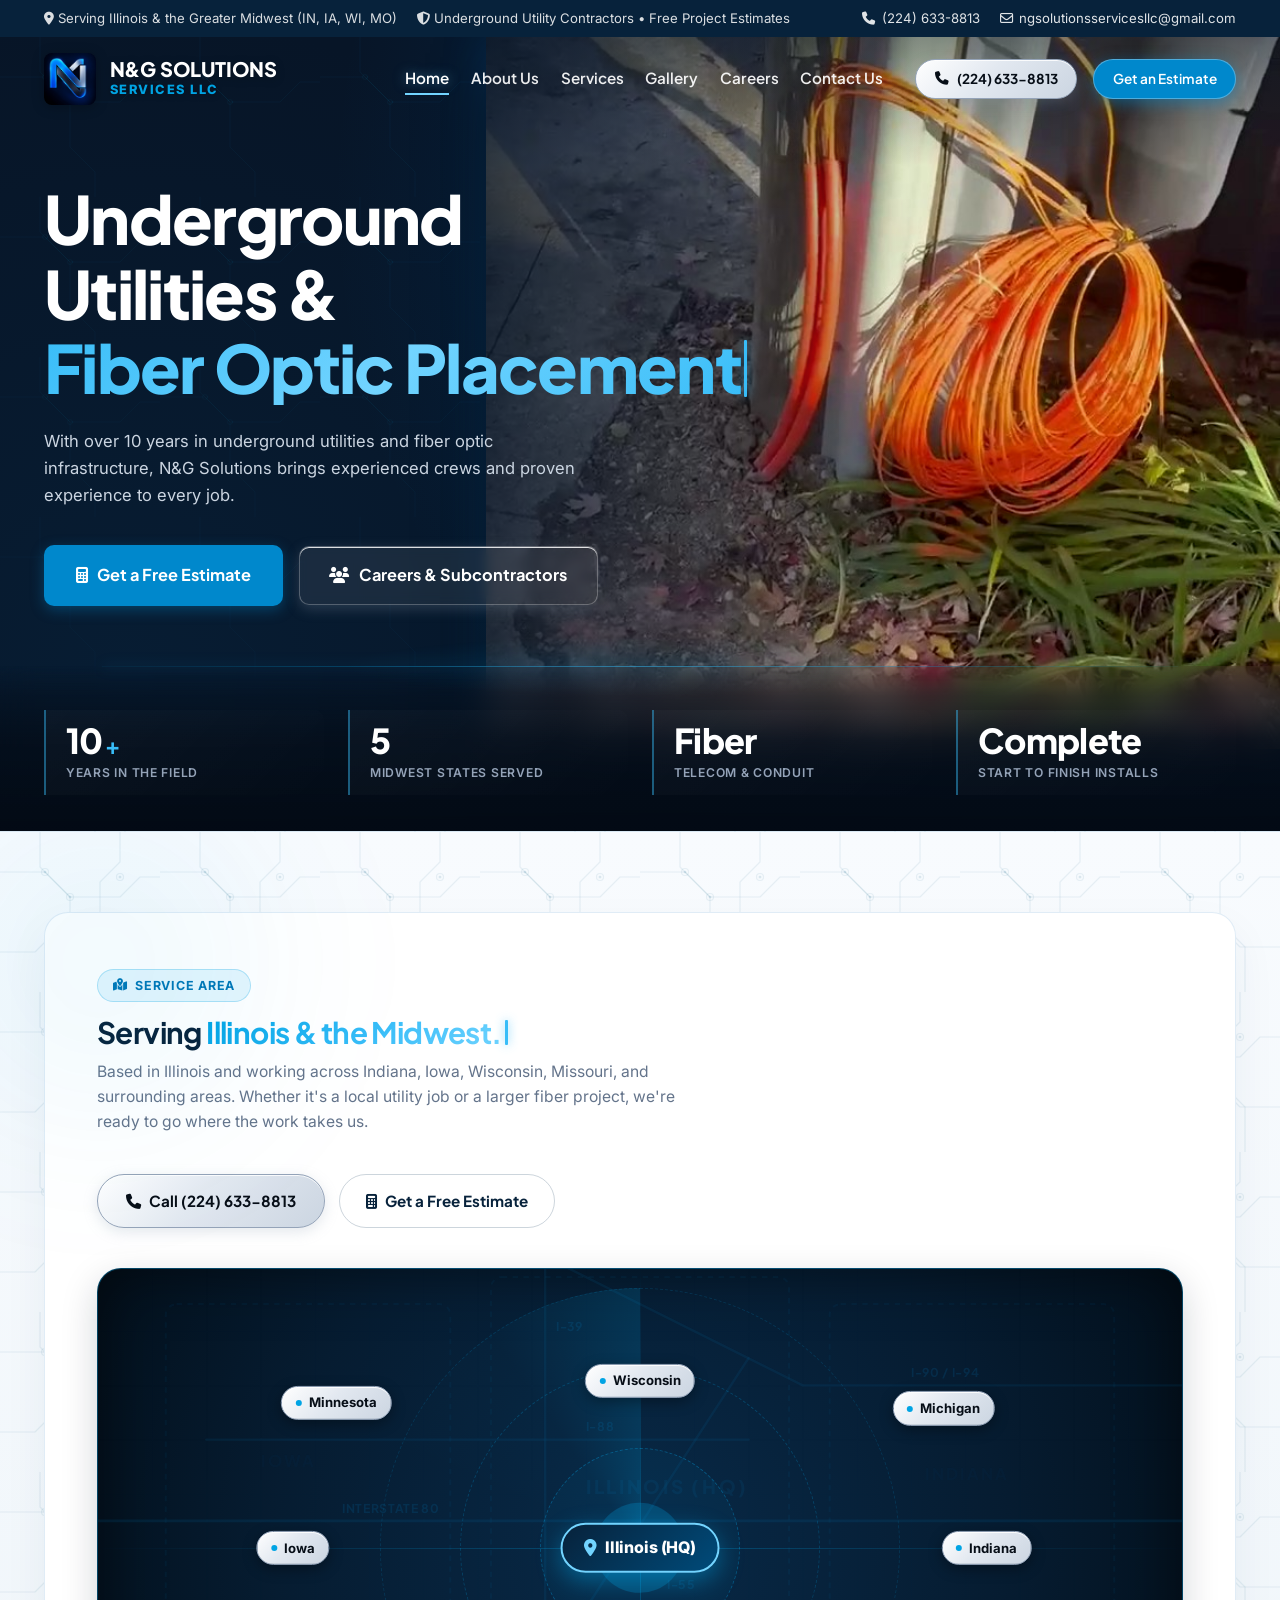
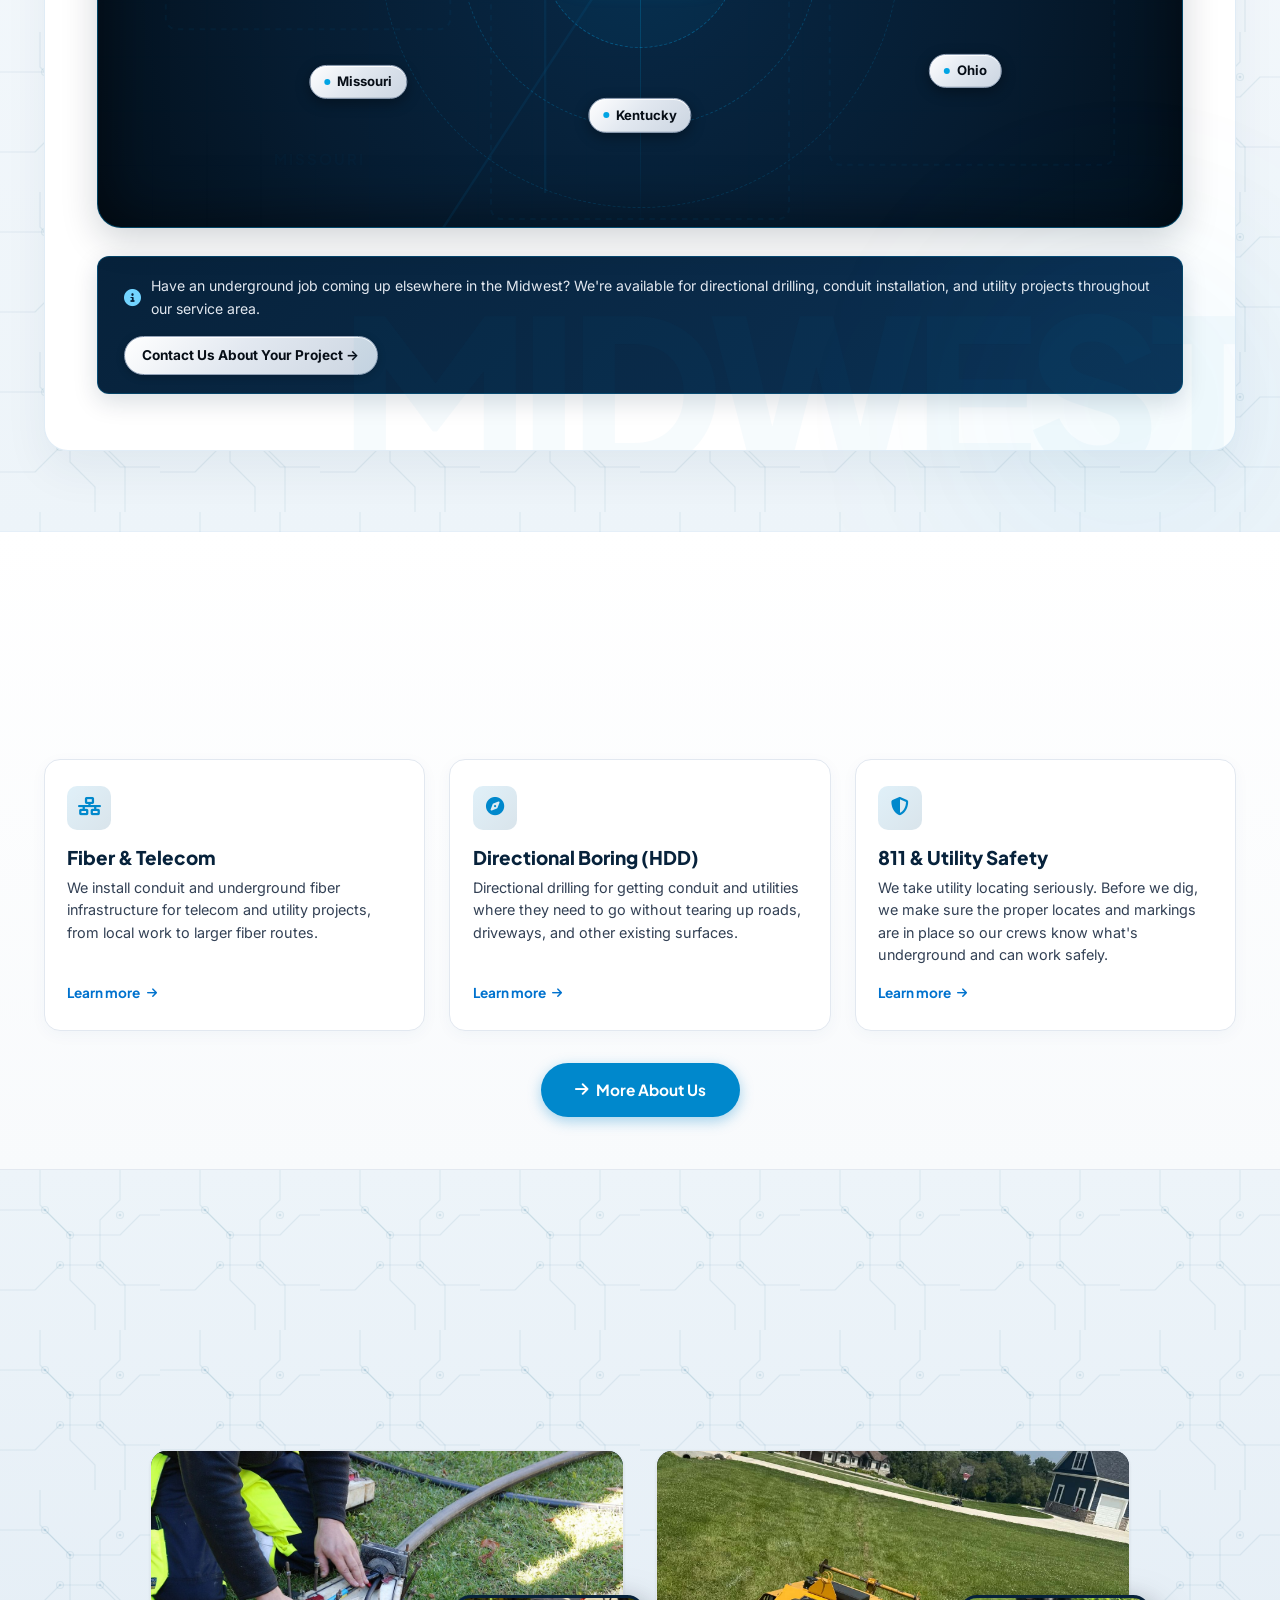
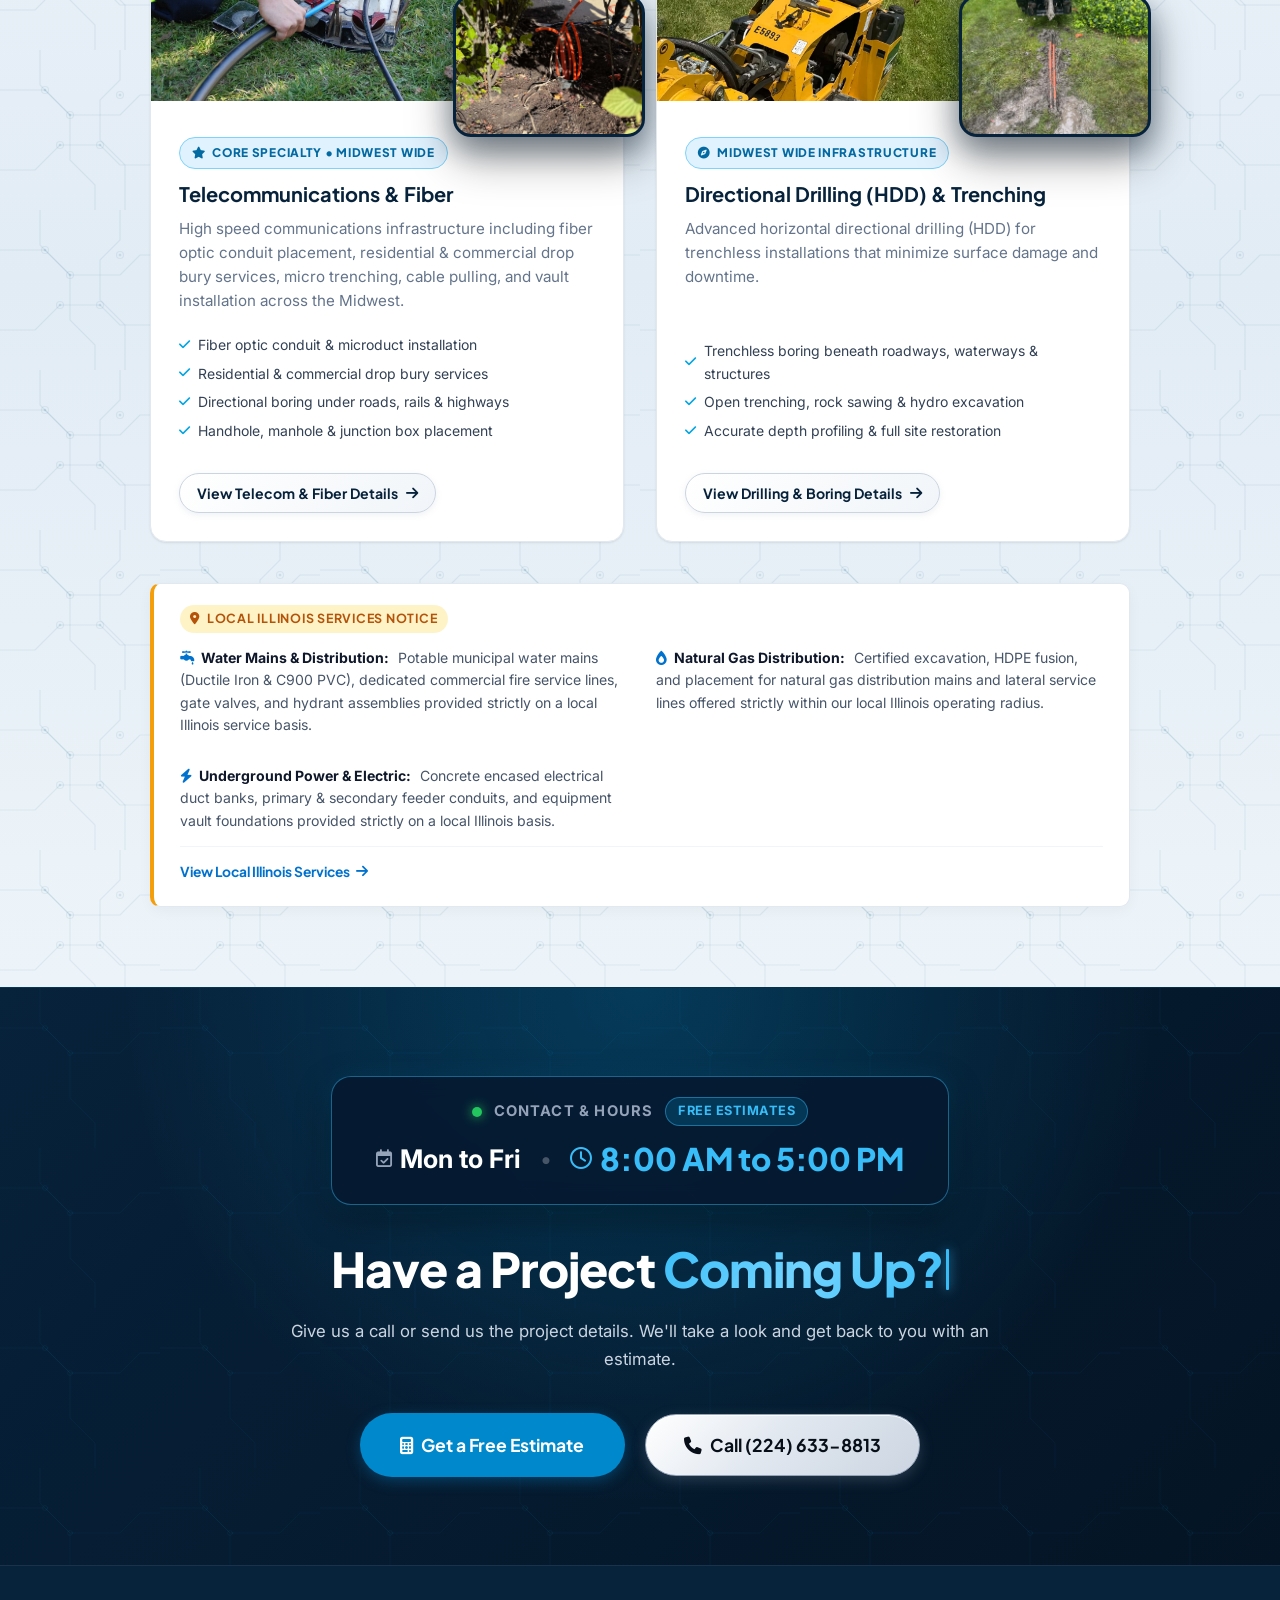
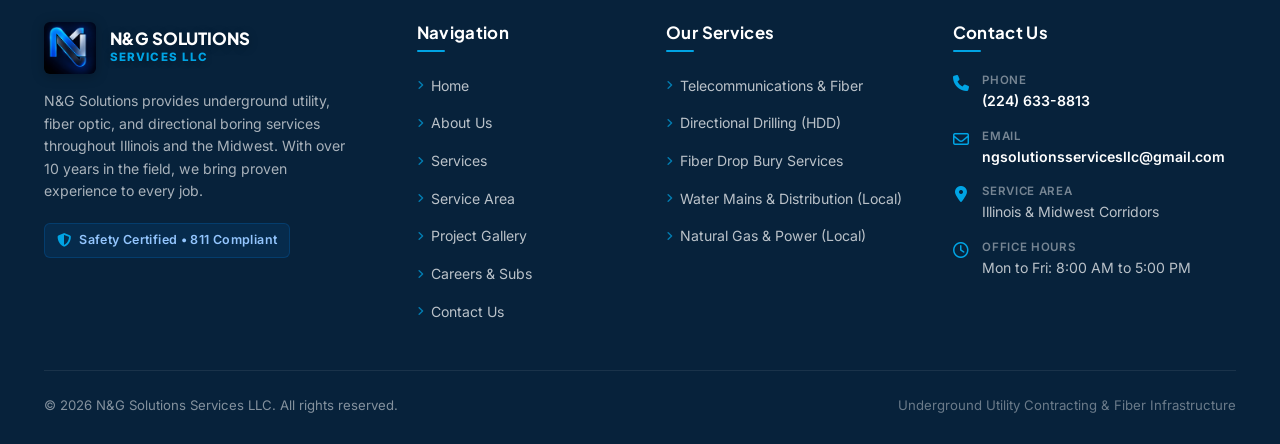
==== index.html @ c98cd91a "Remove hero video diagonal slant and brighten hero typed text to light sky blue matching service are" ====
<!DOCTYPE html>
<html lang="en">

<head>
  <meta charset="UTF-8">
  <meta name="viewport" content="width=device-width, initial-scale=1.0, viewport-fit=cover">
  <meta name="theme-color" content="#07223b">
  <meta name="apple-mobile-web-app-capable" content="yes">
  <meta name="apple-mobile-web-app-status-bar-style" content="black-translucent">
  <title>N&amp;G Solutions Services LLC | Underground Utilities &amp; Infrastructure | Midwest</title>

  <!-- Favicon (Logo) -->
  <link rel="icon" type="image/jpeg" href="images/favicon.jpg">
  <link rel="apple-touch-icon" href="images/favicon.jpg">

  <!-- Open Graph / Social Media Preview -->
  <meta property="og:type" content="website">
  <meta property="og:title" content="N&amp;G Solutions Services LLC | Underground Utilities &amp; Fiber Infrastructure">
  <meta property="og:description"
    content="N&amp;G Solutions Services LLC specializes in underground utilities, fiber optic conduit placement, and directional boring across Illinois and the Midwest.">
  <meta property="og:image" content="images/logo.jpg">

  <!-- Twitter Meta Preview -->
  <meta name="twitter:card" content="summary_large_image">
  <meta name="twitter:title"
    content="N&amp;G Solutions Services LLC | Underground Utilities &amp; Fiber Infrastructure">
  <meta name="twitter:description"
    content="N&amp;G Solutions Services LLC specializes in underground utilities, fiber optic conduit placement, and directional boring across Illinois and the Midwest.">
  <meta name="twitter:image" content="images/logo.jpg">

  <link rel="preconnect" href="https://fonts.googleapis.com">
  <link rel="preconnect" href="https://fonts.gstatic.com" crossorigin>
  <link
    href="https://fonts.googleapis.com/css2?family=Inter:wght@400;500;600;700&family=Plus+Jakarta+Sans:wght@600;700;800&display=swap"
    rel="stylesheet">
  <link rel="stylesheet" href="https://cdnjs.cloudflare.com/ajax/libs/font-awesome/6.5.1/css/all.min.css">
  <link rel="stylesheet" href="css/style.css?v=10.2">
</head>

<body>

  <!-- Top Utility Bar -->
  <div class="top-bar">
    <div class="container top-bar-inner">
      <div class="top-bar-left">
        <span><i class="fa-solid fa-location-dot"></i> Serving Illinois &amp; the Greater Midwest (IN, IA, WI,
          MO)</span>
        <span><i class="fa-solid fa-shield-halved"></i> Underground Utility Contractors • Free Project Estimates</span>
      </div>
      <div class="top-bar-right">
        <a href="tel:2246338813"><i class="fa-solid fa-phone"></i> (224) 633-8813</a>
        <a href="mailto:ngsolutionsservicesllc@gmail.com"><i class="fa-regular fa-envelope"></i>
          ngsolutionsservicesllc@gmail.com</a>
      </div>
    </div>
  </div>

  <!-- Main Navigation Header -->
  <header class="site-header">
    <div class="container header-inner">
      <a href="index.html" class="logo-link">
        <img src="images/logo.jpg" alt="N&amp;G Solutions Services LLC Logo" class="logo-img-mark" width="52"
          height="52" style="border-radius: 8px; object-fit: cover;">
        <div class="logo-text">
          <span class="logo-title">N&amp;G SOLUTIONS</span>
          <span class="logo-subtitle" style="letter-spacing: 0.12em; color: var(--accent-blue);">SERVICES LLC</span>
        </div>
      </a>

      <nav class="main-nav">
        <ul class="nav-links">
          <!-- Mobile Drawer Top Bar -->
          <li class="mobile-drawer-header">
            <div class="mobile-drawer-brand">
              <img src="images/logo.jpg" alt="Logo" class="mobile-drawer-logo" width="36" height="36">
              <div class="mobile-drawer-brand-text">
                <span class="mobile-drawer-title">N&amp;G SOLUTIONS</span>
                <span class="mobile-drawer-sub">SERVICES LLC</span>
              </div>
            </div>
            <button type="button" class="mobile-drawer-close" aria-label="Close menu">
              <i class="fa-solid fa-xmark"></i>
            </button>
          </li>

          <!-- Nav Links Centered & Evenly Spaced -->
          <li class="nav-item"><a href="index.html" class="nav-link active">Home</a></li>
          <li class="nav-item"><a href="about.html" class="nav-link">About Us</a></li>
          <li class="nav-item"><a href="services.html" class="nav-link">Services</a></li>
          <li class="nav-item"><a href="gallery.html" class="nav-link">Gallery</a></li>
          <li class="nav-item"><a href="careers.html" class="nav-link">Careers</a></li>
          <li class="nav-item"><a href="contact.html" class="nav-link">Contact Us</a></li>

          <!-- Mobile Drawer Footer Actions -->
          <li class="mobile-drawer-footer">
            <a href="tel:2246338813" class="btn btn-silver btn-sm mobile-drawer-btn">
              <i class="fa-solid fa-phone"></i> (224) 633-8813
            </a>
            <a href="contact.html" class="btn btn-primary btn-sm mobile-drawer-btn">
              Get a Free Estimate
            </a>
          </li>
        </ul>

        <div class="nav-actions">
          <a href="tel:2246338813" class="btn btn-silver btn-sm"><i class="fa-solid fa-phone"></i> (224) 633-8813</a>
          <a href="contact.html" class="btn btn-primary btn-sm">Get an Estimate</a>
          <button class="mobile-toggle" aria-label="Toggle navigation menu" aria-expanded="false">
            <i class="fa-solid fa-bars"></i>
          </button>
        </div>
      </nav>
    </div>
  </header>

  <!-- Full-viewport Frosted Backdrop for Mobile Slide Drawer -->
  <div class="nav-backdrop"></div>

  <!-- =========================================================================
       HERO SECTION - ITG-INSPIRED TOP-RIGHT VIDEO & OPERATOR HEADLINE
       ========================================================================= -->
  <section class="itg-hero-section">
    <div class="itg-hero-bg-accent" aria-hidden="true"></div>

    <!-- Video Element: Pinned to Top-Right stretching into navbar (ITG Style) -->
    <div class="itg-hero-video-wrap">
      <div class="itg-hero-video-frame">
        <video id="heroVideoA" class="hero-video-element active" autoplay muted loop playsinline webkit-playsinline
          preload="auto" poster="videos/thumbnails/townhouse-6unit-conduit-install-thumb.jpg"
          src="videos/townhouse-6unit-conduit-install.mp4">
          <source src="videos/townhouse-6unit-conduit-install.mp4" type="video/mp4">
        </video>
        <video id="heroVideoB" class="hero-video-element" muted loop playsinline webkit-playsinline
          preload="none"></video>
      </div>
    </div>

    <div class="container itg-hero-container">
      <!-- Hero Text: Positioned at Bottom-Left (ITG Style) -->
      <div class="itg-hero-text">
        <h1 class="itg-hero-title">
          <span class="itg-hero-title-line">Underground Utilities&nbsp;&amp;</span>
          <span class="itg-hero-title-typed-wrap">
            <span class="itg-hero-title-accent typed-accent" id="heroTypedWord"
              data-words="Fiber Optic Placement. | Telecom Infrastructure. | Conduit Installation. | Trenchless Boring.">Fiber Optic Placement.</span>
          </span>
        </h1>
        <p class="itg-hero-lead">
          With over 10 years in underground utilities and fiber optic infrastructure, N&amp;G Solutions brings
          experienced crews and proven experience to every job.
        </p>
        <div class="itg-hero-cta-group">
          <a href="contact.html" class="btn btn-primary itg-btn-main">
            <i class="fa-solid fa-calculator"></i> Get a Free Estimate
          </a>
          <a href="careers.html" class="btn btn-silver itg-btn-sub">
            <i class="fa-solid fa-users"></i> Careers &amp; Subcontractors
          </a>
        </div>
      </div>
    </div>

    <!-- Stats Strip Integrated into Hero Bottom (ITG Style) -->
    <div class="itg-hero-stats">
      <div class="container">
        <div class="itg-stats-grid">
          <div class="itg-stat-card">
            <span class="itg-stat-num" data-target="10" data-suffix="+">10<small>+</small></span>
            <span class="itg-stat-label">Years in the Field</span>
          </div>
          <div class="itg-stat-card">
            <span class="itg-stat-num" data-target="5" data-suffix="">5</span>
            <span class="itg-stat-label">Midwest States Served</span>
          </div>
          <div class="itg-stat-card">
            <span class="itg-stat-num">Fiber</span>
            <span class="itg-stat-label">Telecom &amp; Conduit</span>
          </div>
          <div class="itg-stat-card">
            <span class="itg-stat-num">Complete</span>
            <span class="itg-stat-label">Start to Finish Installs</span>
          </div>
        </div>
      </div>
    </div>
  </section>

  <!-- =========================================================================
       PREVIOUS_HERO_BACKUP_START (Easily uncomment to revert anytime)
       =========================================================================
  <section class="hero-video-section">
    <div class="hero-video-wrap">
      <video id="heroVideoA_bak" class="hero-video-element active" autoplay muted playsinline webkit-playsinline preload="none" src="videos/townhouse-6unit-conduit-install.mp4"></video>
      <video id="heroVideoB_bak" class="hero-video-element" muted playsinline webkit-playsinline preload="none"></video>
      <div class="hero-video-overlay"></div>
    </div>
    <div class="hero-video-content">
      <h1 class="hero-giant-title">
        Underground Utilities &amp; Infrastructure
        <span class="text-highlight">Built with Precision</span>
      </h1>
      <div class="hero-cta-group">
        <a href="contact.html" class="btn btn-primary" style="padding: 0.9rem 2rem; font-size: 1.05rem;">
          <i class="fa-solid fa-calculator"></i> Get a Free Estimate
        </a>
        <a href="tel:2246338813" class="btn btn-silver" style="padding: 0.9rem 2rem; font-size: 1.05rem;">
          <i class="fa-solid fa-phone"></i> Call (224) 633-8813
        </a>
      </div>
    </div>
    <a href="#services" class="hero-scroll-down" aria-label="Scroll to services">
      <i class="fa-solid fa-chevron-down"></i>
    </a>
  </section>

  <div class="stats-strip-container">
    <div class="stats-strip">
      <div class="stats-grid">
        <div class="stat-item">
          <div class="stat-number">Free</div>
          <div class="stat-label">Project Estimates &amp; Bid Consultations</div>
        </div>
        <div class="stat-item">
          <div class="stat-number">Midwest</div>
          <div class="stat-label">Illinois, Indiana, Iowa &amp; Surrounding States</div>
        </div>
        <div class="stat-item stat-item-services">
          <div class="stat-number stat-services-headline">Telecom and Fiber Infrastructure</div>
          <div class="stat-label stat-services-sub">Directional Drilling (HDD), Water Mains &amp; Local Gas / Electric</div>
        </div>
      </div>
    </div>
  </div>
  =========================================================================
  PREVIOUS_HERO_BACKUP_END
  ========================================================================= -->

  <!-- Regional Service Footprint & Midwest Territory Map (Directly below hero numbers) -->
  <section id="service-area" class="service-area-section">
    <!-- Ambient glowing mesh orbs -->
    <div class="editorial-glow editorial-glow-1"></div>
    <div class="editorial-glow editorial-glow-2"></div>

    <div class="container">
      <div class="editorial-territory-showcase">
        <div class="editorial-watermark-number">MIDWEST</div>

        <div class="territory-top-bar">
          <div class="territory-title-wrap">
            <span class="editorial-pill pill-cyan"><i class="fa-solid fa-map-location-dot"></i> Service Area</span>
            <div class="heading-reveal-mask">
              <h3>Serving <span class="typed-accent" data-text="Illinois &amp; the Midwest.">Illinois &amp; the Midwest.</span></h3>
            </div>
            <p>Based in Illinois and working across Indiana, Iowa, Wisconsin, Missouri, and surrounding areas. Whether
              it's a local utility job or a larger fiber project, we're ready to go where the work takes us.</p>
          </div>
          <div class="territory-quick-cta">
            <a href="tel:2246338813" class="btn btn-silver">
              <i class="fa-solid fa-phone"></i> Call (224) 633-8813
            </a>
            <a href="contact.html" class="btn btn-outline-dark">
              <i class="fa-solid fa-calculator"></i> Get a Free Estimate
            </a>
          </div>
        </div>

        <!-- Radar / Geographic Coverage Map Diagram -->
        <div class="territory-radar-diagram">
          <div class="radar-map-underlay">
            <svg viewBox="0 0 800 560" preserveAspectRatio="xMidYMid slice" class="radar-map-svg"
              xmlns="http://www.w3.org/2000/svg">
              <defs>
                <pattern id="mapGrid" width="40" height="40" patternUnits="userSpaceOnUse">
                  <path d="M 40 0 L 0 0 0 40" fill="none" stroke="rgba(0, 75, 122, 0.04)" stroke-width="1" />
                </pattern>
              </defs>

              <rect width="100%" height="100%" fill="url(#mapGrid)" />

              <!-- State Boundaries Outline -->
              <g stroke="rgba(0, 136, 204, 0.16)" stroke-width="1.5" stroke-dasharray="4,4" fill="none">
                <!-- Illinois (Center) -->
                <rect x="290" y="80" width="220" height="400" rx="8" />
                <!-- Iowa (West) -->
                <rect x="50" y="100" width="210" height="240" rx="8" />
                <!-- Indiana (East) -->
                <rect x="540" y="100" width="210" height="340" rx="8" />
                <!-- Wisconsin (North) -->
                <rect x="250" y="10" width="280" height="60" rx="6" />
              </g>

              <!-- State Watermarks -->
              <text x="360" y="240" font-family="'Plus Jakarta Sans', sans-serif" font-size="14" font-weight="800"
                fill="rgba(0, 136, 204, 0.25)" letter-spacing="2">ILLINOIS (HQ)</text>
              <text x="610" y="230" font-family="'Plus Jakarta Sans', sans-serif" font-size="12" font-weight="700"
                fill="rgba(0, 75, 122, 0.2)" letter-spacing="1.5">INDIANA</text>
              <text x="120" y="220" font-family="'Plus Jakarta Sans', sans-serif" font-size="12" font-weight="700"
                fill="rgba(0, 75, 122, 0.2)" letter-spacing="1.5">IOWA</text>
              <text x="350" y="45" font-family="'Plus Jakarta Sans', sans-serif" font-size="11" font-weight="700"
                fill="rgba(0, 75, 122, 0.2)" letter-spacing="1.5">WISCONSIN</text>
              <text x="130" y="440" font-family="'Plus Jakarta Sans', sans-serif" font-size="11" font-weight="700"
                fill="rgba(0, 75, 122, 0.2)" letter-spacing="1.5">MISSOURI</text>

              <!-- Highway Corridors -->
              <g fill="none" stroke-linecap="round">
                <!-- I-80 Interstate Corridor -->
                <path d="M 0 260 L 800 260" stroke="#0088cc" stroke-width="2" stroke-opacity="0.3" />
                <!-- I-88 Corridor -->
                <path d="M 80 200 L 480 200" stroke="#0088cc" stroke-width="1.8" stroke-opacity="0.25" />
                <!-- I-55 Corridor -->
                <path d="M 480 140 L 220 540" stroke="#0088cc" stroke-width="1.8" stroke-opacity="0.25" />
                <!-- I-90 / I-94 Corridor -->
                <path d="M 240 20 L 520 160 L 800 160" stroke="#0088cc" stroke-width="1.8" stroke-opacity="0.25" />
                <!-- I-39 Corridor -->
                <path d="M 330 0 L 330 460" stroke="#0088cc" stroke-width="1.8" stroke-opacity="0.25" />
              </g>

              <!-- Highway Labels -->
              <g font-family="'Plus Jakarta Sans', sans-serif" font-size="9" font-weight="700"
                fill="rgba(0, 136, 204, 0.4)" letter-spacing="0.5">
                <text x="180" y="254">INTERSTATE 80</text>
                <text x="360" y="194">I-88</text>
                <text x="420" y="310">I-55</text>
                <text x="338" y="120">I-39</text>
                <text x="600" y="154">I-90 / I-94</text>
              </g>
            </svg>
          </div>

          <!-- Radar Pulse Rings -->
          <div class="radar-ring radar-ring-1"></div>
          <div class="radar-ring radar-ring-2"></div>
          <div class="radar-ring radar-ring-3"></div>
          <div class="radar-axis-x"></div>
          <div class="radar-axis-y"></div>
          <div class="radar-sweep-beam"></div>

          <!-- Central Core: Illinois Operations Hub -->
          <div class="radar-center-node">
            <div class="radar-pulse-wave"></div>
            <div class="center-core-pill">
              <i class="fa-solid fa-location-dot"></i>
              <span>Illinois (HQ)</span>
            </div>
          </div>

          <!-- Regional Satellites: Neighboring Midwest States -->
          <div class="radar-satellites">
            <span class="satellite-pill pos-north-close">Wisconsin</span>
            <span class="satellite-pill pos-east-close">Indiana</span>
            <span class="satellite-pill pos-west-close">Iowa</span>
            <span class="satellite-pill pos-south-close">Missouri</span>
            <span class="satellite-pill pos-northeast-mid">Michigan</span>
            <span class="satellite-pill pos-south-mid">Kentucky</span>
            <span class="satellite-pill pos-northwest-mid">Minnesota</span>
            <span class="satellite-pill pos-east-mid">Ohio</span>
          </div>
        </div>

        <div class="territory-footer-notice">
          <div class="notice-text">
            <i class="fa-solid fa-circle-info"></i>
            <span>Have an underground job coming up elsewhere in the Midwest? We're available for directional drilling,
              conduit installation, and utility projects throughout our service area.</span>
          </div>
          <a href="contact.html" class="notice-link">Contact Us About Your Project &rarr;</a>
        </div>

      </div>
    </div>
  </section>

  <!-- Company Profile & Core Identity Teaser Section -->
  <section class="about-teaser-section">
    <div class="container">
      <div class="section-header" style="text-align: center; max-width: 720px; margin: 0 auto;">
        <span class="badge badge-cyan"><i class="fa-solid fa-building-shield"></i> What We Do</span>
        <div class="heading-reveal-mask">
          <h2>Underground Utility &amp; <span class="typed-accent"
              data-text="Fiber Specialists.">Fiber Specialists.</span></h2>
        </div>
        <p class="about-lead">
          Underground utilities and fiber optic placement done right, backed by 10+ years in the field.
        </p>
      </div>

      <div class="about-teaser-grid">
        <!-- Teaser 1: Core Telecom Focus -->
        <div class="about-teaser-card">
          <div class="about-teaser-icon"><i class="fa-solid fa-network-wired"></i></div>
          <h3>Fiber &amp; Telecom</h3>
          <p>We install conduit and underground fiber infrastructure for telecom and utility projects, from local work
            to larger fiber routes.</p>
          <a href="services.html#telecom" class="about-teaser-link">Learn more <i class="fa-solid fa-arrow-right"></i></a>
        </div>

        <!-- Teaser 2: Trenchless Directional Boring -->
        <div class="about-teaser-card">
          <div class="about-teaser-icon"><i class="fa-solid fa-compass"></i></div>
          <h3>Directional Boring (HDD)</h3>
          <p>Directional drilling for getting conduit and utilities where they need to go without tearing up roads,
            driveways, and other existing surfaces.</p>
          <a href="services.html#hdd" class="about-teaser-link">Learn more <i class="fa-solid fa-arrow-right"></i></a>
        </div>

        <!-- Teaser 3: 811 Damage Prevention & Quality -->
        <div class="about-teaser-card">
          <div class="about-teaser-icon"><i class="fa-solid fa-shield-halved"></i></div>
          <h3>811 &amp; Utility Safety</h3>
          <p>We take utility locating seriously. Before we dig, we make sure the proper locates and markings are in
            place so our crews know what's underground and can work safely.</p>
          <a href="services.html#safety" class="about-teaser-link">Learn more <i class="fa-solid fa-arrow-right"></i></a>
        </div>
      </div>

      <div class="about-teaser-cta-wrap">
        <a href="about.html" class="btn btn-primary">
          <i class="fa-solid fa-arrow-right"></i> More About Us
        </a>
      </div>
    </div>
  </section>

  <!-- Services Section -->
  <section id="services" class="section section-light">
    <div class="container">
      <div class="section-header">
        <span class="badge badge-cyan">What We Do</span>
        <div class="heading-reveal-mask">
          <h2>Underground Utility <span class="typed-accent"
              data-text="Services.">Services.</span></h2>
        </div>
        <p>Underground utilities, fiber optic conduit placement, drop bury services, and trenchless installation throughout Illinois and the
          Midwest.</p>
      </div>

      <div class="services-grid services-grid-2col">
        <!-- Service 1: Telecommunications & Fiber Optics (Core Specialty) -->
        <div class="service-card">
          <div class="service-thumb-wrap">
            <div class="service-thumb-main">
              <img src="images/service-telecom.jpg" alt="Telecommunications and Fiber Optics Infrastructure"
                loading="lazy">
            </div>
            <!-- Parallax Subimage -->
            <div class="service-subimage-card" data-parallax-speed="0.16">
              <div class="subimage-inner">
                <img src="photos/townhouse-6unit-conduit-bundle.jpg" alt="6-Unit Townhouse Conduit Placement"
                  loading="lazy">
              </div>
            </div>
          </div>
          <div class="service-body">
            <span class="service-pill pill-primary"><i class="fa-solid fa-star"></i> Core Specialty &bull; Midwest
              Wide</span>
            <h3>Telecommunications &amp; Fiber</h3>
            <p>High speed communications infrastructure including fiber optic conduit placement, residential &amp; commercial drop bury services, micro trenching, cable
              pulling, and vault installation across the Midwest.</p>
            <ul class="service-features">
              <li><i class="fa-solid fa-check"></i> Fiber optic conduit &amp; microduct installation</li>
              <li><i class="fa-solid fa-check"></i> Residential &amp; commercial drop bury services</li>
              <li><i class="fa-solid fa-check"></i> Directional boring under roads, rails &amp; highways</li>
              <li><i class="fa-solid fa-check"></i> Handhole, manhole &amp; junction box placement</li>
            </ul>
            <a href="services.html#telecom" class="service-link">View Telecom &amp; Fiber Details <i
                class="fa-solid fa-arrow-right"></i></a>
          </div>
        </div>

        <!-- Service 2: Directional Drilling & Trenching (HDD) -->
        <div class="service-card">
          <div class="service-thumb-wrap">
            <div class="service-thumb-main">
              <img src="images/service-hdd.jpg" alt="Directional Drilling and Trenching" loading="lazy">
            </div>
            <!-- Parallax Subimage -->
            <div class="service-subimage-card" data-parallax-speed="0.14">
              <div class="subimage-inner">
                <img src="photos/townhouse-directional-drill-pullback.jpg"
                  alt="Horizontal Directional Drilling Pullback" loading="lazy">
              </div>
            </div>
          </div>
          <div class="service-body">
            <span class="service-pill pill-primary"><i class="fa-solid fa-compass"></i> Midwest Wide
              Infrastructure</span>
            <h3>Directional Drilling (HDD) &amp; Trenching</h3>
            <p>Advanced horizontal directional drilling (HDD) for trenchless installations that minimize surface damage
              and downtime.</p>
            <ul class="service-features">
              <li><i class="fa-solid fa-check"></i> Trenchless boring beneath roadways, waterways &amp; structures</li>
              <li><i class="fa-solid fa-check"></i> Open trenching, rock sawing &amp; hydro excavation</li>
              <li><i class="fa-solid fa-check"></i> Accurate depth profiling &amp; full site restoration</li>
            </ul>
            <a href="services.html#hdd" class="service-link">View Drilling &amp; Boring Details <i
                class="fa-solid fa-arrow-right"></i></a>
          </div>
        </div>
      </div>

      <!-- Fine Print Notice: Local Illinois Municipal & Utility Services -->
      <div class="services-local-fineprint" style="max-width: 980px; margin: 2.5rem auto 0;">
        <div class="fineprint-tag">
          <i class="fa-solid fa-location-dot"></i> Local Illinois Services Notice
        </div>
        <div class="fineprint-content">
          <div class="fineprint-item">
            <span class="fineprint-title"><i class="fa-solid fa-faucet-drip"></i> Water Mains &amp; Distribution:</span>
            <span class="fineprint-desc">Potable municipal water mains (Ductile Iron &amp; C900 PVC), dedicated commercial fire service lines, gate valves, and hydrant assemblies provided strictly on a local Illinois service basis.</span>
          </div>
          <div class="fineprint-item">
            <span class="fineprint-title"><i class="fa-solid fa-fire-flame-simple"></i> Natural Gas Distribution:</span>
            <span class="fineprint-desc">Certified excavation, HDPE fusion, and placement for natural gas distribution
              mains and lateral service lines offered strictly within our local Illinois operating radius.</span>
          </div>
          <div class="fineprint-item">
            <span class="fineprint-title"><i class="fa-solid fa-bolt"></i> Underground Power &amp; Electric:</span>
            <span class="fineprint-desc">Concrete encased electrical duct banks, primary &amp; secondary feeder
              conduits, and equipment vault foundations provided strictly on a local Illinois basis.</span>
          </div>
        </div>
        <div class="fineprint-action">
          <a href="services.html#local-utilities" class="fineprint-link">View Local Illinois Services <i
              class="fa-solid fa-arrow-right"></i></a>
        </div>
      </div>

      <!-- [REVERT BACKUP] Full-sized service tiles for Gas & Electric if client prefers them over fine print:
      <div class="services-grid" style="margin-top: 2rem;">
        <div class="service-card">
          <div class="service-thumb-wrap">
            <div class="service-thumb-main">
              <img src="images/service-gas.jpg" alt="Gas Distribution and Pipeline Services" loading="lazy">
            </div>
            <div class="service-subimage-card" data-parallax-speed="0.13">
              <div class="subimage-inner">
                <img src="photos/apartment-pole-utility-locator-trench.jpg" alt="Utility Location &amp; Deep Pothole Trenching" loading="lazy">
              </div>
            </div>
          </div>
          <div class="service-body">
            <span class="service-pill pill-warning"><i class="fa-solid fa-location-dot"></i> Local Service Only &bull; Illinois Radius</span>
            <h3>Gas Distribution &amp; Pipelines</h3>
            <p>Offered strictly on a local Illinois service basis in compliance with municipal and gas utility regulations. Certified excavation, fusion, and placement for natural gas distribution mains and lateral service lines with strict adherence to safety protocols.</p>
            <ul class="service-features">
              <li><i class="fa-solid fa-check"></i> Local natural gas main installation &amp; lateral service lines</li>
              <li><i class="fa-solid fa-check"></i> Certified HDPE butt &amp; electrofusion jointing</li>
              <li><i class="fa-solid fa-check"></i> Precision trenching, potholing &amp; utility tie ins</li>
            </ul>
            <a href="contact.html" class="service-link">Request Local Gas Utility Bid <i class="fa-solid fa-arrow-right"></i></a>
          </div>
        </div>
        <div class="service-card">
          <div class="service-thumb-wrap">
            <div class="service-thumb-main">
              <img src="images/service-power.jpg" alt="Power and Electrical Infrastructure" loading="lazy">
            </div>
            <div class="service-subimage-card" data-parallax-speed="0.17">
              <div class="subimage-inner">
                <img src="photos/commercial-easement-cable-plow-reel.jpg" alt="Utility Cable Plow &amp; Reel Deployment" loading="lazy">
              </div>
            </div>
          </div>
          <div class="service-body">
            <span class="service-pill pill-warning"><i class="fa-solid fa-location-dot"></i> Local Service Only &bull; Illinois Radius</span>
            <h3>Power &amp; Electrical Underground</h3>
            <p>Offered strictly on a local Illinois service basis. Heavy underground electrical duct banks, high voltage conduit runs, and equipment vaults for municipal and commercial utility connections.</p>
            <ul class="service-features">
              <li><i class="fa-solid fa-check"></i> Concrete encased electrical duct banks</li>
              <li><i class="fa-solid fa-check"></i> Primary &amp; secondary electrical feeder conduits</li>
              <li><i class="fa-solid fa-check"></i> Transformer pads &amp; switchgear vault foundations</li>
            </ul>
            <a href="contact.html" class="service-link">Request Local Power Utility Bid <i class="fa-solid fa-arrow-right"></i></a>
          </div>
        </div>
      </div>
      -->
    </div>
  </section>

  <!-- Pre-Footer CTA Section with Live Operating Hours Badge -->
  <section class="section cta-banner-section">
    <div class="container cta-banner-container">
      <div class="cta-banner-content">
        <!-- Live Operating Hours Showcase Card -->
        <div class="cta-hours-card">
          <div class="cta-hours-status-row">
            <span class="live-dot"></span>
            <span class="cta-status-title">Contact &amp; Hours</span>
            <span class="cta-pill-tag">Free Estimates</span>
          </div>
          <div class="cta-hours-time-row">
            <span class="cta-days-label"><i class="fa-regular fa-calendar-check"></i> Mon to Fri</span>
            <span class="cta-time-separator">&bull;</span>
            <span class="cta-time-value"><i class="fa-regular fa-clock"></i> 8:00 AM to 5:00 PM</span>
          </div>
        </div>

        <h2 class="cta-banner-title">Have a Project <span class="typed-accent" data-text="Coming Up?">Coming Up?</span></h2>

        <p class="cta-banner-lead">
          Give us a call or send us the project details. We'll take a look and get back to you with an estimate.
        </p>

        <div class="cta-banner-actions">
          <a href="contact.html" class="btn btn-primary btn-lg">
            <i class="fa-solid fa-calculator"></i> Get a Free Estimate
          </a>
          <a href="tel:2246338813" class="btn btn-silver btn-lg">
            <i class="fa-solid fa-phone"></i> Call (224) 633-8813
          </a>
        </div>
      </div>
    </div>
  </section>

  <!-- Footer -->
  <footer class="site-footer">
    <div class="container">
      <div class="footer-grid">
        <!-- Col 1: Company Profile -->
        <div class="footer-col footer-brand-col">
          <a href="index.html" class="logo-link">
            <img src="images/logo.jpg" alt="N&amp;G Solutions Services LLC" class="logo-img-mark" width="44" height="44"
              style="border-radius: 6px; object-fit: cover;">
            <div class="logo-text">
              <span class="logo-title" style="color: #ffffff; font-size: 1.05rem;">N&amp;G SOLUTIONS</span>
              <span class="logo-subtitle"
                style="color: var(--accent-blue); font-size: 0.72rem; letter-spacing: 0.1em;">SERVICES LLC</span>
            </div>
          </a>
          <p class="footer-desc">
            N&amp;G Solutions provides underground utility, fiber optic, and directional boring services throughout
            Illinois and the Midwest. With over 10 years in the field, we bring proven experience to every job.
          </p>
          <div class="footer-badge">
            <i class="fa-solid fa-shield-halved"></i>
            <span>Safety Certified &bull; 811 Compliant</span>
          </div>
        </div>

        <!-- Col 2: Navigation -->
        <div class="footer-col">
          <h4 class="footer-title">Navigation</h4>
          <ul class="footer-links">
            <li><a href="index.html"><i class="fa-solid fa-angle-right"></i> Home</a></li>
            <li><a href="about.html"><i class="fa-solid fa-angle-right"></i> About Us</a></li>
            <li><a href="services.html"><i class="fa-solid fa-angle-right"></i> Services</a></li>
            <li><a href="#service-area"><i class="fa-solid fa-angle-right"></i> Service Area</a></li>
            <li><a href="gallery.html"><i class="fa-solid fa-angle-right"></i> Project Gallery</a></li>
            <li><a href="careers.html"><i class="fa-solid fa-angle-right"></i> Careers &amp; Subs</a></li>
            <li><a href="contact.html"><i class="fa-solid fa-angle-right"></i> Contact Us</a></li>
          </ul>
        </div>

        <!-- Col 3: Utility Services -->
        <div class="footer-col">
          <h4 class="footer-title">Our Services</h4>
          <ul class="footer-links">
            <li><a href="services.html#telecom"><i class="fa-solid fa-angle-right"></i> Telecommunications &amp; Fiber</a></li>
            <li><a href="services.html#hdd"><i class="fa-solid fa-angle-right"></i> Directional Drilling (HDD)</a></li>
            <li><a href="services.html#drop-bury"><i class="fa-solid fa-angle-right"></i> Fiber Drop Bury Services</a></li>
            <li><a href="services.html#water-mains"><i class="fa-solid fa-angle-right"></i> Water Mains &amp; Distribution (Local)</a></li>
            <li><a href="services.html#gas-electric"><i class="fa-solid fa-angle-right"></i> Natural Gas &amp; Power (Local)</a>
            </li>
          </ul>
        </div>

        <!-- Col 4: Contact & Office -->
        <div class="footer-col">
          <h4 class="footer-title">Contact Us</h4>
          <ul class="footer-contact-list">
            <li class="footer-contact-item">
              <i class="fa-solid fa-phone"></i>
              <div>
                <span class="contact-label">Phone</span>
                <a href="tel:2246338813">(224) 633-8813</a>
              </div>
            </li>
            <li class="footer-contact-item">
              <i class="fa-regular fa-envelope"></i>
              <div>
                <span class="contact-label">Email</span>
                <a href="mailto:ngsolutionsservicesllc@gmail.com">ngsolutionsservicesllc@gmail.com</a>
              </div>
            </li>
            <li class="footer-contact-item">
              <i class="fa-solid fa-location-dot"></i>
              <div>
                <span class="contact-label">Service Area</span>
                <span>Illinois &amp; Midwest Corridors</span>
              </div>
            </li>
            <li class="footer-contact-item">
              <i class="fa-regular fa-clock"></i>
              <div>
                <span class="contact-label">Office Hours</span>
                <span>Mon to Fri: 8:00 AM to 5:00 PM</span>
              </div>
            </li>
          </ul>
        </div>
      </div>

      <!-- Bottom Bar -->
      <div class="footer-bottom">
        <p>&copy; 2026 N&amp;G Solutions Services LLC. All rights reserved.</p>
        <p class="footer-tagline">Underground Utility Contracting &amp; Fiber Infrastructure</p>
      </div>
    </div>
  </footer>

  <script src="js/main.js?v=10.2"></script>
</body>

</html>
---- css/style.css ----
/* ==========================================================================
   N&G SOLUTIONS SERVICES LLC - STYLESHEET
   Underground Utilities & Infrastructure
   ========================================================================== */

:root {
  /* Brand Colors from Logo */
  --primary-blue: #0088cc;
  --primary-dark: #004b7a;
  --primary-deep: #07223b;
  --accent-blue: #00a4e4;
  --accent-light: #e5f6fd;
  
  /* Silver & Metallic Chrome Accents (Matches Logo) */
  --brand-silver: #cbd5e1;
  --brand-silver-light: #f1f5f9;
  --brand-silver-dark: #94a3b8;
  --brand-silver-border: #94a3b8;
  
  /* Fallback aliases to ensure any green references render as metallic silver */
  --brand-green: #cbd5e1;
  --brand-green-dark: #94a3b8;
  --brand-green-light: #f1f5f9;
  
  --dark: #070e17;
  --text-main: #334155;
  --text-muted: #64748b;
  --text-light: #94a3b8;
  --light-bg: #f8fafc;
  --card-bg: #ffffff;
  --border-color: #e2e8f0;
  
  /* Typography */
  --font-sans: 'Inter', -apple-system, BlinkMacSystemFont, 'Segoe UI', Roboto, sans-serif;
  --font-heading: 'Plus Jakarta Sans', -apple-system, BlinkMacSystemFont, 'Segoe UI', Roboto, sans-serif;
  
  /* Shadows */
  --shadow-sm: 0 1px 3px rgba(0, 0, 0, 0.06), 0 1px 2px rgba(0, 0, 0, 0.04);
  --shadow-md: 0 4px 6px -1px rgba(0, 75, 122, 0.08), 0 2px 4px -2px rgba(0, 75, 122, 0.05);
  --shadow-lg: 0 10px 25px -3px rgba(0, 75, 122, 0.1), 0 4px 6px -4px rgba(0, 75, 122, 0.05);
  --shadow-xl: 0 20px 35px -5px rgba(0, 75, 122, 0.15), 0 8px 10px -6px rgba(0, 75, 122, 0.05);
  
  /* Transitions */
  --transition: all 0.25s cubic-bezier(0.4, 0, 0.2, 1);
  --radius-sm: 6px;
  --radius-md: 10px;
  --radius-lg: 16px;
  --radius-xl: 24px;
  --radius-full: 9999px;
  
  --container-max: 1240px;
}

/* Base Reset */
*, *::before, *::after {
  box-sizing: border-box;
  margin: 0;
  padding: 0;
}

html {
  scroll-behavior: smooth;
  font-size: 16px;
  -webkit-text-size-adjust: 100%;
  background-color: var(--primary-deep);
  min-height: 100%;
  overflow-x: clip;
}

body {
  font-family: var(--font-sans);
  color: var(--text-main);
  background-color: var(--light-bg);
  line-height: 1.6;
  min-height: 100%;
  min-height: 100dvh;
  overflow-x: clip;
}

h1, h2, h3, h4, h5, h6 {
  font-family: var(--font-heading);
  color: var(--primary-deep);
  line-height: 1.25;
  font-weight: 700;
}

p {
  margin-bottom: 1rem;
}

p:last-child {
  margin-bottom: 0;
}

a {
  color: var(--primary-blue);
  text-decoration: none;
  transition: var(--transition);
}

a:hover {
  color: var(--accent-blue);
}

img {
  max-width: 100%;
  height: auto;
  display: block;
}

ul {
  list-style: none;
}

.container {
  width: 100%;
  max-width: var(--container-max);
  margin-left: auto;
  margin-right: auto;
  padding-left: 1.5rem;
  padding-right: 1.5rem;
}

@media (max-width: 768px) {
  .container {
    padding-left: 1.15rem;
    padding-right: 1.15rem;
  }
}

/* ==========================================================================
   BUTTONS & BADGES
   ========================================================================== */
.btn {
  display: inline-flex;
  align-items: center;
  justify-content: center;
  gap: 0.5rem;
  padding: 0.85rem 1.75rem;
  font-family: var(--font-heading);
  font-size: 0.95rem;
  font-weight: 600;
  border-radius: var(--radius-full);
  transition: var(--transition);
  cursor: pointer;
  border: 2px solid transparent;
  white-space: nowrap;
}

.btn-primary {
  background-color: var(--primary-blue);
  color: #ffffff;
  box-shadow: 0 4px 14px rgba(0, 136, 204, 0.35);
}

.btn-primary:hover {
  background-color: #0072aa;
  color: #ffffff;
  transform: translateY(-2px);
  box-shadow: 0 6px 20px rgba(0, 136, 204, 0.45);
}

.btn-green,
.btn-silver {
  background: linear-gradient(135deg, #ffffff 0%, #e2e8f0 45%, #cbd5e1 100%);
  color: #070e17;
  font-weight: 700;
  border: 1px solid #94a3b8;
  box-shadow: 0 4px 14px rgba(148, 163, 184, 0.25), inset 0 1px 0 rgba(255, 255, 255, 0.85);
}

.btn-green:hover,
.btn-silver:hover {
  background: linear-gradient(135deg, #ffffff 0%, #f1f5f9 50%, #e2e8f0 100%);
  color: #000000;
  border-color: var(--accent-blue);
  transform: translateY(-2px);
  box-shadow: 0 6px 20px rgba(0, 164, 228, 0.35), inset 0 1px 0 rgba(255, 255, 255, 0.95);
}

.btn-secondary {
  background-color: var(--primary-deep);
  color: #ffffff;
}

.btn-secondary:hover {
  background-color: var(--primary-dark);
  color: #ffffff;
  transform: translateY(-2px);
}

.btn-outline {
  background-color: transparent;
  border-color: rgba(255, 255, 255, 0.5);
  color: #ffffff;
}

.btn-outline:hover {
  background-color: #ffffff;
  border-color: #ffffff;
  color: var(--primary-deep);
  transform: translateY(-2px);
}

.btn-outline-primary {
  background-color: transparent;
  border-color: var(--primary-blue);
  color: var(--primary-blue);
}

.btn-outline-primary:hover {
  background-color: var(--primary-blue);
  color: #ffffff;
}

.btn-white {
  background-color: #ffffff;
  color: var(--primary-deep);
}

.btn-white:hover {
  background-color: #f1f5f9;
  color: var(--primary-blue);
  transform: translateY(-2px);
}

.btn-sm {
  padding: 0.5rem 1.15rem;
  font-size: 0.85rem;
}

.badge {
  display: inline-flex;
  align-items: center;
  gap: 0.4rem;
  padding: 0.35rem 0.85rem;
  border-radius: var(--radius-full);
  font-size: 0.8rem;
  font-weight: 600;
  letter-spacing: 0.03em;
  text-transform: uppercase;
}

.badge-cyan {
  background-color: var(--accent-light);
  color: var(--primary-blue);
  border: 1px solid rgba(0, 136, 204, 0.2);
}

.badge-green,
.badge-silver {
  background: linear-gradient(135deg, #f1f5f9 0%, #cbd5e1 100%);
  color: #070e17;
  border: 1px solid #94a3b8;
}

.badge-white {
  background-color: rgba(255, 255, 255, 0.15);
  color: #ffffff;
  backdrop-filter: blur(8px);
  border: 1px solid rgba(255, 255, 255, 0.25);
}

/* ==========================================================================
   TOP BAR & HEADER NAVIGATION
   ========================================================================== */
.top-bar {
  background-color: var(--primary-deep);
  color: rgba(255, 255, 255, 0.85);
  font-size: 0.825rem;
  padding: 0.5rem 0;
  border-bottom: none;
  position: relative;
  z-index: 1001;
}

.top-bar-inner {
  display: flex;
  justify-content: space-between;
  align-items: center;
  flex-wrap: wrap;
  gap: 0.75rem;
}

.top-bar-left, .top-bar-right {
  display: flex;
  align-items: center;
  gap: 1.25rem;
}

.top-bar a {
  color: rgba(255, 255, 255, 0.88);
  display: inline-flex;
  align-items: center;
  gap: 0.4rem;
}

.top-bar a:hover {
  color: #72d4ff;
}

/* Base Site Header: Modern Transparent at Top (Zero Dividing Line) */
.site-header {
  position: -webkit-sticky;
  position: sticky;
  top: 0;
  z-index: 1000;
  width: 100%;
  background-color: rgba(255, 255, 255, 0);
  backdrop-filter: none;
  -webkit-backdrop-filter: none;
  border: none !important;
  border-bottom: none !important;
  box-shadow: none;
  transition: background-color 0.35s cubic-bezier(0.4, 0, 0.2, 1),
              box-shadow 0.35s cubic-bezier(0.4, 0, 0.2, 1);
}

/* Scrolled State: Solid White Frosted Glass (Zero Line) */
.site-header.scrolled {
  background-color: rgba(255, 255, 255, 0.98);
  backdrop-filter: blur(14px);
  -webkit-backdrop-filter: blur(14px);
  border: none !important;
  border-bottom: none !important;
  box-shadow: 0 4px 20px -2px rgba(7, 34, 59, 0.08), 0 2px 6px -1px rgba(0, 0, 0, 0.04);
}

/* Elevated transparent header when menu is open so drawer sits above backdrop and is never blurred */
.site-header.menu-open {
  z-index: 1050 !important;
  background-color: transparent !important;
  backdrop-filter: none !important;
  -webkit-backdrop-filter: none !important;
  box-shadow: none !important;
  pointer-events: none;
}

/* Ensure the drawer inside the header receives touch and click events */
.site-header.menu-open .nav-links {
  pointer-events: auto !important;
}

/* Hide the main navbar logo and hamburger button while drawer is open so there is only ONE clean X */
.site-header.menu-open .header-inner > .logo-link,
.site-header.menu-open .header-inner > .main-nav > .nav-actions {
  opacity: 0 !important;
  pointer-events: none !important;
  visibility: hidden !important;
}

.header-inner {
  display: flex;
  align-items: center;
  justify-content: space-between;
  height: 84px;
  transition: height 0.3s cubic-bezier(0.4, 0, 0.2, 1);
}

.site-header.scrolled .header-inner {
  height: 70px;
}

.logo-link {
  display: flex;
  align-items: center;
  gap: 0.85rem;
  text-decoration: none;
}

.logo-img-mark {
  width: 52px;
  height: 52px;
  object-fit: contain;
  flex-shrink: 0;
  filter: drop-shadow(0 2px 6px rgba(0, 0, 0, 0.25));
  transition: width 0.3s ease, height 0.3s ease, filter 0.3s ease;
}

.site-header.scrolled .logo-img-mark {
  width: 44px;
  height: 44px;
  filter: none;
}

.logo-text {
  display: flex;
  flex-direction: column;
}

.logo-title {
  font-family: var(--font-heading);
  font-size: 1.25rem;
  font-weight: 800;
  color: #ffffff;
  letter-spacing: -0.01em;
  line-height: 1.1;
  text-shadow: 0 2px 10px rgba(0, 0, 0, 0.25);
  transition: color 0.3s ease, text-shadow 0.3s ease;
}

.site-header.scrolled .logo-title,
.site-header.menu-open .logo-title {
  color: var(--primary-blue);
  text-shadow: none;
}

.logo-subtitle {
  font-size: 0.8rem;
  font-weight: 800;
  color: var(--brand-silver-light);
  letter-spacing: 0.04em;
  text-transform: uppercase;
  text-shadow: 0 1px 6px rgba(0, 0, 0, 0.4);
  transition: color 0.3s ease, text-shadow 0.3s ease;
}

.site-header.scrolled .logo-subtitle,
.site-header.menu-open .logo-subtitle {
  color: var(--accent-blue);
  text-shadow: none;
}

.main-nav {
  display: flex;
  align-items: center;
  gap: 2rem;
}

/* Mobile Drawer elements - hidden on desktop */
.mobile-drawer-header,
.mobile-drawer-footer,
.nav-backdrop {
  display: none !important;
}

.nav-links {
  display: flex;
  align-items: center;
  gap: 1.35rem;
}

.nav-link {
  font-family: var(--font-heading);
  font-size: 0.95rem;
  font-weight: 600;
  color: rgba(255, 255, 255, 0.92);
  padding: 0.5rem 0;
  position: relative;
  transition: color 0.25s ease, text-shadow 0.25s ease;
}

.nav-link::after {
  content: '';
  position: absolute;
  bottom: 0;
  left: 0;
  width: 0%;
  height: 2px;
  background-color: #72d4ff;
  transition: var(--transition);
}

.nav-link:hover, .nav-link.active {
  color: #ffffff;
  text-shadow: 0 0 12px rgba(114, 212, 255, 0.5);
}

.nav-link:hover::after, .nav-link.active::after {
  width: 100%;
}

/* Scrolled Nav Links */
.site-header.scrolled .nav-link {
  color: var(--text-main);
  text-shadow: none;
}

.site-header.scrolled .nav-link::after {
  background-color: var(--primary-blue);
}

.site-header.scrolled .nav-link:hover, 
.site-header.scrolled .nav-link.active {
  color: var(--primary-blue);
  text-shadow: none;
}

.nav-actions {
  display: flex;
  align-items: center;
  gap: 1rem;
}

/* Estimate button in transparent state has subtle glow */
.site-header:not(.scrolled) .nav-actions .btn-primary {
  border: 1.5px solid rgba(255, 255, 255, 0.3);
  box-shadow: 0 4px 15px rgba(0, 136, 204, 0.5);
}

.mobile-social-menu-item {
  display: none;
}

.mobile-toggle {
  display: none;
  background: none;
  border: none;
  font-size: 1.5rem;
  color: #ffffff;
  cursor: pointer;
  padding: 0.5rem;
  transition: color 0.3s ease;
}

.site-header.scrolled .mobile-toggle,
.site-header.menu-open .mobile-toggle {
  color: var(--primary-deep);
}

/* Anchor smooth scrolling offset */
section[id], div[id] {
  scroll-margin-top: 85px;
}

#service-area {
  scroll-margin-top: 100px;
}

@media (max-width: 768px) {
  #service-area {
    scroll-margin-top: 88px;
  }
}

/* ==========================================================================
   PAGE HERO / SUBPAGE BANNER
   ========================================================================== */
.page-banner,
.gallery-hero-banner {
  background: linear-gradient(135deg, var(--primary-deep) 0%, var(--primary-dark) 60%, var(--primary-blue) 100%);
  color: #ffffff;
  margin-top: -84px;
  padding: calc(84px + 2.5rem) 0 2.25rem;
  position: relative;
  overflow: hidden;
}

.page-banner h1,
.gallery-hero-banner h1 {
  color: #ffffff;
  font-family: var(--font-heading);
  font-size: 2.75rem;
  font-weight: 800;
  letter-spacing: -0.02em;
  margin: 0;
  line-height: 1.15;
}

.page-banner p {
  color: rgba(255, 255, 255, 0.88);
  font-size: 1.1rem;
  max-width: 650px;
  margin-top: 0.5rem;
}

.breadcrumb {
  display: flex;
  align-items: center;
  gap: 0.5rem;
  font-size: 0.875rem;
  margin-bottom: 0.75rem;
  color: rgba(255, 255, 255, 0.65);
}

.breadcrumb a {
  color: rgba(255, 255, 255, 0.85);
  transition: color var(--transition-fast);
}

.breadcrumb a:hover {
  color: #72d4ff;
}

/* ==========================================================================
   HOMEPAGE HERO SECTION - CRESCENT CLEANING CINEMATIC VIDEO HERO
   ========================================================================== */
.hero-video-section {
  position: relative;
  min-height: 90vh;
  display: flex;
  align-items: center;
  justify-content: center;
  margin-top: -84px;
  padding: calc(84px + 3.25rem) 0 4.75rem;
  overflow: hidden;
  background-color: var(--primary-deep);
  color: #ffffff;
}

/* Background Video Container */
.hero-video-wrap {
  position: absolute;
  top: 0;
  left: 0;
  width: 100%;
  height: 100%;
  z-index: 1;
  overflow: hidden;
  background: radial-gradient(circle at 50% 35%, rgba(0, 164, 228, 0.2), transparent 70%),
              radial-gradient(circle at 80% 80%, rgba(0, 75, 122, 0.3), transparent 60%),
              linear-gradient(135deg, #07223b 0%, #0d2e4d 50%, #051626 100%);
}

.hero-video-element {
  position: absolute;
  top: 50%;
  left: 50%;
  min-width: 100%;
  min-height: 100%;
  width: auto;
  height: auto;
  transform: translate(-50%, -50%);
  object-fit: cover;
  filter: brightness(0.85) contrast(1.1);
  opacity: 0;
  transition: opacity 1.2s ease-in-out;
  pointer-events: none;
}

.hero-video-element.active {
  opacity: 1;
}

/* Dark Cinematic Navy/Blue Gradient Overlay */
.hero-video-overlay {
  position: absolute;
  inset: 0;
  z-index: 2;
  background-image: 
    url("data:image/svg+xml,%3Csvg xmlns='http://www.w3.org/2000/svg' width='160' height='160' viewBox='0 0 160 160'%3E%3Cg fill='none' stroke='%2300a4e4' stroke-width='1' stroke-opacity='0.08' stroke-linecap='round' stroke-linejoin='round'%3E%3Cpath d='M0 40h45l25 25h50l20-20h20'/%3E%3Cpath d='M40 0v35l30 30v45l25 25v25'/%3E%3Cpath d='M0 120h35l25-25h40l20 20h40'/%3E%3Cpath d='M120 0v30l-20 20v40l25 25v45'/%3E%3Ccircle cx='45' cy='40' r='3'/%3E%3Ccircle cx='120' cy='45' r='3'/%3E%3Ccircle cx='70' cy='65' r='3'/%3E%3Ccircle cx='60' cy='95' r='3'/%3E%3Ccircle cx='100' cy='95' r='3'/%3E%3C/g%3E%3C/svg%3E"),
    linear-gradient(
      180deg,
      rgba(7, 34, 59, 0.72) 0%,
      rgba(7, 34, 59, 0.48) 45%,
      rgba(7, 34, 59, 0.88) 100%
    );
  background-size: 160px 160px, 100% 100%;
  backdrop-filter: blur(1px);
}

/* Hero Content */
.hero-video-content {
  position: relative;
  z-index: 3;
  text-align: center;
  max-width: 1100px;
  margin: 0 auto;
  padding: 0 1.5rem;
}

.hero-giant-title {
  font-family: var(--font-heading);
  font-size: 3.85rem;
  font-weight: 800;
  line-height: 1.16;
  letter-spacing: -0.02em;
  color: #ffffff;
  margin-bottom: 0;
  text-shadow: 0 4px 24px rgba(0, 0, 0, 0.65);
}

.hero-giant-title span.text-highlight {
  display: block;
  color: #72d4ff;
  font-weight: 800;
  letter-spacing: -0.01em;
  margin-top: 0.45rem;
}

.hero-cta-group {
  display: flex;
  gap: 1.25rem;
  justify-content: center;
  align-items: center;
  flex-wrap: wrap;
  margin-top: 2.25rem;
}

/* Scroll Down Indicator */
.hero-scroll-down {
  position: absolute;
  bottom: 25px;
  left: 50%;
  transform: translateX(-50%);
  z-index: 3;
  color: rgba(255, 255, 255, 0.75);
  font-size: 1.35rem;
  animation: heroBounce 2s infinite;
  text-decoration: none;
  transition: var(--transition);
}

.hero-scroll-down:hover {
  color: #72d4ff;
}

@keyframes heroBounce {
  0%, 20%, 50%, 80%, 100% {
    transform: translate(-50%, 0);
  }
  40% {
    transform: translate(-50%, -10px);
  }
  60% {
    transform: translate(-50%, -5px);
  }
}

@media (max-width: 768px) {
  .hero-video-section {
    min-height: 100vh;
    min-height: 100dvh;
    margin-top: -76px;
    padding: calc(76px + 2rem) 1.25rem 3.5rem;
    display: flex;
    flex-direction: column;
    justify-content: center;
    align-items: center;
  }

  .hero-video-content {
    padding: 0 0.5rem;
    width: 100%;
  }

  .hero-giant-title {
    font-size: 2.35rem;
    line-height: 1.18;
    margin-bottom: 0;
  }

  .hero-cta-group {
    display: flex;
    flex-direction: column;
    gap: 0.85rem;
    width: 100%;
    max-width: 330px;
    margin: 2rem auto 0;
  }

  .hero-cta-group .btn {
    width: 100%;
    text-align: center;
    justify-content: center;
    padding: 0.95rem 1.5rem;
  }
}

@media (max-width: 480px) {
  .hero-video-section {
    min-height: 100vh;
    min-height: 100dvh;
    padding: calc(76px + 1.25rem) 1rem 2.75rem;
  }

  .hero-giant-title {
    font-size: 1.95rem;
    line-height: 1.2;
  }

  .hero-cta-group {
    margin-top: 1.65rem;
  }
}

/* ==========================================================================
   ITG-INSPIRED TOP-RIGHT VIDEO HERO SECTION
   ========================================================================== */
.itg-hero-section {
  position: relative;
  min-height: 88vh;
  min-height: 88dvh;
  margin-top: -84px;
  padding: 0;
  background-color: #071527;
  color: #ffffff;
  overflow: hidden;
  display: flex;
  flex-direction: column;
  justify-content: space-between;
}

.itg-hero-bg-accent {
  position: absolute;
  inset: 0;
  pointer-events: none;
  z-index: 1;
  background-image: 
    radial-gradient(circle at 85% 20%, rgba(0, 114, 206, 0.28) 0%, transparent 60%),
    radial-gradient(circle at 10% 80%, rgba(7, 34, 59, 0.6) 0%, transparent 50%),
    url("data:image/svg+xml,%3Csvg xmlns='http://www.w3.org/2000/svg' width='160' height='160' viewBox='0 0 160 160'%3E%3Cg fill='none' stroke='%2300a4e4' stroke-width='1' stroke-opacity='0.05' stroke-linecap='round' stroke-linejoin='round'%3E%3Cpath d='M0 40h45l25 25h50l20-20h20'/%3E%3Cpath d='M40 0v35l30 30v45l25 25v25'/%3E%3Ccircle cx='45' cy='40' r='2.5'/%3E%3Ccircle cx='70' cy='65' r='2.5'/%3E%3C/g%3E%3C/svg%3E");
}

/* Video Frame: Top-Right placement stretching into transparent navbar (Desktop: bold cinematic scale) */
.itg-hero-video-wrap {
  position: absolute;
  top: 0;
  right: 0;
  bottom: 82px;
  width: 62vw;
  max-width: 1320px;
  min-width: 580px;
  z-index: 2;
  pointer-events: none;
}

.itg-hero-video-frame {
  position: relative;
  width: 100%;
  height: 100%;
  clip-path: none;
  background-color: #0b223d;
  box-shadow: 0 25px 60px -12px rgba(0, 0, 0, 0.7), 0 0 40px rgba(0, 114, 206, 0.25);
  overflow: hidden;
}

/* Subtle edge gradient on desktop to seamlessly fade video into dark backdrop behind left-aligned text */
.itg-hero-video-frame::before {
  content: '';
  position: absolute;
  inset: 0;
  z-index: 2;
  pointer-events: none;
  background: 
    linear-gradient(90deg, rgba(7, 21, 39, 0.82) 0%, rgba(7, 21, 39, 0.4) 26%, rgba(7, 21, 39, 0) 55%),
    linear-gradient(180deg, rgba(7, 21, 39, 0.45) 0%, rgba(7, 21, 39, 0) 18%);
}

.itg-hero-video-frame video,
.itg-hero-video-frame .hero-video-element {
  position: absolute !important;
  top: 0 !important;
  left: 0 !important;
  width: 100% !important;
  height: 100% !important;
  min-width: 100% !important;
  min-height: 100% !important;
  transform: none !important;
  object-fit: cover !important;
  object-position: center center !important;
  display: block !important;
  filter: contrast(1.05) brightness(0.95);
  transition: opacity 0.8s ease-in-out;
}

.itg-hero-video-frame .hero-video-element {
  opacity: 0;
}

.itg-hero-video-frame .hero-video-element.active,
.itg-hero-video-frame video.active {
  opacity: 1 !important;
}

.itg-hero-video-badge {
  position: absolute;
  top: calc(84px + 1rem);
  right: 1.5rem;
  background: rgba(7, 21, 39, 0.85);
  backdrop-filter: blur(8px);
  -webkit-backdrop-filter: blur(8px);
  border: 1px solid rgba(56, 189, 248, 0.35);
  color: #38bdf8;
  font-size: 0.72rem;
  font-weight: 700;
  text-transform: uppercase;
  letter-spacing: 0.08em;
  padding: 0.35rem 0.75rem;
  border-radius: var(--radius-full);
  display: inline-flex;
  align-items: center;
  gap: 0.4rem;
  z-index: 3;
}

.itg-hero-video-badge::before {
  content: '';
  width: 6px;
  height: 6px;
  border-radius: 50%;
  background: #22c55e;
  box-shadow: 0 0 8px #22c55e;
}

.itg-hero-container {
  position: relative;
  z-index: 3;
  width: 100%;
  padding-top: calc(84px + 3.75rem);
  padding-bottom: 3.75rem;
  flex-grow: 1;
  display: flex;
  align-items: flex-end;
}

/* Hero Typography: Bottom-Left placement */
.itg-hero-text {
  max-width: 600px;
  position: relative;
  z-index: 4;
}

.itg-hero-kicker {
  font-size: 0.88rem;
  font-weight: 700;
  text-transform: uppercase;
  letter-spacing: 0.14em;
  color: #38bdf8;
  margin-bottom: 0.75rem;
  display: inline-flex;
  align-items: center;
  gap: 0.5rem;
}

.itg-hero-kicker::before {
  content: '';
  width: 24px;
  height: 2px;
  background: #38bdf8;
  display: inline-block;
}

.itg-hero-title {
  font-family: var(--font-heading);
  font-size: clamp(2.35rem, 5.2vw, 4.4rem);
  font-weight: 800;
  line-height: 1.12;
  letter-spacing: -0.025em;
  color: #ffffff;
  margin-bottom: 1.35rem;
}

.itg-hero-title-line {
  display: block;
}

.itg-hero-title-typed-wrap {
  display: inline-flex;
  align-items: baseline;
  min-height: 1.15em;
  position: relative;
  white-space: nowrap;
}

.itg-hero-title-accent,
.typed-accent,
.typed-accent-blue {
  color: #38bdf8;
  display: inline;
  position: relative;
  background: linear-gradient(135deg, #00a4e4 0%, #38bdf8 55%, #72d4ff 100%);
  -webkit-background-clip: text;
  -webkit-text-fill-color: transparent;
}

/* Radiant light sky-blue for Hero & Dark sections (CTA banner, etc.) matching Serving Illinois & the Midwest */
#heroTypedWord,
.itg-hero-title-accent,
.itg-hero-section .typed-accent,
.itg-hero-section .itg-hero-title-accent,
.itg-hero .typed-accent,
.itg-hero .itg-hero-title-accent,
.hero .typed-accent,
.cta-banner .typed-accent,
.cta-banner-section .typed-accent,
.cta-banner-title .typed-accent,
.section-dark .typed-accent,
.bg-dark .typed-accent {
  color: #38bdf8 !important;
  background: linear-gradient(135deg, #38bdf8 0%, #72d4ff 50%, #38bdf8 100%) !important;
  -webkit-background-clip: text !important;
  -webkit-text-fill-color: transparent !important;
}

/* Typing Caret / Cursor - dynamically tracks typing tip with zero layout shift */
.itg-type-cursor,
.typed-cursor {
  display: inline-block !important;
  width: 3px;
  height: 0.85em;
  background-color: #38bdf8;
  margin-left: 3px;
  vertical-align: -0.04em;
  border-radius: 1px;
  animation: itgTypeBlink 0.85s infinite;
  box-shadow: 0 0 10px rgba(56, 189, 248, 0.7);
  -webkit-text-fill-color: initial !important;
  -webkit-background-clip: border-box !important;
  background-clip: border-box !important;
}

.typed-cursor-blue {
  background-color: #38bdf8;
  box-shadow: 0 0 10px rgba(56, 189, 248, 0.7);
  -webkit-text-fill-color: initial !important;
  -webkit-background-clip: border-box !important;
  background-clip: border-box !important;
}

/* Glowing sky-blue cursor on Hero & dark backgrounds */
#heroTypedWord .itg-type-cursor,
.itg-hero-title-accent .itg-type-cursor,
.itg-hero-section .itg-type-cursor,
.itg-hero-section .typed-cursor,
.itg-hero .itg-type-cursor,
.itg-hero .typed-cursor,
.cta-banner .itg-type-cursor,
.cta-banner .typed-cursor,
.cta-banner-section .typed-cursor,
.section-dark .typed-cursor,
.bg-dark .typed-cursor {
  background-color: #38bdf8 !important;
  box-shadow: 0 0 12px rgba(56, 189, 248, 0.9) !important;
}

@keyframes itgTypeBlink {
  0%, 100% { opacity: 1; }
  50% { opacity: 0; }
}

@media (prefers-reduced-motion: reduce) {
  .itg-type-cursor,
  .typed-cursor {
    display: none !important;
    animation: none !important;
  }
}

.itg-hero-lead {
  font-size: clamp(1.02rem, 1.3vw, 1.18rem);
  line-height: 1.62;
  color: #cbd5e1;
  max-width: 560px;
  margin-bottom: 2.25rem;
}

.itg-hero-cta-group {
  display: flex;
  gap: 1rem;
  align-items: center;
  flex-wrap: wrap;
}

.itg-hero-cta-group .btn {
  padding: 0.95rem 1.85rem;
  font-size: 1.02rem;
  font-weight: 700;
  border-radius: var(--radius-md);
  display: inline-flex;
  align-items: center;
  gap: 0.6rem;
}

.itg-btn-sub {
  background: rgba(255, 255, 255, 0.08) !important;
  color: #ffffff !important;
  border: 1px solid rgba(255, 255, 255, 0.25) !important;
  backdrop-filter: blur(6px);
  -webkit-backdrop-filter: blur(6px);
  transition: all 0.3s ease;
}

.itg-btn-sub:hover {
  background: rgba(255, 255, 255, 0.16) !important;
  border-color: #72d4ff !important;
  color: #72d4ff !important;
  transform: translateY(-2px);
}

/* Integrated Hero Stats Bar - Seamless Atmospheric Gradient Transition */
.itg-hero-stats {
  position: relative;
  z-index: 3;
  width: 100%;
  background: linear-gradient(180deg, 
    rgba(4, 13, 25, 0) 0%, 
    rgba(4, 13, 25, 0.45) 18%, 
    rgba(4, 13, 25, 0.85) 45%, 
    rgba(3, 10, 20, 0.98) 100%);
  backdrop-filter: blur(16px);
  -webkit-backdrop-filter: blur(16px);
  padding: 2.75rem 0 2.25rem;
}

/* Luminous soft feathered light beam across the transition (replaces harsh 1px line) */
.itg-hero-stats::before {
  content: '';
  position: absolute;
  top: 0;
  left: 8%;
  right: 8%;
  height: 1px;
  background: radial-gradient(ellipse at center, rgba(56, 189, 248, 0.5) 0%, rgba(0, 164, 228, 0.28) 40%, transparent 80%);
  box-shadow: 0 0 14px rgba(56, 189, 248, 0.4);
  pointer-events: none;
}

/* Subtle ambient cyan glow centered above facts */
.itg-hero-stats::after {
  content: '';
  position: absolute;
  top: -30px;
  left: 50%;
  transform: translateX(-50%);
  width: 70%;
  max-width: 600px;
  height: 60px;
  background: radial-gradient(ellipse at center, rgba(0, 164, 228, 0.1) 0%, transparent 70%);
  pointer-events: none;
  z-index: 1;
}

.itg-stats-grid {
  display: grid;
  grid-template-columns: repeat(4, 1fr);
  gap: 1.5rem;
}

.itg-stat-card {
  display: flex;
  flex-direction: column;
  border-left: 2px solid rgba(56, 189, 248, 0.45);
  padding: 0.85rem 1.25rem;
  background: linear-gradient(135deg, rgba(255, 255, 255, 0.03) 0%, rgba(255, 255, 255, 0.005) 100%);
  border-radius: 0 10px 10px 0;
  transition: transform 0.3s ease, border-color 0.3s ease, background 0.3s ease;
}

.itg-stat-card:hover {
  border-left-color: #38bdf8;
  background: linear-gradient(135deg, rgba(56, 189, 248, 0.08) 0%, rgba(255, 255, 255, 0.02) 100%);
  transform: translateY(-2px);
}

.itg-stat-num {
  font-family: var(--font-heading);
  font-size: 2.15rem;
  font-weight: 800;
  color: #ffffff;
  line-height: 1;
  letter-spacing: -0.02em;
}

.itg-stat-num small {
  color: #38bdf8;
  font-size: 1.45rem;
  font-weight: 700;
  margin-left: 2px;
}

.itg-stat-label {
  font-size: 0.76rem;
  font-weight: 600;
  text-transform: uppercase;
  letter-spacing: 0.06em;
  color: #94a3b8;
  margin-top: 0.45rem;
  line-height: 1.35;
}

/* Mobile & Tablet Responsiveness */
/* Mobile & Tablet Responsiveness - ITG Cinematic Mobile Design */
@media (max-width: 992px) {
  .itg-hero-section {
    min-height: calc(100vh - 76px);
    min-height: calc(100svh - 76px);
    margin-top: -76px;
    padding-top: 0;
    display: flex;
    flex-direction: column;
    justify-content: space-between;
    position: relative;
    overflow: hidden;
  }

  /* Video block: Offset to the right with a left page-color bar (ITG Mobile Style) */
  .itg-hero-video-wrap {
    position: relative;
    top: 0;
    right: 0;
    left: auto;
    width: calc(100% - 28px);
    margin-left: auto;
    height: clamp(320px, 44svh, 420px);
    z-index: 1;
    pointer-events: auto;
  }

  .itg-hero-video-frame {
    width: 100%;
    height: 100%;
    clip-path: none !important;
    border-radius: 0;
    box-shadow: 0 12px 35px rgba(0, 0, 0, 0.55);
    background-color: #040d19;
    overflow: hidden;
  }

  /* Gradient overlay at top of video to protect transparent navbar icons and logo */
  .itg-hero-video-frame::before {
    content: '';
    position: absolute;
    top: 0;
    left: 0;
    right: 0;
    bottom: auto;
    height: 95px;
    background: linear-gradient(180deg, rgba(7, 21, 39, 0.75) 0%, rgba(7, 21, 39, 0) 100%);
    z-index: 2;
    pointer-events: none;
  }

  /* Deep bottom gradient transition seamlessly into the overlapping hero text */
  .itg-hero-video-frame::after {
    content: '';
    position: absolute;
    bottom: 0;
    left: 0;
    right: 0;
    height: 90px;
    background: linear-gradient(0deg, rgba(7, 21, 39, 0.98) 0%, rgba(7, 21, 39, 0.55) 50%, rgba(7, 21, 39, 0) 100%);
    z-index: 2;
    pointer-events: none;
  }

  .itg-hero-video-badge {
    top: calc(76px + 0.65rem);
    bottom: auto;
    right: 1rem;
    font-size: 0.68rem;
    padding: 0.32rem 0.7rem;
    z-index: 3;
  }

  /* Hero text container: Moved down so white letters are half-in, half-out of the video */
  .itg-hero-container {
    margin-top: -24px;
    padding-top: 0;
    padding-left: clamp(1.25rem, 5vw, 2rem);
    padding-right: clamp(1.25rem, 5vw, 2rem);
    padding-bottom: 2.85rem;
    display: flex;
    flex-direction: column;
    justify-content: flex-end;
    flex-grow: 1;
    position: relative;
    z-index: 3;
  }

  .itg-hero-text {
    width: 100%;
    max-width: 100%;
  }

  .itg-hero-title {
    font-size: clamp(1.8rem, 5.5vw, 2.3rem);
    margin-bottom: 1.35rem;
    text-shadow: 0 2px 12px rgba(0, 0, 0, 0.85);
  }

  .itg-hero-lead {
    font-size: 1.02rem;
    line-height: 1.65;
    color: #cbd5e1;
    margin-bottom: 2.25rem;
  }

  .itg-hero-cta-group {
    flex-direction: column;
    width: 100%;
    gap: 1rem;
  }

  .itg-hero-cta-group .btn {
    width: 100%;
    justify-content: center;
    padding: 1.05rem 1.6rem;
    font-size: 1.02rem;
    font-weight: 700;
  }

  .itg-hero-stats {
    padding: 2.25rem 0 2rem;
  }

  .itg-stats-grid {
    grid-template-columns: repeat(2, 1fr);
    gap: 1.25rem 1rem;
  }
}

@media (max-width: 480px) {
  .itg-hero-video-wrap {
    width: calc(100% - 20px);
    height: clamp(285px, 40svh, 360px);
  }

  .itg-hero-container {
    margin-top: -20px;
    padding-left: 1.5rem;
    padding-right: 1.5rem;
    padding-bottom: 2.5rem;
  }

  .itg-hero-title {
    font-size: clamp(1.48rem, 5vw, 1.75rem);
    line-height: 1.2;
    margin-bottom: 1.25rem;
    text-shadow: 0 2px 10px rgba(0, 0, 0, 0.85);
  }

  .itg-hero-lead {
    font-size: 0.98rem;
    line-height: 1.62;
    margin-bottom: 2.15rem;
  }

  .itg-hero-cta-group {
    flex-direction: column;
    gap: 0.95rem;
  }

  .itg-hero-cta-group .btn {
    width: 100%;
    justify-content: center;
    padding: 0.98rem 1.35rem;
    font-size: 0.98rem;
  }

  .itg-hero-stats {
    padding: 2rem 0 1.75rem;
  }

  .itg-stat-card {
    padding: 0.75rem 0.85rem;
  }

  .itg-stat-num {
    font-size: 1.75rem;
  }
}

/* ==========================================================================
   STATS STRIP - EXPANDED VIEW TO SCREEN EDGES
   ========================================================================== */
.stats-strip-container {
  width: 100%;
  max-width: 1360px;
  margin: 0 auto;
  padding: 0 1.25rem;
}

.stats-strip {
  background-color: #07223b;
  background-image: 
    url("data:image/svg+xml,%3Csvg xmlns='http://www.w3.org/2000/svg' width='160' height='160' viewBox='0 0 160 160'%3E%3Cg fill='none' stroke='%2300a4e4' stroke-width='1.2' stroke-opacity='0.1' stroke-linecap='round' stroke-linejoin='round'%3E%3Cpath d='M0 40h45l25 25h50l20-20h20'/%3E%3Cpath d='M40 0v35l30 30v45l25 25v25'/%3E%3Cpath d='M0 120h35l25-25h40l20 20h40'/%3E%3Cpath d='M120 0v30l-20 20v40l25 25v45'/%3E%3Ccircle cx='45' cy='40' r='3.5'/%3E%3Ccircle cx='45' cy='40' r='1.2' fill='%2372d4ff' fill-opacity='0.25'/%3E%3Ccircle cx='120' cy='45' r='3.5'/%3E%3Ccircle cx='120' cy='45' r='1.2' fill='%2372d4ff' fill-opacity='0.25'/%3E%3Ccircle cx='70' cy='65' r='3.5'/%3E%3Ccircle cx='70' cy='65' r='1.2' fill='%2372d4ff' fill-opacity='0.25'/%3E%3Ccircle cx='60' cy='95' r='3.5'/%3E%3Ccircle cx='60' cy='95' r='1.2' fill='%2372d4ff' fill-opacity='0.25'/%3E%3Ccircle cx='100' cy='95' r='3.5'/%3E%3Ccircle cx='100' cy='95' r='1.2' fill='%2372d4ff' fill-opacity='0.25'/%3E%3C/g%3E%3C/svg%3E"),
    linear-gradient(135deg, #07223b 0%, #0d365e 55%, #05192c 100%);
  background-size: 160px 160px, 100% 100%;
  padding: 2.25rem 1.5rem;
  box-shadow: 0 18px 45px rgba(4, 21, 38, 0.35), inset 0 1px 0 rgba(255, 255, 255, 0.12);
  border: 1px solid rgba(0, 164, 228, 0.3);
  position: relative;
  z-index: 10;
  margin-top: -30px;
  border-radius: var(--radius-xl);
  width: 100%;
}

.stats-grid {
  display: grid;
  grid-template-columns: repeat(3, 1fr);
  gap: 1.5rem;
  text-align: center;
  align-items: center;
}

.stat-item {
  padding: 0 1.25rem;
  border-right: 1px solid rgba(255, 255, 255, 0.12);
}

.stat-item:last-child {
  border-right: none;
}

.stat-number {
  font-family: var(--font-heading);
  font-size: 2.25rem;
  font-weight: 800;
  color: #72d4ff;
  text-shadow: 0 0 18px rgba(0, 164, 228, 0.35);
  line-height: 1.1;
  margin-bottom: 0.35rem;
}

.stat-services-headline {
  font-size: 1.45rem;
  color: #72d4ff;
  letter-spacing: -0.01em;
  line-height: 1.25;
  margin-bottom: 0.35rem;
}

.stat-label {
  font-size: 0.875rem;
  font-weight: 600;
  color: #cbd5e1;
}

.stat-services-sub {
  font-size: 0.85rem;
  color: #e2e8f0;
  font-weight: 600;
}

/* ==========================================================================
   SERVICES SECTION
   ========================================================================== */
.section {
  padding: 5rem 0;
}

.section-light {
  background-color: #edf4f9;
  background-image: 
    url("data:image/svg+xml,%3Csvg xmlns='http://www.w3.org/2000/svg' width='160' height='160' viewBox='0 0 160 160'%3E%3Cg fill='none' stroke='%23004b7a' stroke-width='1.2' stroke-opacity='0.075' stroke-linecap='round' stroke-linejoin='round'%3E%3Cpath d='M0 40h45l25 25h50l20-20h20'/%3E%3Cpath d='M40 0v35l30 30v45l25 25v25'/%3E%3Cpath d='M0 120h35l25-25h40l20 20h40'/%3E%3Cpath d='M120 0v30l-20 20v40l25 25v45'/%3E%3Ccircle cx='45' cy='40' r='3.5'/%3E%3Ccircle cx='45' cy='40' r='1' fill='%23004b7a' fill-opacity='0.08'/%3E%3Ccircle cx='120' cy='45' r='3.5'/%3E%3Ccircle cx='120' cy='45' r='1' fill='%23004b7a' fill-opacity='0.08'/%3E%3Ccircle cx='70' cy='65' r='3.5'/%3E%3Ccircle cx='70' cy='65' r='1' fill='%23004b7a' fill-opacity='0.08'/%3E%3Ccircle cx='60' cy='95' r='3.5'/%3E%3Ccircle cx='60' cy='95' r='1' fill='%23004b7a' fill-opacity='0.08'/%3E%3Ccircle cx='100' cy='95' r='3.5'/%3E%3Ccircle cx='100' cy='95' r='1' fill='%23004b7a' fill-opacity='0.08'/%3E%3C/g%3E%3C/svg%3E"),
    linear-gradient(180deg, #edf4f9 0%, #e2ecf5 50%, #edf4f9 100%);
  background-size: 160px 160px, 100% 100%;
}

.section-white {
  background-color: #ffffff;
}

.section-header {
  text-align: center;
  max-width: 700px;
  margin: 0 auto 3rem;
}

.section-header .badge {
  margin-bottom: 0.75rem;
}

.section-header h2 {
  font-size: 2.25rem;
  letter-spacing: -0.02em;
  margin-bottom: 0.85rem;
}

.section-header p {
  font-size: 1.05rem;
  color: var(--text-muted);
}

.services-grid {
  display: grid;
  grid-template-columns: repeat(3, 1fr);
  gap: 2rem;
}

.services-grid-2col {
  grid-template-columns: repeat(2, 1fr);
  max-width: 980px;
  margin: 0 auto;
}

.service-card {
  background-color: var(--card-bg);
  border-radius: var(--radius-lg);
  overflow: visible;
  box-shadow: var(--shadow-sm);
  border: 1px solid var(--border-color);
  transition: var(--transition);
  display: flex;
  flex-direction: column;
}

.service-card:hover {
  transform: translateY(-5px);
  box-shadow: var(--shadow-xl);
  border-color: rgba(0, 136, 204, 0.4);
}

.service-thumb-wrap {
  position: relative;
  height: 250px;
  overflow: visible;
}

.service-thumb-main {
  width: 100%;
  height: 100%;
  overflow: hidden;
  border-radius: calc(var(--radius-lg) - 1px) calc(var(--radius-lg) - 1px) 0 0;
  position: relative;
  background-color: #07223b;
}

.service-thumb-main img {
  width: 100%;
  height: 100%;
  object-fit: cover;
  transition: transform 0.6s cubic-bezier(0.2, 0, 0.2, 1);
}

.service-card:hover .service-thumb-main img {
  transform: scale(1.06);
}

/* Category Badge (Top Left of Thumbnail) */
.service-category-tag {
  position: absolute;
  top: 14px;
  left: 14px;
  background: rgba(7, 34, 59, 0.88);
  backdrop-filter: blur(8px);
  -webkit-backdrop-filter: blur(8px);
  color: #ffffff;
  padding: 0.35rem 0.75rem;
  border-radius: var(--radius-full);
  font-size: 0.75rem;
  font-weight: 700;
  letter-spacing: 0.02em;
  display: flex;
  align-items: center;
  gap: 0.45rem;
  box-shadow: 0 4px 12px rgba(0, 0, 0, 0.25);
  border: 1px solid rgba(255, 255, 255, 0.2);
  z-index: 2;
}

.service-category-tag i {
  color: var(--accent-blue);
}

/* Parallax Subimage Floating Card (Shifted down and to the right into whitespace) */
.service-subimage-card {
  position: absolute;
  bottom: -36px;
  right: -22px;
  width: 192px;
  height: 142px;
  border-radius: 18px;
  border: none;
  box-shadow: 0 20px 45px rgba(0, 0, 0, 0.4);
  z-index: 5;
  -webkit-transform: translate3d(0, var(--subimage-y, 0px), 0);
  transform: translate3d(0, var(--subimage-y, 0px), 0);
  transition: box-shadow 0.3s ease;
  will-change: transform;
}

.service-card:hover .service-subimage-card {
  box-shadow: 0 26px 58px rgba(0, 0, 0, 0.5);
}

.subimage-inner {
  position: relative;
  width: 100%;
  height: 100%;
  border-radius: 18px;
  overflow: hidden;
  background-color: #07223b;
  border: 3px solid #07223b;
  box-shadow: 0 12px 28px rgba(7, 34, 59, 0.35);
  transition: transform 0.4s cubic-bezier(0.2, 0, 0.2, 1);
}

.service-card:hover .subimage-inner {
  transform: scale(1.04);
}

.subimage-inner img {
  width: 100%;
  height: 100%;
  object-fit: cover;
  transition: transform 0.6s ease;
}

.service-card:hover .subimage-inner img {
  transform: scale(1.08);
}

.service-body {
  padding: 2.25rem 1.75rem 1.75rem;
  flex: 1;
  display: flex;
  flex-direction: column;
}

.service-body h3 {
  font-size: 1.25rem;
  margin-bottom: 0.65rem;
  color: var(--primary-deep);
}

.service-body p {
  color: var(--text-muted);
  font-size: 0.95rem;
  margin-bottom: 1.25rem;
  flex: 1;
}

.service-features {
  margin-bottom: 1.5rem;
}

.service-features li {
  display: flex;
  align-items: center;
  gap: 0.5rem;
  font-size: 0.875rem;
  color: var(--text-main);
  margin-bottom: 0.4rem;
}

.service-features li i {
  color: var(--accent-blue);
  font-size: 0.8rem;
}

.service-link {
  display: inline-flex;
  align-items: center;
  gap: 0.5rem;
  font-family: var(--font-heading);
  font-weight: 700;
  font-size: 0.88rem;
  color: #07223b;
  background: linear-gradient(135deg, #ffffff 0%, #f1f5f9 100%);
  border: 1px solid #cbd5e1;
  padding: 0.5rem 1.05rem;
  border-radius: var(--radius-full);
  box-shadow: 0 2px 6px rgba(148, 163, 184, 0.15);
  transition: all 0.25s ease;
  width: fit-content;
}

.service-link:hover {
  background: #07223b;
  color: #ffffff;
  border-color: #07223b;
  gap: 0.75rem;
  box-shadow: 0 6px 18px rgba(7, 34, 59, 0.25);
}

.service-link:hover i {
  color: #72d4ff;
}

/* Local Services Fine Print Bar */
.services-local-fineprint {
  margin-top: 2.75rem;
  background: #ffffff;
  border: 1px solid #e2e8f0;
  border-left: 4px solid #f59e0b;
  border-radius: var(--radius-md);
  padding: 1.35rem 1.6rem;
  box-shadow: 0 4px 14px rgba(0, 0, 0, 0.04);
  display: flex;
  flex-direction: column;
  gap: 0.85rem;
}

.fineprint-tag {
  display: inline-flex;
  align-items: center;
  gap: 0.45rem;
  font-family: var(--font-heading);
  font-size: 0.78rem;
  font-weight: 700;
  text-transform: uppercase;
  letter-spacing: 0.06em;
  color: #b45309;
  background: #fef3c7;
  padding: 0.25rem 0.65rem;
  border-radius: var(--radius-full);
  width: fit-content;
}

.fineprint-content {
  display: grid;
  grid-template-columns: 1fr 1fr;
  gap: 1.75rem;
}

.fineprint-item {
  font-size: 0.88rem;
  line-height: 1.6;
  color: #475569;
}

.fineprint-title {
  font-weight: 700;
  color: #0f172a;
  display: inline;
  margin-right: 0.35rem;
}

.fineprint-title i {
  color: #0072ce;
  margin-right: 0.25rem;
}

.fineprint-desc {
  display: inline;
}

.fineprint-action {
  padding-top: 0.75rem;
  border-top: 1px solid #f1f5f9;
}

.fineprint-link {
  font-family: var(--font-heading);
  font-size: 0.86rem;
  font-weight: 700;
  color: #0072ce;
  text-decoration: none;
  display: inline-flex;
  align-items: center;
  gap: 0.4rem;
  transition: gap 0.2s ease, color 0.2s ease;
}

.fineprint-link:hover {
  color: #004b7a;
  gap: 0.65rem;
}

@media (max-width: 768px) {
  .fineprint-content {
    grid-template-columns: 1fr;
    gap: 0.85rem;
  }
}

/* ==========================================================================
   WHY CHOOSE US
   ========================================================================== */
.feature-split {
  display: grid;
  grid-template-columns: 1fr 1fr;
  gap: 4rem;
  align-items: center;
}

.feature-img-stack {
  position: relative;
}

.feature-img-main {
  border-radius: var(--radius-xl);
  overflow: hidden;
  box-shadow: var(--shadow-xl);
  height: 440px;
}

.feature-img-main img {
  width: 100%;
  height: 100%;
  object-fit: cover;
}

.feature-badge-box {
  position: absolute;
  bottom: -20px;
  right: -20px;
  background: linear-gradient(135deg, #07223b 0%, #0d365e 100%);
  padding: 1.25rem 1.5rem;
  border-radius: var(--radius-lg);
  box-shadow: 0 16px 36px rgba(4, 21, 38, 0.35);
  border: 1px solid rgba(0, 164, 228, 0.35);
  max-width: 240px;
}

.feature-badge-box h4 {
  font-size: 1.05rem;
  margin-bottom: 0.25rem;
  color: #72d4ff;
}

.feature-badge-box p {
  font-size: 0.825rem;
  color: #cbd5e1;
  margin-bottom: 0;
}

.feature-list {
  display: flex;
  flex-direction: column;
  gap: 1.35rem;
  margin-top: 1.75rem;
}

.feature-item {
  display: flex;
  gap: 1.15rem;
  align-items: flex-start;
}

.feature-icon-wrap {
  width: 48px;
  height: 48px;
  background-color: var(--accent-light);
  color: var(--primary-blue);
  border-radius: var(--radius-lg);
  display: flex;
  align-items: center;
  justify-content: center;
  font-size: 1.25rem;
  flex-shrink: 0;
  border: 1px solid rgba(0, 136, 204, 0.15);
}

.feature-item-body h4 {
  font-size: 1.1rem;
  margin-bottom: 0.25rem;
}

.feature-item-body p {
  color: var(--text-muted);
  font-size: 0.95rem;
}

/* ==========================================================================
   GALLERY PAGE & SHOWCASE
   ========================================================================== */
.gallery-filters {
  display: flex;
  justify-content: center;
  flex-wrap: wrap;
  gap: 0.75rem;
  margin-bottom: 2.5rem;
}

.filter-btn {
  padding: 0.6rem 1.35rem;
  font-family: var(--font-heading);
  font-size: 0.9rem;
  font-weight: 700;
  border-radius: var(--radius-full);
  background: linear-gradient(135deg, #ffffff 0%, #e2e8f0 45%, #cbd5e1 100%);
  color: #070e17;
  border: 1px solid #94a3b8;
  box-shadow: 0 2px 8px rgba(148, 163, 184, 0.2), inset 0 1px 0 rgba(255, 255, 255, 0.85);
  cursor: pointer;
  transition: all 0.25s ease;
}

.filter-btn:hover {
  background: linear-gradient(135deg, #07223b 0%, #0d365e 100%);
  color: #ffffff;
  border-color: #07223b;
  box-shadow: 0 4px 14px rgba(7, 34, 59, 0.3);
  transform: translateY(-1px);
}

.filter-btn.active {
  background: linear-gradient(135deg, #07223b 0%, #0a3156 100%);
  color: #72d4ff;
  border-color: #00a4e4;
  box-shadow: 0 4px 16px rgba(4, 21, 38, 0.4), inset 0 1px 0 rgba(255, 255, 255, 0.15);
}

/* ==========================================================================
   MODERN FULL-BLEED GALLERY GRID (Edge-to-Edge, No Borders)
   ========================================================================== */
/* ==========================================================================
   MODERN FULL-BLEED GALLERY GRID (Edge-to-Edge, Zero Spacing, Zero Borders)
   ========================================================================== */
.gallery-hero-banner {
  margin-top: -84px;
  padding: calc(84px + 2.75rem) 1.5rem 2.5rem;
  text-align: center;
  background: var(--primary-deep);
  color: #ffffff;
}

.gallery-hero-banner h1 {
  color: #ffffff;
  font-family: var(--font-heading);
  font-size: 3rem;
  font-weight: 800;
  letter-spacing: -0.02em;
  margin: 0;
  text-transform: uppercase;
}

/* Stretched Full-Bleed Grid Container (Zero Borders, Zero Gap, Left to Right) */
.modern-gallery-section {
  width: 100%;
  max-width: 100%;
  padding: 0;
  margin: 0;
  background-color: #000000;
  overflow: hidden;
}

.modern-gallery-grid {
  display: grid;
  grid-template-columns: repeat(3, 1fr);
  gap: 1.5rem;
  width: 100%;
  max-width: 100%;
  margin: 0;
  padding: 0;
  border: none;
  background: transparent;
}

.gallery-tile {
  position: relative;
  overflow: hidden;
  aspect-ratio: 16 / 10;
  background-color: #ffffff;
  border: 1px solid #e2e8f0;
  border-radius: var(--radius-lg);
  box-shadow: 0 4px 18px rgba(15, 23, 42, 0.07);
  outline: none;
  cursor: pointer;
  width: 100%;
  height: 100%;
  margin: 0;
  padding: 0;
}

.gallery-tile img,
.gallery-tile video {
  width: 100%;
  height: 100%;
  object-fit: cover;
  display: block;
  margin: 0;
  padding: 0;
  border: none;
  border-radius: 0;
  transition: transform 0.4s ease, filter 0.3s ease;
}

.gallery-tile:hover img,
.gallery-tile:hover video {
  transform: scale(1.05);
  filter: brightness(1.08);
}

/* Modern Video Play Button Overlay (Vimeo / High-End Studio Style) */
.gallery-tile.is-video::after {
  content: '';
  position: absolute;
  inset: 0;
  background: radial-gradient(circle at center, rgba(0, 0, 0, 0.42) 0%, rgba(0, 0, 0, 0.18) 45%, transparent 75%);
  pointer-events: none;
  z-index: 1;
  transition: opacity 0.3s ease;
}

.gallery-tile.is-video:hover::after {
  opacity: 0.6;
}

.video-play-btn {
  position: absolute;
  top: 50%;
  left: 50%;
  transform: translate(-50%, -50%);
  width: 68px;
  height: 68px;
  display: flex;
  align-items: center;
  justify-content: center;
  pointer-events: none;
  z-index: 3;
}

/* Subtle continuous radar pulse ring */


.play-btn-circle {
  width: 62px;
  height: 62px;
  border-radius: 50%;
  background: rgba(7, 21, 38, 0.85);
  backdrop-filter: blur(10px);
  -webkit-backdrop-filter: blur(10px);
  border: 2px solid rgba(255, 255, 255, 0.7);
  display: flex;
  align-items: center;
  justify-content: center;
  box-shadow: 0 8px 30px rgba(0, 0, 0, 0.6), 0 0 14px rgba(0, 164, 228, 0.35);
  transition: all 0.32s cubic-bezier(0.2, 0, 0.2, 1);
}

.play-svg-icon {
  width: 24px;
  height: 24px;
  fill: #ffffff;
  margin: 0;
  transition: transform 0.3s ease, fill 0.3s ease;
  filter: drop-shadow(0 2px 4px rgba(0, 0, 0, 0.5));
}

/* Play button hover states */
.gallery-tile.is-video:hover .play-btn-circle {
  background: #0072ce;
  border-color: #ffffff;
  transform: scale(1.14);
  box-shadow: 0 12px 36px rgba(0, 114, 206, 0.75), 0 0 25px rgba(114, 212, 255, 0.85);
}

.gallery-tile.is-video:hover .play-svg-icon {
  transform: scale(1.08);
}

/* Responsive Grid Columns */
@media (max-width: 1100px) {
  .modern-gallery-grid {
    grid-template-columns: repeat(3, 1fr);
    gap: 0;
  }
}

@media (max-width: 768px) {
  .page-banner,
  .gallery-hero-banner {
    margin-top: -76px;
    padding: calc(76px + 1.75rem) 0 1.75rem;
  }

  .page-banner h1,
  .gallery-hero-banner h1 {
    font-size: 2.15rem;
  }

  .video-play-btn {
    width: 48px;
    height: 48px;
  }

  .play-btn-circle {
    width: 46px;
    height: 46px;
    border-width: 1.5px;
  }

  .play-svg-icon {
    width: 18px;
    height: 18px;
    margin: 0;
  }
}

.gallery-grid {
  display: grid;
  grid-template-columns: repeat(2, 1fr);
  gap: 2rem;
}

.gallery-card {
  background: #ffffff;
  border-radius: var(--radius-xl);
  border: 1px solid rgba(0, 48, 80, 0.1);
  box-shadow: 0 4px 20px rgba(0, 48, 80, 0.05);
  padding: 1.25rem;
  display: flex;
  flex-direction: column;
  transition: transform 0.3s cubic-bezier(0.2, 0, 0.2, 1),
              box-shadow 0.3s cubic-bezier(0.2, 0, 0.2, 1),
              border-color 0.3s ease;
  position: relative;
}

.gallery-card:hover {
  transform: translateY(-4px);
  box-shadow: 0 12px 32px rgba(0, 48, 80, 0.1);
  border-color: rgba(0, 136, 204, 0.25);
}

.card-header-clean {
  display: flex;
  align-items: center;
  justify-content: space-between;
  margin-bottom: 0.85rem;
  padding: 0 0.25rem;
  gap: 0.75rem;
  flex-wrap: wrap;
}

.card-title-clean {
  font-size: 1.05rem;
  font-weight: 700;
  color: var(--primary-deep);
  margin: 0;
}

.category-tag-clean {
  display: inline-flex;
  align-items: center;
  gap: 0.35rem;
  font-size: 0.75rem;
  font-weight: 700;
  text-transform: uppercase;
  letter-spacing: 0.04em;
  color: var(--primary-blue);
  background: rgba(0, 136, 204, 0.08);
  padding: 0.25rem 0.65rem;
  border-radius: var(--radius-full);
}

.transform-duo {
  position: relative;
  display: grid;
  grid-template-columns: 1fr 1fr;
  gap: 0.75rem;
  border-radius: var(--radius-lg);
  align-items: stretch;
}

.photo-pane,
.showcase-photo-pane {
  position: relative;
  border-radius: var(--radius-md);
  overflow: hidden;
  height: 240px;
  background-color: #07223b;
  cursor: pointer;
}

.showcase-photo-pane {
  height: 320px;
}

.photo-pane img,
.showcase-photo-pane img {
  width: 100%;
  height: 100%;
  object-fit: cover;
  display: block;
  transition: transform 0.45s cubic-bezier(0.2, 0, 0.2, 1),
              filter 0.4s ease;
}

/* Grayscale on Before image to emphasize dirty vs pristine transformation */
.before-pane img {
  filter: grayscale(88%) contrast(92%);
}

.before-pane:hover img {
  filter: grayscale(0%) contrast(100%);
}

.photo-pane:hover img,
.showcase-photo-pane:hover img {
  transform: scale(1.05);
}

/* Status Badges */
.status-pill {
  position: absolute;
  top: 10px;
  left: 10px;
  font-size: 0.7rem;
  font-weight: 800;
  letter-spacing: 0.06em;
  text-transform: uppercase;
  padding: 0.25rem 0.65rem;
  border-radius: var(--radius-full);
  display: inline-flex;
  align-items: center;
  gap: 0.3rem;
  backdrop-filter: blur(8px);
  -webkit-backdrop-filter: blur(8px);
  box-shadow: 0 2px 8px rgba(0, 0, 0, 0.2);
  z-index: 2;
}

.pill-before {
  background: rgba(220, 38, 38, 0.92);
  color: #ffffff;
}

.pill-after {
  background: rgba(22, 163, 74, 0.95);
  color: #ffffff;
}

.pill-showcase {
  background: rgba(0, 75, 122, 0.88);
  color: #ffffff;
}

/* Floating Center Indicator Arrow */
.transform-indicator {
  position: absolute;
  top: 50%;
  left: 50%;
  transform: translate(-50%, -50%);
  z-index: 4;
  pointer-events: none;
}

.indicator-icon {
  width: 36px;
  height: 36px;
  border-radius: 50%;
  background: #ffffff;
  color: var(--primary-deep);
  display: flex;
  align-items: center;
  justify-content: center;
  font-size: 0.9rem;
  box-shadow: 0 4px 14px rgba(0, 48, 80, 0.2);
  border: 2px solid var(--accent-blue);
  transition: transform 0.3s ease, background-color 0.3s ease, color 0.3s ease;
}

.transform-card:hover .indicator-icon {
  transform: scale(1.18);
  background: var(--accent-blue);
  color: #ffffff;
}

/* Pane Zoom Icon */
.pane-zoom-btn {
  position: absolute;
  top: 10px;
  right: 10px;
  width: 32px;
  height: 32px;
  background: rgba(0, 0, 0, 0.55);
  backdrop-filter: blur(6px);
  -webkit-backdrop-filter: blur(6px);
  border-radius: 50%;
  display: flex;
  align-items: center;
  justify-content: center;
  color: #ffffff;
  font-size: 0.8rem;
  opacity: 0;
  transform: scale(0.85);
  transition: all 0.2s ease;
  border: none;
  cursor: pointer;
  z-index: 3;
}

.photo-pane:hover .pane-zoom-btn,
.showcase-photo-pane:hover .pane-zoom-btn {
  opacity: 1;
  transform: scale(1);
}

.placeholder-media-box {
  width: 100%;
  height: 100%;
  position: relative;
  overflow: hidden;
  border-radius: inherit;
  background: radial-gradient(circle at 50% 40%, rgba(0, 164, 228, 0.22), transparent 75%),
              linear-gradient(135deg, #07223b 0%, #0d365e 50%, #061a2d 100%);
}

.placeholder-badge {
  position: absolute;
  bottom: 12px;
  right: 12px;
  background: rgba(7, 34, 59, 0.88);
  color: #72d4ff;
  font-size: 0.72rem;
  font-weight: 700;
  letter-spacing: 0.04em;
  padding: 0.3rem 0.7rem;
  border-radius: var(--radius-full);
  border: 1px solid rgba(0, 164, 228, 0.35);
  backdrop-filter: blur(6px);
  -webkit-backdrop-filter: blur(6px);
  display: flex;
  align-items: center;
  gap: 0.4rem;
  pointer-events: none;
  z-index: 3;
}

.placeholder-badge i,
.field-badge i {
  color: var(--accent-blue);
}

.field-badge {
  position: absolute;
  bottom: 12px;
  right: 12px;
  background: rgba(5, 25, 45, 0.9);
  color: #38bdf8;
  font-size: 0.72rem;
  font-weight: 700;
  letter-spacing: 0.04em;
  padding: 0.3rem 0.7rem;
  border-radius: var(--radius-full);
  border: 1px solid rgba(56, 189, 248, 0.35);
  backdrop-filter: blur(6px);
  -webkit-backdrop-filter: blur(6px);
  display: flex;
  align-items: center;
  gap: 0.4rem;
  pointer-events: none;
  z-index: 3;
}

/* ==========================================================================
   Field Video Showcase Section
   ========================================================================== */
.video-showcase-section {
  padding: 4rem 0 3.5rem;
  background: linear-gradient(180deg, #051a2e 0%, #082846 100%);
  color: #ffffff;
  position: relative;
  border-bottom: 1px solid rgba(0, 164, 228, 0.2);
}

.video-grid {
  display: grid;
  grid-template-columns: repeat(3, 1fr);
  gap: 1.75rem;
  margin-top: 2.5rem;
}

@media (max-width: 1024px) {
  .video-grid {
    grid-template-columns: repeat(2, 1fr);
  }
}

@media (max-width: 680px) {
  .video-grid {
    grid-template-columns: 1fr;
    max-width: 420px;
    margin-left: auto;
    margin-right: auto;
  }
}

.video-card {
  background: rgba(10, 36, 62, 0.85);
  border: 1px solid rgba(0, 164, 228, 0.22);
  border-radius: var(--radius-xl);
  overflow: hidden;
  display: flex;
  flex-direction: column;
  box-shadow: 0 10px 30px rgba(0, 0, 0, 0.35);
  transition: transform 0.3s ease, border-color 0.3s ease, box-shadow 0.3s ease;
}

.video-card:hover {
  transform: translateY(-4px);
  border-color: rgba(0, 164, 228, 0.6);
  box-shadow: 0 16px 40px rgba(0, 136, 204, 0.28);
}

.video-player-wrap {
  position: relative;
  background: #020b14;
  aspect-ratio: 9 / 16;
  width: 100%;
  display: flex;
  align-items: center;
  justify-content: center;
  overflow: hidden;
}

.video-player-wrap video {
  width: 100%;
  height: 100%;
  object-fit: contain;
  display: block;
  background: #020b14;
}

.video-card-body {
  padding: 1.25rem 1.35rem 1.5rem;
  display: flex;
  flex-direction: column;
  flex-grow: 1;
}

.video-card-tag {
  display: inline-flex;
  align-items: center;
  gap: 0.35rem;
  font-size: 0.72rem;
  font-weight: 700;
  text-transform: uppercase;
  letter-spacing: 0.05em;
  color: #38bdf8;
  background: rgba(56, 189, 248, 0.12);
  padding: 0.2rem 0.65rem;
  border-radius: var(--radius-full);
  margin-bottom: 0.65rem;
  align-self: flex-start;
}

.video-card-title {
  font-size: 1.05rem;
  font-weight: 700;
  color: #ffffff;
  margin: 0 0 0.5rem 0;
  line-height: 1.35;
}

.video-card-quote {
  font-size: 0.84rem;
  color: #cbd5e1;
  line-height: 1.45;
  margin-bottom: 0.75rem;
  font-style: italic;
  border-left: 2px solid var(--accent-blue);
  padding-left: 0.65rem;
  background: rgba(0, 164, 228, 0.05);
  padding-top: 0.35rem;
  padding-bottom: 0.35rem;
  border-radius: 0 6px 6px 0;
}

.video-card-desc {
  font-size: 0.85rem;
  color: #94a3b8;
  line-height: 1.5;
  margin: 0 0 1rem 0;
}

.video-card-specs {
  margin-top: auto;
  padding-top: 0.85rem;
  border-top: 1px solid rgba(255, 255, 255, 0.08);
  display: flex;
  gap: 0.85rem;
  flex-wrap: wrap;
  font-size: 0.75rem;
  color: #94a3b8;
}

.video-card-specs span {
  display: inline-flex;
  align-items: center;
  gap: 0.35rem;
}

.video-card-specs i {
  color: #38bdf8;
}

.gallery-card-caption {
  margin-top: 0.95rem;
  padding: 0 0.25rem 0.25rem;
}

.gallery-card-caption p {
  color: var(--text-muted);
  font-size: 0.88rem;
  line-height: 1.55;
  margin: 0;
}

@media (max-width: 900px) {
  .gallery-grid {
    grid-template-columns: 1fr;
  }
}

@media (max-width: 480px) {
  .photo-pane {
    height: 165px;
  }
  .showcase-photo-pane {
    height: 220px;
  }
  .indicator-icon {
    width: 30px;
    height: 30px;
    font-size: 0.75rem;
  }
}

/* ==========================================================================
   TESTIMONIALS
   ========================================================================== */
.testimonials-grid {
  display: grid;
  grid-template-columns: repeat(3, 1fr);
  gap: 2rem;
}

.testimonial-card {
  background-color: #ffffff;
  border-radius: var(--radius-lg);
  padding: 2.25rem;
  box-shadow: var(--shadow-md);
  border: 1px solid var(--border-color);
  position: relative;
  display: flex;
  flex-direction: column;
  justify-content: space-between;
}

.star-rating {
  color: #f59e0b;
  font-size: 0.95rem;
  margin-bottom: 1rem;
}

.testimonial-text {
  font-size: 0.95rem;
  color: var(--text-main);
  line-height: 1.6;
  margin-bottom: 1.5rem;
  font-style: italic;
}

.testimonial-author {
  display: flex;
  align-items: center;
  gap: 0.85rem;
}

.author-avatar {
  width: 44px;
  height: 44px;
  border-radius: 50%;
  background: rgba(0, 136, 204, 0.12);
  color: var(--accent-blue);
  display: flex;
  align-items: center;
  justify-content: center;
  font-weight: 700;
  font-size: 1.1rem;
}

.author-info h4 {
  font-size: 0.95rem;
  color: var(--primary-deep);
  margin-bottom: 0.15rem;
}

.author-info p {
  font-size: 0.8rem;
  color: var(--text-muted);
  margin-bottom: 0;
}

/* ==========================================================================
   CALL TO ACTION BANNER
   ========================================================================== */
.cta-banner {
  background: linear-gradient(135deg, var(--primary-deep) 0%, var(--primary-blue) 100%);
  border-radius: var(--radius-xl);
  padding: 3.5rem 3rem;
  color: #ffffff;
  display: flex;
  align-items: center;
  justify-content: space-between;
  gap: 2.5rem;
  box-shadow: var(--shadow-xl);
  position: relative;
  overflow: hidden;
}

.cta-banner h2 {
  color: #ffffff;
  font-size: 2.1rem;
  margin-bottom: 0.5rem;
}

.cta-banner p {
  color: rgba(255, 255, 255, 0.88);
  font-size: 1.05rem;
  max-width: 600px;
}

.cta-actions {
  display: flex;
  gap: 1rem;
  flex-shrink: 0;
  flex-wrap: wrap;
}

/* ==========================================================================
   CONTACT PAGE & FORMS
   ========================================================================== */
.contact-grid {
  display: grid;
  grid-template-columns: 1.15fr 0.85fr;
  gap: 3.5rem;
}

.form-card {
  background-color: #ffffff;
  border-radius: var(--radius-xl);
  padding: 2.5rem;
  box-shadow: var(--shadow-lg);
  border: 1px solid var(--border-color);
}

/* Contact Form Tabs */
.contact-form-tabs {
  display: flex;
  gap: 0.5rem;
  background: #f1f5f9;
  padding: 0.4rem;
  border-radius: var(--radius-lg);
  margin-bottom: 2rem;
  border: 1px solid var(--border-color);
}

.form-tab-btn {
  flex: 1;
  display: inline-flex;
  align-items: center;
  justify-content: center;
  gap: 0.6rem;
  padding: 0.8rem 1.25rem;
  border-radius: calc(var(--radius-lg) - 2px);
  border: none;
  background: transparent;
  color: var(--text-muted);
  font-family: var(--font-heading);
  font-size: 0.95rem;
  font-weight: 700;
  cursor: pointer;
  transition: all 0.25s ease;
}

.form-tab-btn:hover {
  color: var(--text-dark);
}

.form-tab-btn.active {
  background: #ffffff;
  color: var(--primary-blue);
  box-shadow: 0 2px 10px rgba(0, 0, 0, 0.08);
}

.form-tab-btn i {
  font-size: 1rem;
}

.form-tab-content {
  display: none;
}

.form-tab-content.active {
  display: block;
  animation: tabFadeIn 0.3s cubic-bezier(0.16, 1, 0.3, 1) forwards;
}

@keyframes tabFadeIn {
  from {
    opacity: 0;
    transform: translateY(6px);
  }
  to {
    opacity: 1;
    transform: translateY(0);
  }
}

@media (max-width: 600px) {
  .contact-form-tabs {
    flex-direction: column;
    gap: 0.35rem;
  }

  .form-tab-btn {
    padding: 0.7rem 1rem;
    font-size: 0.88rem;
  }
}

.form-card h2 {
  font-size: 1.85rem;
  margin-bottom: 0.35rem;
}

.form-card p.form-subtitle {
  color: var(--text-muted);
  margin-bottom: 1.75rem;
  font-size: 0.95rem;
}

.form-group-row {
  display: grid;
  grid-template-columns: 1fr 1fr;
  gap: 1.25rem;
  margin-bottom: 1.25rem;
}

.form-group {
  display: flex;
  flex-direction: column;
  gap: 0.4rem;
  margin-bottom: 1.25rem;
}

.form-label {
  font-family: var(--font-heading);
  font-size: 0.875rem;
  font-weight: 600;
  color: var(--text-main);
}

.form-control {
  width: 100%;
  padding: 0.85rem 1rem;
  font-family: var(--font-sans);
  font-size: 0.95rem;
  border-radius: var(--radius-md);
  border: 1px solid var(--border-color);
  background-color: #f8fafc;
  color: var(--text-main);
  transition: var(--transition);
}

.form-control:focus {
  outline: none;
  border-color: var(--primary-blue);
  background-color: #ffffff;
  box-shadow: 0 0 0 4px rgba(0, 136, 204, 0.15);
}

textarea.form-control {
  min-height: 120px;
  resize: vertical;
}

.form-status {
  padding: 1rem;
  border-radius: var(--radius-md);
  font-size: 0.9rem;
  font-weight: 500;
  display: none;
  margin-bottom: 1.25rem;
}

.form-status.success {
  display: block;
  background-color: #e0f2fe;
  color: #0369a1;
  border: 1px solid rgba(0, 164, 228, 0.35);
}

.form-status.error {
  display: block;
  background-color: #fee2e2;
  color: #991b1b;
  border: 1px solid rgba(239, 68, 68, 0.3);
}

/* Contact Info Sidebar */
.contact-sidebar {
  display: flex;
  flex-direction: column;
  gap: 1.75rem;
}

.contact-info-card {
  background-color: #ffffff;
  border-radius: var(--radius-xl);
  padding: 2.25rem;
  box-shadow: var(--shadow-md);
  border: 1px solid var(--border-color);
}

.contact-info-card h3 {
  font-size: 1.35rem;
  margin-bottom: 1.5rem;
  position: relative;
  padding-bottom: 0.65rem;
}

.contact-info-card h3::after {
  content: '';
  position: absolute;
  bottom: 0;
  left: 0;
  width: 40px;
  height: 3px;
  background-color: var(--primary-blue);
  border-radius: var(--radius-full);
}

.contact-items {
  display: flex;
  flex-direction: column;
  gap: 1.25rem;
}

.contact-item {
  display: flex;
  gap: 1rem;
  align-items: flex-start;
}

.contact-item-icon {
  width: 44px;
  height: 44px;
  background-color: var(--accent-light);
  color: var(--primary-blue);
  border-radius: var(--radius-md);
  display: flex;
  align-items: center;
  justify-content: center;
  font-size: 1.15rem;
  flex-shrink: 0;
}

.contact-item-text h4 {
  font-size: 0.95rem;
  color: var(--primary-deep);
  margin-bottom: 0.2rem;
}

.contact-item-text p, .contact-item-text a {
  color: var(--text-muted);
  font-size: 0.9rem;
  margin-bottom: 0;
}

.contact-item-text a:hover {
  color: var(--primary-blue);
}

.coverage-box {
  background: linear-gradient(135deg, #07223b 0%, #0d365e 60%, #05192c 100%);
  border-radius: var(--radius-xl);
  padding: 2.25rem;
  box-shadow: 0 16px 36px rgba(4, 21, 38, 0.25);
  border: 1px solid rgba(0, 164, 228, 0.3);
  color: #ffffff;
}

.coverage-box h4 {
  font-size: 1.25rem;
  color: #ffffff;
  margin-bottom: 0.75rem;
}

.coverage-box p {
  color: #cbd5e1;
  font-size: 0.9rem;
  line-height: 1.55;
}

.coverage-tags {
  display: flex;
  flex-wrap: wrap;
  gap: 0.5rem;
  margin-top: 1rem;
}

.coverage-tag {
  background: linear-gradient(135deg, #ffffff 0%, #e2e8f0 45%, #cbd5e1 100%);
  color: #070e17;
  border: 1px solid #94a3b8;
  font-size: 0.8rem;
  font-weight: 700;
  padding: 0.35rem 0.75rem;
  border-radius: var(--radius-full);
  box-shadow: 0 2px 6px rgba(0, 0, 0, 0.2), inset 0 1px 0 rgba(255, 255, 255, 0.85);
}

/* ==========================================================================
   EDITORIAL MODERNIST - SCHEDULE & TERRITORY
   ========================================================================== */
.editorial-territory-section,
.service-area-section {
  position: relative;
  background-color: #edf4f9;
  background-image: 
    url("data:image/svg+xml,%3Csvg xmlns='http://www.w3.org/2000/svg' width='160' height='160' viewBox='0 0 160 160'%3E%3Cg fill='none' stroke='%23004b7a' stroke-width='1.2' stroke-opacity='0.075' stroke-linecap='round' stroke-linejoin='round'%3E%3Cpath d='M0 40h45l25 25h50l20-20h20'/%3E%3Cpath d='M40 0v35l30 30v45l25 25v25'/%3E%3Cpath d='M0 120h35l25-25h40l20 20h40'/%3E%3Cpath d='M120 0v30l-20 20v40l25 25v45'/%3E%3Ccircle cx='45' cy='40' r='3.5'/%3E%3Ccircle cx='45' cy='40' r='1' fill='%23004b7a' fill-opacity='0.08'/%3E%3Ccircle cx='120' cy='45' r='3.5'/%3E%3Ccircle cx='120' cy='45' r='1' fill='%23004b7a' fill-opacity='0.08'/%3E%3Ccircle cx='70' cy='65' r='3.5'/%3E%3Ccircle cx='70' cy='65' r='1' fill='%23004b7a' fill-opacity='0.08'/%3E%3Ccircle cx='60' cy='95' r='3.5'/%3E%3Ccircle cx='60' cy='95' r='1' fill='%23004b7a' fill-opacity='0.08'/%3E%3Ccircle cx='100' cy='95' r='3.5'/%3E%3Ccircle cx='100' cy='95' r='1' fill='%23004b7a' fill-opacity='0.08'/%3E%3C/g%3E%3C/svg%3E"),
    linear-gradient(180deg, #f8fbfe 0%, #edf4f9 100%);
  background-size: 160px 160px, 100% 100%;
  padding: 5rem 0;
  overflow: hidden;
  border-top: 1px solid rgba(0, 102, 178, 0.08);
  border-bottom: 1px solid rgba(0, 102, 178, 0.08);
}

/* Ambient glowing mesh orbs */
.editorial-glow {
  position: absolute;
  border-radius: 50%;
  filter: blur(80px);
  pointer-events: none;
  z-index: 1;
  opacity: 0.55;
}

.editorial-glow-1 {
  width: 500px;
  height: 500px;
  top: -120px;
  left: -150px;
  background: radial-gradient(circle, rgba(0, 164, 228, 0.15) 0%, rgba(0, 164, 228, 0) 70%);
}

.editorial-glow-2 {
  width: 550px;
  height: 550px;
  bottom: -150px;
  right: -120px;
  background: radial-gradient(circle, rgba(0, 164, 228, 0.12) 0%, rgba(0, 164, 228, 0) 70%);
}

.editorial-container {
  position: relative;
  z-index: 2;
  max-width: 1140px;
}

/* Editorial Header */
.editorial-header {
  text-align: center;
  max-width: 780px;
  margin: 0 auto 3.5rem;
}

.editorial-badge-row {
  display: flex;
  align-items: center;
  justify-content: center;
  gap: 0.75rem;
  margin-bottom: 1.25rem;
  flex-wrap: wrap;
}

.editorial-pill {
  display: inline-flex;
  align-items: center;
  gap: 0.45rem;
  padding: 0.35rem 0.95rem;
  font-size: 0.78rem;
  font-weight: 700;
  text-transform: uppercase;
  letter-spacing: 0.06em;
  color: var(--primary-deep);
  background: rgba(0, 136, 204, 0.08);
  border: 1px solid rgba(0, 136, 204, 0.2);
  border-radius: var(--radius-full);
}

.editorial-pill.pill-cyan {
  background: rgba(0, 164, 228, 0.1);
  color: #0077b6;
  border-color: rgba(0, 164, 228, 0.25);
}

.editorial-live-status {
  display: inline-flex;
  align-items: center;
  gap: 0.45rem;
  padding: 0.35rem 0.95rem;
  font-size: 0.78rem;
  font-weight: 700;
  color: #72d4ff;
  background: rgba(0, 164, 228, 0.12);
  border: 1px solid rgba(0, 164, 228, 0.35);
  border-radius: var(--radius-full);
}

.editorial-live-status .live-dot {
  width: 7px;
  height: 7px;
  border-radius: 50%;
  background-color: var(--accent-blue);
  box-shadow: 0 0 10px var(--accent-blue);
  animation: livePulse 1.8s infinite;
}

@keyframes livePulse {
  0%, 100% { transform: scale(1); opacity: 1; }
  50% { transform: scale(1.4); opacity: 0.5; }
}

.editorial-headline {
  font-size: 2.35rem;
  letter-spacing: -0.025em;
  line-height: 1.22;
  color: var(--primary-deep);
  margin-bottom: 0.85rem;
}

.editorial-subheadline {
  font-size: 1.05rem;
  color: var(--text-muted);
  line-height: 1.65;
  margin: 0;
}

/* Editorial Hours Grid */
.editorial-hours-grid {
  display: grid;
  grid-template-columns: repeat(2, 1fr);
  gap: 2rem;
  margin-bottom: 3.5rem;
}

.editorial-hours-grid.editorial-hours-single {
  display: block;
  max-width: 860px;
  margin: 0 auto 3.5rem;
}

.editorial-hours-single .editorial-feature-list {
  display: grid;
  grid-template-columns: repeat(2, 1fr);
  gap: 0.95rem 1.75rem;
}

@media (max-width: 680px) {
  .editorial-hours-single .editorial-feature-list {
    grid-template-columns: 1fr;
    gap: 0.75rem;
  }
}

.editorial-card {
  position: relative;
  background: rgba(255, 255, 255, 0.85);
  backdrop-filter: blur(16px);
  -webkit-backdrop-filter: blur(16px);
  border-radius: var(--radius-2xl, 24px);
  border: 1px solid rgba(0, 102, 178, 0.12);
  box-shadow: 0 16px 40px rgba(0, 48, 80, 0.05);
  padding: 3rem 2.75rem 2.75rem;
  overflow: hidden;
  transition: var(--transition);
}

.editorial-card:hover {
  transform: translateY(-5px);
  box-shadow: 0 24px 50px rgba(0, 48, 80, 0.1);
  border-color: rgba(0, 136, 204, 0.35);
}

/* Watermark typography */
.editorial-watermark {
  position: absolute;
  top: -10px;
  right: 15px;
  font-family: var(--font-heading);
  font-size: 5.2rem;
  font-weight: 900;
  color: rgba(0, 75, 122, 0.03);
  user-select: none;
  pointer-events: none;
  line-height: 1;
  letter-spacing: -0.04em;
}

.editorial-card-inner {
  position: relative;
  z-index: 2;
  display: flex;
  flex-direction: column;
  height: 100%;
}

.editorial-tier-meta {
  display: flex;
  align-items: center;
  justify-content: space-between;
  gap: 0.75rem;
  margin-bottom: 1.35rem;
  padding-bottom: 0.95rem;
  border-bottom: 1px solid rgba(0, 48, 80, 0.08);
}

.editorial-tag {
  font-size: 0.78rem;
  font-weight: 700;
  text-transform: uppercase;
  letter-spacing: 0.04em;
  color: #070e17;
  background: linear-gradient(135deg, #ffffff 0%, #e2e8f0 45%, #cbd5e1 100%);
  border: 1px solid #94a3b8;
  padding: 0.32rem 0.72rem;
  border-radius: 6px;
  white-space: nowrap;
  flex-shrink: 0;
}

.editorial-tag.tag-blue {
  color: var(--primary-blue);
  background: rgba(0, 136, 204, 0.1);
}

.editorial-metric {
  font-size: 0.82rem;
  font-weight: 700;
  color: var(--text-muted);
  text-transform: uppercase;
  letter-spacing: 0.04em;
  white-space: nowrap;
  flex-shrink: 0;
}

.editorial-time-display {
  display: flex;
  align-items: baseline;
  gap: 0.6rem;
  margin-bottom: 1.15rem;
}

.editorial-time-display.commercial {
  align-items: center;
  flex-wrap: wrap;
  gap: 0.5rem 0.85rem;
}

.editorial-time-display.commercial .editorial-time-badge {
  margin-left: 0;
  white-space: nowrap;
}

.editorial-time-val {
  font-family: var(--font-heading);
  font-size: 2.6rem;
  font-weight: 900;
  letter-spacing: -0.03em;
  color: var(--primary-deep);
  line-height: 1;
}

.editorial-time-val small {
  font-size: 1.1rem;
  font-weight: 700;
  margin-left: 0.2rem;
  color: var(--primary-blue);
}

.editorial-time-sep {
  font-size: 1.8rem;
  color: #cbd5e1;
  font-weight: 300;
}

.editorial-time-badge {
  background: rgba(0, 136, 204, 0.12);
  color: var(--primary-blue);
  font-size: 0.85rem;
  font-weight: 700;
  padding: 0.4rem 0.85rem;
  border-radius: var(--radius-full);
  margin-left: 0.75rem;
}

.editorial-card-desc {
  font-size: 0.95rem;
  color: var(--text-muted);
  line-height: 1.65;
  margin-bottom: 1.75rem;
  flex: 1;
}

.editorial-feature-list {
  display: flex;
  flex-direction: column;
  gap: 0.75rem;
}

.editorial-feature-item {
  display: flex;
  align-items: flex-start;
  gap: 0.65rem;
  font-size: 0.88rem;
  font-weight: 600;
  color: var(--text-main);
  line-height: 1.4;
}

.editorial-feature-item i {
  width: 18px;
  height: 18px;
  border-radius: 50%;
  background: rgba(0, 164, 228, 0.15);
  color: var(--accent-blue);
  display: inline-flex;
  align-items: center;
  justify-content: center;
  font-size: 0.68rem;
  flex-shrink: 0;
  margin-top: 2px;
}

/* Commercial Tier Dark Accent Card (Estimates & Project Bids) */
.editorial-card.commercial-tier {
  background: linear-gradient(145deg, #07223b 0%, #0c3154 50%, #051829 100%);
  border: 1px solid rgba(0, 164, 228, 0.35);
  box-shadow: 0 20px 48px rgba(4, 21, 38, 0.4), inset 0 1px 0 rgba(255, 255, 255, 0.1);
  color: #ffffff;
}

.editorial-card.commercial-tier .editorial-watermark {
  color: rgba(255, 255, 255, 0.05);
}

.editorial-card.commercial-tier .editorial-tier-meta {
  border-bottom: 1px solid rgba(255, 255, 255, 0.12);
}

.editorial-card.commercial-tier .editorial-tag.tag-blue {
  background: linear-gradient(135deg, #ffffff 0%, #e2e8f0 45%, #cbd5e1 100%);
  color: #070e17;
  border: 1px solid #94a3b8;
  box-shadow: 0 2px 8px rgba(0, 0, 0, 0.25);
}

.editorial-card.commercial-tier .editorial-metric {
  color: #94a3b8;
}

.editorial-card.commercial-tier .editorial-time-val {
  color: #72d4ff;
  text-shadow: 0 0 20px rgba(0, 164, 228, 0.4);
}

.editorial-card.commercial-tier .editorial-time-badge {
  background: rgba(0, 164, 228, 0.2);
  color: #72d4ff;
  border: 1px solid rgba(0, 164, 228, 0.4);
}

.editorial-card.commercial-tier .editorial-card-desc {
  color: #cbd5e1;
}

.editorial-card.commercial-tier .editorial-feature-item {
  color: #f1f5f9;
}

.editorial-card.commercial-tier .editorial-feature-item i {
  background: rgba(0, 164, 228, 0.25);
  color: #72d4ff;
  box-shadow: 0 0 10px rgba(0, 164, 228, 0.3);
}

/* Editorial Territory Showcase */
.editorial-territory-showcase {
  position: relative;
  background: #ffffff;
  border-radius: var(--radius-2xl, 24px);
  border: 1px solid rgba(0, 102, 178, 0.12);
  box-shadow: 0 20px 45px rgba(0, 48, 80, 0.06);
  padding: 3.5rem 3.25rem;
  overflow: hidden;
}

.editorial-watermark-number {
  position: absolute;
  right: -20px;
  bottom: -40px;
  font-family: var(--font-heading);
  font-size: 13rem;
  font-weight: 900;
  line-height: 1;
  color: rgba(0, 136, 204, 0.035);
  user-select: none;
  pointer-events: none;
  letter-spacing: -0.05em;
  z-index: 1;
}

.territory-top-bar {
  position: relative;
  z-index: 2;
  display: flex;
  align-items: flex-end;
  justify-content: space-between;
  gap: 2.5rem;
  margin-bottom: 2.5rem;
  flex-wrap: wrap;
}

.territory-title-wrap {
  max-width: 620px;
}

.territory-title-wrap h3 {
  font-size: 1.85rem;
  letter-spacing: -0.02em;
  color: var(--primary-deep);
  margin: 0.75rem 0 0.5rem;
}

.territory-title-wrap p {
  color: var(--text-muted);
  font-size: 0.98rem;
  line-height: 1.6;
  margin: 0;
}

.territory-quick-cta {
  display: flex;
  align-items: center;
  gap: 0.85rem;
  flex-wrap: wrap;
}

.btn-outline-dark {
  background: transparent;
  color: var(--primary-deep);
  border: 1.5px solid rgba(0, 48, 80, 0.2);
  padding: 0.85rem 1.65rem;
  font-family: var(--font-heading);
  font-size: 0.95rem;
  font-weight: 700;
  border-radius: var(--radius-full);
  display: inline-flex;
  align-items: center;
  gap: 0.5rem;
  transition: var(--transition);
}

.btn-outline-dark:hover {
  background: var(--primary-deep);
  color: #ffffff;
  border-color: var(--primary-deep);
  transform: translateY(-2px);
  box-shadow: 0 4px 14px rgba(7, 34, 59, 0.2);
}

/* Territory Radar Graphic (DeKalb Center Orbit with Simulated Regional Map Underlay) */
.territory-radar-diagram {
  position: relative;
  z-index: 2;
  background: radial-gradient(circle at center, #082947 0%, #061c31 60%, #03101c 100%);
  border: 1px solid rgba(0, 164, 228, 0.35);
  border-radius: var(--radius-xl);
  height: 560px;
  width: 100%;
  display: flex;
  align-items: center;
  justify-content: center;
  overflow: hidden;
  box-shadow: inset 0 0 60px rgba(0, 0, 0, 0.5), 0 12px 36px rgba(4, 21, 38, 0.18);
}

/* Simulated Vector Map Underlay (Subtle Abstract Radar Watermark) */
.radar-map-underlay {
  position: absolute;
  inset: 0;
  width: 100%;
  height: 100%;
  z-index: 1;
  pointer-events: none;
  overflow: hidden;
  opacity: 0.38;
}

.radar-map-svg {
  width: 100%;
  height: 100%;
  object-fit: cover;
  display: block;
}

/* Concentric Radar Distance Rings */
.radar-ring {
  position: absolute;
  top: 50%;
  left: 50%;
  transform: translate(-50%, -50%);
  border-radius: 50%;
  border: 1px dashed rgba(0, 164, 228, 0.28);
  pointer-events: none;
}

.radar-ring-1 {
  width: 200px;
  height: 200px;
  border-color: rgba(0, 164, 228, 0.35);
  background: rgba(0, 164, 228, 0.05);
}

.radar-ring-2 {
  width: 360px;
  height: 360px;
  border-color: rgba(0, 164, 228, 0.24);
}

.radar-ring-3 {
  width: 520px;
  height: 520px;
  border-color: rgba(0, 164, 228, 0.16);
}

/* Subtle cross-axes */
.radar-axis-x {
  position: absolute;
  left: 0;
  right: 0;
  top: 50%;
  height: 1px;
  background: linear-gradient(90deg, transparent 0%, rgba(0, 164, 228, 0.3) 50%, transparent 100%);
  pointer-events: none;
}

.radar-axis-y {
  position: absolute;
  top: 0;
  bottom: 0;
  left: 50%;
  width: 1px;
  background: linear-gradient(180deg, transparent 0%, rgba(0, 164, 228, 0.3) 50%, transparent 100%);
  pointer-events: none;
}

/* Radar Center Node (DeKalb) */
.radar-center-node {
  position: absolute;
  top: 50%;
  left: 50%;
  transform: translate(-50%, -50%);
  display: flex;
  flex-direction: column;
  align-items: center;
  z-index: 10;
}

.center-core-pill {
  display: inline-flex;
  align-items: center;
  gap: 0.5rem;
  background: linear-gradient(135deg, var(--primary-deep) 0%, #004b7a 100%);
  color: #ffffff;
  font-size: 1rem;
  font-weight: 800;
  letter-spacing: -0.01em;
  padding: 0.65rem 1.35rem;
  border-radius: var(--radius-full);
  box-shadow: 0 8px 24px rgba(0, 164, 228, 0.45);
  border: 2px solid #72d4ff;
  transition: transform 0.25s ease;
  cursor: default;
}

.center-core-pill i {
  color: #72d4ff;
  font-size: 1.05rem;
}

.center-core-caption {
  margin-top: 0.45rem;
  font-size: 0.72rem;
  font-weight: 800;
  text-transform: uppercase;
  letter-spacing: 0.08em;
  color: var(--primary-blue);
  background: #ffffff;
  padding: 0.2rem 0.6rem;
  border-radius: var(--radius-full);
  border: 1px solid rgba(0, 136, 204, 0.2);
  box-shadow: 0 2px 6px rgba(0,0,0,0.05);
}

/* Continuous Pulse Wave & Radar Sweep Beam (Animation Feature 3) */
.radar-pulse-wave {
  position: absolute;
  top: 50%;
  left: 50%;
  width: 90px;
  height: 90px;
  margin-top: -45px;
  margin-left: -45px;
  border-radius: 50%;
  background: rgba(0, 164, 228, 0.25);
  animation: radarRipple 3s cubic-bezier(0.1, 0.5, 0.2, 1) infinite;
  pointer-events: none;
  z-index: -1;
}

.radar-sweep-beam {
  position: absolute;
  top: 50%;
  left: 50%;
  width: 520px;
  height: 520px;
  margin-top: -260px;
  margin-left: -260px;
  border-radius: 50%;
  background: conic-gradient(from 0deg, transparent 0deg, transparent 290deg, rgba(0, 164, 228, 0.02) 325deg, rgba(0, 164, 228, 0.16) 360deg);
  pointer-events: none;
  z-index: 2;
  animation: radarSweepSpin 8s linear infinite;
}

@keyframes radarSweepSpin {
  from { transform: rotate(0deg); }
  to   { transform: rotate(360deg); }
}

@keyframes radarRipple {
  0% { transform: scale(0.6); opacity: 0.9; }
  100% { transform: scale(3.2); opacity: 0; }
}

/* Satellite City Pills (Strictly Non-Overlapping Radial Positions) */
.satellite-pill {
  position: absolute;
  display: inline-flex;
  align-items: center;
  background: linear-gradient(135deg, #ffffff 0%, #e2e8f0 45%, #cbd5e1 100%);
  color: #070e17;
  border: 1px solid #94a3b8;
  font-size: 0.82rem;
  font-weight: 700;
  padding: 0.35rem 0.85rem;
  border-radius: var(--radius-full);
  box-shadow: 0 4px 14px rgba(0, 0, 0, 0.35), inset 0 1px 0 rgba(255, 255, 255, 0.9);
  cursor: pointer;
  transform: translate(-50%, -50%);
  transition: all 0.22s cubic-bezier(0.2, 0, 0.2, 1);
  white-space: nowrap;
  user-select: none;
  z-index: 3;
}

.satellite-pill::before {
  content: '';
  width: 6px;
  height: 6px;
  border-radius: 50%;
  background-color: var(--accent-blue);
  margin-right: 0.45rem;
  display: inline-block;
  box-shadow: 0 0 0 0 rgba(0, 164, 228, 0.6);
  animation: satellitePulse 2.8s infinite;
}

@keyframes satellitePulse {
  0% { box-shadow: 0 0 0 0 rgba(0, 164, 228, 0.7); }
  70% { box-shadow: 0 0 0 6px rgba(0, 164, 228, 0); }
  100% { box-shadow: 0 0 0 0 rgba(0, 164, 228, 0); }
}

.satellite-pill:hover {
  background: #00a4e4;
  color: #ffffff;
  border-color: #72d4ff;
  transform: translate(-50%, -50%) scale(1.1);
  box-shadow: 0 8px 25px rgba(0, 164, 228, 0.55);
  z-index: 12;
}

.satellite-pill:hover::before {
  background-color: #ffffff;
}

/* Orbit Radial Positions (8 Midwest States around Illinois HQ) */
.pos-north-close    { top: 20%; left: 50%; } /* Wisconsin (North) */
.pos-northeast-mid  { top: 25%; left: 78%; } /* Michigan (Northeast) */
.pos-east-close     { top: 50%; left: 82%; } /* Indiana (East) */
.pos-east-mid       { top: 72%; left: 80%; } /* Ohio (Southeast) */
.pos-south-mid      { top: 80%; left: 50%; } /* Kentucky (South) */
.pos-south-close    { top: 74%; left: 24%; } /* Missouri (Southwest) */
.pos-west-close     { top: 50%; left: 18%; } /* Iowa (West) */
.pos-northwest-mid  { top: 24%; left: 22%; } /* Minnesota (Northwest) */

/* Compatibility aliases for outer orbit */
.pos-north-mid       { top: 16%; left: 63%; }
.pos-southwest-mid   { top: 69%; left: 23%; }
.pos-northeast-outer { top: 11%; left: 84%; }
.pos-east-outer      { top: 46%; left: 91%; }
.pos-southeast-outer { top: 75%; left: 88%; }
.pos-south-outer     { top: 88%; left: 76%; }
.pos-far-southeast   { top: 92%; left: 57%; }
.pos-far-south       { top: 90%; left: 22%; }

.territory-footer-notice {
  display: flex;
  align-items: center;
  justify-content: space-between;
  gap: 1rem;
  margin-top: 1.75rem;
  padding: 1.15rem 1.6rem;
  background: linear-gradient(135deg, #07223b 0%, #0c3154 100%);
  border-radius: 12px;
  border: 1px solid rgba(0, 164, 228, 0.25);
  font-size: 0.88rem;
  color: #cbd5e1;
  box-shadow: 0 8px 24px rgba(7, 34, 59, 0.15);
  flex-wrap: wrap;
}

.notice-text {
  display: flex;
  align-items: center;
  gap: 0.65rem;
  color: #e2e8f0;
}

.notice-text i {
  color: #72d4ff;
  font-size: 1.05rem;
}

.notice-link {
  background: linear-gradient(135deg, #ffffff 0%, #e2e8f0 45%, #cbd5e1 100%);
  color: #070e17;
  border: 1px solid #94a3b8;
  padding: 0.45rem 1.1rem;
  border-radius: var(--radius-full);
  font-weight: 700;
  font-size: 0.85rem;
  text-decoration: none;
  display: inline-flex;
  align-items: center;
  box-shadow: 0 2px 8px rgba(0, 0, 0, 0.2), inset 0 1px 0 rgba(255, 255, 255, 0.85);
  white-space: nowrap;
  transition: var(--transition);
}

.notice-link:hover {
  background: #ffffff;
  color: var(--primary-deep);
  transform: translateY(-1px);
  box-shadow: 0 4px 14px rgba(0, 0, 0, 0.25);
  text-decoration: none;
}

/* Responsive Media Queries for Editorial Layout */
@media (max-width: 1024px) {
  .editorial-hours-grid {
    grid-template-columns: 1fr;
    gap: 1.75rem;
  }

  .territory-top-bar {
    flex-direction: column;
    align-items: flex-start;
    gap: 1.5rem;
  }
}

@media (max-width: 768px) {
  .editorial-territory-section,
  .service-area-section {
    padding: 3.5rem 0;
  }

  .editorial-headline {
    font-size: 1.95rem;
  }

  .editorial-card {
    padding: 1.85rem 1.35rem 1.6rem;
  }

  .editorial-tag {
    font-size: 0.74rem;
    padding: 0.28rem 0.65rem;
    letter-spacing: 0.03em;
  }

  .editorial-metric {
    font-size: 0.78rem;
    letter-spacing: 0.03em;
  }

  .editorial-time-val {
    font-size: 2.1rem;
  }

  .editorial-territory-showcase {
    padding: 2.25rem 1.25rem;
  }

  .territory-radar-diagram {
    height: 480px;
    overflow: hidden;
  }

  .radar-center-node {
    z-index: 10;
  }

  .center-core-pill {
    font-size: 0.72rem;
    font-weight: 800;
    padding: 0.28rem 0.65rem;
    gap: 0.35rem;
    box-shadow: 0 0 16px rgba(0, 164, 228, 0.45);
    border-width: 1px;
  }

  .center-core-pill i {
    font-size: 0.75rem;
  }

  .radar-pulse-wave {
    width: 65px;
    height: 65px;
    margin-top: -32.5px;
    margin-left: -32.5px;
  }

  .satellite-pill {
    font-size: 0.72rem;
    padding: 0.24rem 0.58rem;
    white-space: nowrap;
    z-index: 5;
  }

  /* Mobile Non-Overlapping Radial Orbit */
  .pos-north-close    { top: 13%; left: 50%; } /* Wisconsin */
  .pos-northeast-mid  { top: 22%; left: 80%; } /* Michigan */
  .pos-east-close     { top: 48%; left: 84%; } /* Indiana */
  .pos-east-mid       { top: 74%; left: 80%; } /* Ohio */
  .pos-south-mid      { top: 87%; left: 50%; } /* Kentucky */
  .pos-south-close    { top: 74%; left: 20%; } /* Missouri */
  .pos-west-close     { top: 48%; left: 16%; } /* Iowa */
  .pos-northwest-mid  { top: 22%; left: 20%; } /* Minnesota */

  .editorial-watermark-number {
    font-size: 8rem;
    right: -10px;
    bottom: -20px;
  }
}

@media (max-width: 520px) {
  .editorial-card {
    padding: 1.5rem 1.15rem 1.4rem;
  }

  .editorial-tier-meta {
    gap: 0.5rem;
    margin-bottom: 1.1rem;
    padding-bottom: 0.8rem;
  }

  .editorial-tag {
    font-size: 0.72rem;
    padding: 0.28rem 0.6rem;
    letter-spacing: 0.03em;
  }

  .editorial-metric {
    font-size: 0.76rem;
    letter-spacing: 0.03em;
  }

  .editorial-time-display {
    margin-bottom: 0.9rem;
  }

  .editorial-time-val {
    font-size: 1.95rem;
  }

  .editorial-time-badge {
    font-size: 0.76rem;
    padding: 0.28rem 0.65rem;
  }

  .editorial-watermark {
    font-size: 3.25rem;
    top: auto;
    bottom: 10px;
    right: 14px;
    color: rgba(0, 75, 122, 0.03);
  }

  .center-core-pill {
    font-size: 0.68rem;
    padding: 0.22rem 0.52rem;
    gap: 0.28rem;
  }

  .satellite-pill {
    font-size: 0.68rem;
    padding: 0.2rem 0.5rem;
  }

  .pos-north-close    { top: 12%; left: 50%; }
  .pos-northeast-mid  { top: 22%; left: 79%; }
  .pos-east-close     { top: 48%; left: 83%; }
  .pos-east-mid       { top: 74%; left: 79%; }
  .pos-south-mid      { top: 88%; left: 50%; }
  .pos-south-close    { top: 74%; left: 21%; }
  .pos-west-close     { top: 48%; left: 17%; }
  .pos-northwest-mid  { top: 22%; left: 21%; }
}

.coverage-note-bar {
  display: flex;
  align-items: center;
  justify-content: space-between;
  gap: 1rem;
  padding-top: 1rem;
  border-top: 1px solid rgba(255, 255, 255, 0.1);
  font-size: 0.85rem;
  color: rgba(255, 255, 255, 0.75);
}

.coverage-note-bar a {
  color: #72d4ff;
  font-weight: 700;
  transition: var(--transition);
}

.coverage-note-bar a:hover {
  color: #ffffff;
  text-decoration: underline;
}

/* ==========================================================================
   FAQ ACCORDION
   ========================================================================== */
.faq-list {
  max-width: 800px;
  margin: 0 auto;
  display: flex;
  flex-direction: column;
  gap: 1rem;
}

.faq-item {
  background-color: #ffffff;
  border-radius: var(--radius-lg);
  border: 1px solid var(--border-color);
  overflow: hidden;
  box-shadow: var(--shadow-sm);
  transition: var(--transition);
}

.faq-question {
  width: 100%;
  text-align: left;
  padding: 1.25rem 1.5rem;
  background: none;
  border: none;
  font-family: var(--font-heading);
  font-size: 1.05rem;
  font-weight: 700;
  color: var(--primary-deep);
  cursor: pointer;
  display: flex;
  justify-content: space-between;
  align-items: center;
  gap: 1rem;
}

.faq-question i {
  color: var(--primary-blue);
  transition: transform 0.3s ease;
}

.faq-item.active .faq-question i {
  transform: rotate(180deg);
}

.faq-answer {
  max-height: 0;
  overflow: hidden;
  transition: max-height 0.35s ease, padding 0.35s ease;
  padding: 0 1.5rem;
  color: var(--text-muted);
  font-size: 0.95rem;
  line-height: 1.65;
}

.faq-item.active .faq-answer {
  padding-bottom: 1.25rem;
}

/* ==========================================================================
   FOOTER
   ========================================================================== */
.site-footer {
  background-color: var(--primary-deep);
  color: rgba(255, 255, 255, 0.75);
  padding: 3.5rem 0 calc(1.75rem + env(safe-area-inset-bottom, 0px));
  font-size: 0.9rem;
  border-top: 1px solid rgba(255, 255, 255, 0.08);
  position: relative;
}

.footer-grid {
  display: grid;
  grid-template-columns: 1.35fr 0.85fr 1fr 1.15fr;
  gap: 2.5rem;
  padding-bottom: 2.75rem;
  border-bottom: 1px solid rgba(255, 255, 255, 0.08);
}

.footer-col {
  display: flex;
  flex-direction: column;
}

.footer-brand-col {
  padding-right: 1rem;
}

.footer-desc {
  color: rgba(255, 255, 255, 0.65);
  font-size: 0.88rem;
  line-height: 1.6;
  margin: 1rem 0 1.25rem;
}

.footer-badge {
  display: inline-flex;
  align-items: center;
  gap: 0.5rem;
  font-size: 0.78rem;
  font-weight: 600;
  letter-spacing: 0.03em;
  color: #93c5fd;
  background: rgba(0, 114, 206, 0.12);
  border: 1px solid rgba(0, 114, 206, 0.25);
  padding: 0.4rem 0.75rem;
  border-radius: var(--radius-sm);
  width: fit-content;
}

.footer-badge i {
  color: var(--accent-blue);
  font-size: 0.85rem;
}

.footer-title {
  color: #ffffff;
  font-family: var(--font-heading);
  font-size: 1.05rem;
  font-weight: 700;
  letter-spacing: 0.02em;
  margin-bottom: 1.25rem;
  position: relative;
  padding-bottom: 0.55rem;
}

.footer-title::after {
  content: '';
  position: absolute;
  bottom: 0;
  left: 0;
  width: 28px;
  height: 2px;
  background: var(--accent-blue);
  border-radius: 2px;
}

.footer-links {
  list-style: none;
  padding: 0;
  margin: 0;
  display: flex;
  flex-direction: column;
  gap: 0.65rem;
}

.footer-links li a {
  color: rgba(255, 255, 255, 0.72);
  text-decoration: none;
  font-size: 0.88rem;
  transition: all 0.2s ease;
  display: inline-flex;
  align-items: center;
  gap: 0.45rem;
  padding: 0.15rem 0;
}

.footer-links li a i {
  font-size: 0.7rem;
  color: var(--accent-blue);
  opacity: 0.7;
  transition: transform 0.2s ease;
}

.footer-links li a:hover {
  color: #72d4ff;
  transform: translateX(3px);
}

.footer-links li a:hover i {
  opacity: 1;
  transform: translateX(2px);
}

.footer-contact-list {
  list-style: none;
  padding: 0;
  margin: 0;
  display: flex;
  flex-direction: column;
  gap: 1rem;
}

.footer-contact-item {
  display: flex;
  align-items: flex-start;
  gap: 0.85rem;
  font-size: 0.88rem;
  color: rgba(255, 255, 255, 0.72);
  line-height: 1.45;
}

.footer-contact-item i {
  color: var(--accent-blue);
  font-size: 1rem;
  margin-top: 0.2rem;
  flex-shrink: 0;
  width: 16px;
  text-align: center;
}

.footer-contact-item a {
  color: #ffffff;
  font-weight: 600;
  text-decoration: none;
  transition: color 0.2s ease;
  word-break: break-word;
}

.footer-contact-item a:hover {
  color: #72d4ff;
}

.footer-contact-item .contact-label {
  display: block;
  font-size: 0.72rem;
  text-transform: uppercase;
  letter-spacing: 0.06em;
  color: rgba(255, 255, 255, 0.45);
  font-weight: 600;
  margin-bottom: 0.15rem;
}

.footer-bottom {
  padding-top: 1.5rem;
  display: flex;
  justify-content: space-between;
  align-items: center;
  flex-wrap: wrap;
  gap: 0.75rem;
  font-size: 0.825rem;
  color: rgba(255, 255, 255, 0.5);
}

.footer-bottom p {
  margin: 0;
}

.footer-tagline {
  color: rgba(255, 255, 255, 0.4);
}

/* ==========================================================================
   LIGHTBOX MODAL FOR GALLERY
   ========================================================================== */
.lightbox-modal {
  display: none;
  position: fixed;
  z-index: 2000;
  inset: 0;
  background-color: rgba(7, 34, 59, 0.94);
  backdrop-filter: blur(10px);
  align-items: center;
  justify-content: center;
  padding: 2rem;
}

.lightbox-modal.active {
  display: flex;
}

.lightbox-content {
  max-width: 950px;
  width: 100%;
  position: relative;
  background-color: #04101e;
  border-radius: var(--radius-lg);
  overflow: hidden;
  box-shadow: 0 25px 60px rgba(0, 0, 0, 0.7);
  border: 1px solid rgba(255, 255, 255, 0.1);
}

.lightbox-image-wrap {
  width: 100%;
  background: #02060d;
  display: flex;
  align-items: center;
  justify-content: center;
}

.lightbox-image-wrap img,
.lightbox-image-wrap video {
  max-width: 100%;
  max-height: 72vh;
  object-fit: contain;
  display: block;
}

.lightbox-caption {
  padding: 1.25rem 1.5rem;
  background-color: #071526;
  color: #ffffff;
  border-top: 1px solid rgba(255, 255, 255, 0.06);
}

.lightbox-caption h3 {
  color: #ffffff;
  font-size: 1.15rem;
  margin-bottom: 0.25rem;
}

.lightbox-close {
  position: absolute;
  top: 15px;
  right: 15px;
  width: 40px;
  height: 40px;
  background: rgba(0, 0, 0, 0.6);
  color: #ffffff;
  border-radius: 50%;
  border: none;
  font-size: 1.25rem;
  cursor: pointer;
  display: flex;
  align-items: center;
  justify-content: center;
  transition: var(--transition);
}

.lightbox-close:hover {
  background: var(--primary-blue);
}

/* ==========================================================================
   RESPONSIVE MEDIA QUERIES
   ========================================================================== */
@media (max-width: 1024px) {
  .hero-grid {
    grid-template-columns: 1fr;
    gap: 3rem;
  }
  
  .hero-visual {
    max-width: 550px;
    margin: 0 auto;
  }
  
  .services-grid, .gallery-grid, .testimonials-grid {
    grid-template-columns: repeat(2, 1fr);
  }
  
  .feature-split, .contact-grid {
    grid-template-columns: 1fr;
    gap: 3rem;
  }
  
  .footer-grid {
    grid-template-columns: repeat(2, 1fr);
    gap: 2.5rem;
  }
}

@media (max-width: 768px) {
  .top-bar {
    display: none;
  }
  
  .hero-content h1 {
    font-size: 2.3rem;
  }
  
  .stats-strip-container {
    padding: 0 0.5rem;
  }

  .stats-strip {
    margin-top: 1rem;
    padding: 1.5rem 1rem;
    border-radius: 14px;
  }

  .stats-grid {
    grid-template-columns: 1fr;
    gap: 1.15rem;
  }
  
  .stat-item {
    border-right: none;
    border-bottom: 1px solid rgba(255, 255, 255, 0.1);
    padding-bottom: 1rem;
    padding-left: 0.5rem;
    padding-right: 0.5rem;
  }

  .stat-item:last-child {
    border-bottom: none;
    padding-bottom: 0;
  }
  
  .services-grid, .gallery-grid, .testimonials-grid {
    grid-template-columns: 1fr;
  }
  
  .cta-banner {
    flex-direction: column;
    text-align: center;
    padding: 2.5rem 1.5rem;
  }
  
  .cta-actions {
    justify-content: center;
  }
  
  .form-group-row {
    grid-template-columns: 1fr;
    gap: 0;
  }
  
  .contact-grid {
    grid-template-columns: 1fr !important;
    gap: 1.75rem !important;
  }

  .form-card {
    padding: 1.5rem 1.15rem !important;
    border-radius: var(--radius-lg);
    box-sizing: border-box;
    max-width: 100%;
    overflow: hidden;
  }

  .contact-sidebar,
  .contact-info-col {
    display: flex;
    flex-direction: column;
    gap: 1.5rem;
    width: 100%;
    max-width: 100%;
    box-sizing: border-box;
  }

  .contact-info-card {
    padding: 1.5rem 1.15rem !important;
    border-radius: var(--radius-lg);
    box-sizing: border-box;
    max-width: 100%;
  }

  .coverage-box {
    padding: 1.5rem 1.15rem !important;
    border-radius: var(--radius-lg);
    box-sizing: border-box;
    max-width: 100%;
  }

  .contact-info-card a[href^="tel"] {
    font-size: clamp(1.3rem, 5.5vw, 1.65rem) !important;
  }
  
  .header-inner {
    height: 76px;
  }

  .site-header.scrolled .header-inner {
    height: 66px;
  }

  .mobile-toggle {
    display: block;
  }
  
  /* =========================================================================
     MODERN MOBILE OFF-CANVAS SLIDE-OUT DRAWER
     ========================================================================= */
  .nav-backdrop {
    display: block !important;
    position: fixed !important;
    top: 0 !important;
    left: 0 !important;
    right: 0 !important;
    bottom: 0 !important;
    width: 100vw !important;
    width: 100dvw !important;
    height: 100vh !important;
    height: 100dvh !important;
    background-color: rgba(7, 21, 38, 0.72) !important;
    backdrop-filter: blur(10px) !important;
    -webkit-backdrop-filter: blur(10px) !important;
    z-index: 1040 !important;
    opacity: 0 !important;
    visibility: hidden !important;
    pointer-events: none !important;
    transition: opacity 0.3s cubic-bezier(0.16, 1, 0.3, 1),
                visibility 0.3s cubic-bezier(0.16, 1, 0.3, 1) !important;
  }

  .nav-backdrop.active {
    opacity: 1 !important;
    visibility: visible !important;
    pointer-events: auto !important;
    cursor: pointer;
  }

  .nav-links {
    position: fixed !important;
    top: 0 !important;
    right: 0 !important;
    bottom: 0 !important;
    left: auto !important;
    width: min(86vw, 360px) !important;
    height: 100vh !important;
    height: 100dvh !important;
    background-color: #ffffff !important;
    z-index: 1050 !important;
    display: flex !important;
    flex-direction: column !important;
    align-items: stretch !important;
    padding: 1.25rem 1.4rem 1.75rem !important;
    box-shadow: -15px 0 45px rgba(0, 20, 40, 0.35) !important;
    border: none !important;
    border-left: 1px solid rgba(0, 48, 80, 0.08) !important;
    transform: translateX(105%) !important;
    opacity: 1 !important;
    pointer-events: none;
    transition: transform 0.32s cubic-bezier(0.16, 1, 0.3, 1) !important;
    overflow-y: auto !important;
    -webkit-overflow-scrolling: touch !important;
    overscroll-behavior: contain !important;
    gap: 0;
  }

  .site-header.scrolled .nav-links {
    top: 0 !important;
  }

  .nav-links.active {
    transform: translateX(0) !important;
    opacity: 1 !important;
    pointer-events: auto !important;
  }

  /* Drawer Top Header (Logo + Brand + Close Button) */
  .mobile-drawer-header {
    display: flex !important;
    align-items: center;
    justify-content: space-between;
    width: 100%;
    padding-bottom: 1.15rem;
    margin-bottom: auto;
    border-bottom: 1px solid rgba(0, 48, 80, 0.08);
    flex-shrink: 0;
  }

  .mobile-drawer-brand {
    display: flex;
    align-items: center;
    gap: 0.75rem;
    text-decoration: none;
  }

  .mobile-drawer-logo {
    border-radius: 6px;
    object-fit: cover;
  }

  .mobile-drawer-brand-text {
    display: flex;
    flex-direction: column;
    text-align: left;
  }

  .mobile-drawer-title {
    font-family: var(--font-heading);
    font-size: 0.95rem;
    font-weight: 800;
    color: var(--primary-deep);
    line-height: 1.15;
    letter-spacing: -0.01em;
  }

  .mobile-drawer-sub {
    font-family: var(--font-heading);
    font-size: 0.68rem;
    font-weight: 700;
    color: var(--accent-blue);
    letter-spacing: 0.12em;
  }

  .mobile-drawer-close {
    background: rgba(0, 48, 80, 0.06);
    border: 1px solid rgba(0, 48, 80, 0.1);
    color: var(--primary-deep);
    width: 38px;
    height: 38px;
    border-radius: 50%;
    display: flex;
    align-items: center;
    justify-content: center;
    font-size: 1.15rem;
    cursor: pointer;
    transition: all 0.2s ease;
  }

  .mobile-drawer-close:hover,
  .mobile-drawer-close:active {
    background: rgba(0, 136, 204, 0.15);
    color: var(--primary-blue);
    transform: scale(1.06);
  }

  /* Centered, Evenly Spaced Nav Links */
  .nav-links > .nav-item {
    width: 100%;
    display: flex;
    justify-content: center;
    align-items: center;
    padding: 0.35rem 0;
  }

  .nav-links > .nav-item:first-of-type {
    margin-top: auto;
  }

  .nav-links > .nav-item:last-of-type {
    margin-bottom: auto;
  }

  .nav-links .nav-link {
    display: flex;
    align-items: center;
    justify-content: center;
    color: var(--text-main) !important;
    text-shadow: none !important;
    font-family: var(--font-heading);
    font-size: 1.2rem;
    font-weight: 700;
    letter-spacing: -0.01em;
    padding: 0.72rem 1.25rem;
    width: 100%;
    max-width: 290px;
    margin: 0 auto;
    border-radius: 12px;
    border-bottom: none;
    text-align: center;
    transition: all 0.2s ease;
  }

  .nav-links .nav-link:hover {
    color: var(--primary-blue) !important;
    background-color: rgba(0, 136, 204, 0.07);
    transform: scale(1.02);
  }

  .nav-links .nav-link.active {
    color: var(--primary-blue) !important;
    background-color: rgba(0, 136, 204, 0.12);
    font-weight: 800;
  }

  .nav-links .nav-link::after {
    display: none;
  }

  .nav-actions .btn {
    display: none;
  }

  /* Mobile Drawer Bottom Actions */
  .mobile-drawer-footer {
    display: flex !important;
    flex-direction: column;
    gap: 0.75rem;
    width: 100%;
    padding-top: 1.25rem;
    margin-top: auto;
    border-top: 1px solid rgba(0, 48, 80, 0.08);
    flex-shrink: 0;
  }

  .mobile-drawer-btn {
    width: 100%;
    display: inline-flex;
    align-items: center;
    justify-content: center;
    gap: 0.5rem;
    padding: 0.75rem 1rem;
    font-size: 0.95rem;
    border-radius: 10px;
  }

  .mobile-drawer-status {
    display: flex;
    align-items: center;
    justify-content: center;
    gap: 0.5rem;
    font-size: 0.72rem;
    font-weight: 600;
    color: var(--text-muted);
    text-align: center;
    margin-top: 0.25rem;
  }

  body.nav-drawer-open {
    overflow: hidden;
  }
  
  .footer-grid {
    grid-template-columns: 1fr;
    gap: 2.25rem;
    padding-bottom: 2rem;
  }

  .footer-brand-col {
    padding-right: 0;
  }

  .footer-desc {
    font-size: 0.86rem;
    margin: 0.85rem 0 1rem;
  }

  .footer-links li a {
    font-size: 0.92rem;
    padding: 0.25rem 0;
  }

  .footer-contact-item {
    font-size: 0.9rem;
    gap: 0.75rem;
  }

  .footer-contact-item a {
    padding: 0.15rem 0;
  }

  .footer-bottom {
    flex-direction: column;
    text-align: center;
    justify-content: center;
    align-items: center;
    gap: 0.5rem;
    padding-top: 1.25rem;
  }

  .footer-bottom p {
    text-align: center;
  }

  /* Hours & Coverage Responsive */
  .hours-schedule-grid {
    grid-template-columns: 1fr;
    gap: 1.5rem;
  }

  .coverage-hub {
    padding: 2.5rem 1.75rem;
  }

  .coverage-hub-grid {
    grid-template-columns: 1fr;
    gap: 2.5rem;
  }

  .coverage-towns-card {
    padding: 1.5rem 1.25rem;
  }

  .coverage-note-bar {
    flex-direction: column;
    align-items: flex-start;
    gap: 0.5rem;
  }
}

@media (max-width: 768px) {
  .service-thumb-wrap {
    height: 230px;
  }

  .service-subimage-card {
    width: 165px;
    height: 124px;
    bottom: -28px;
    right: -12px;
    border-radius: 14px;
  }

  .subimage-inner {
    border-radius: 14px;
  }
}

@media (max-width: 480px) {
  .service-thumb-wrap,
  .schedule-thumb-wrap {
    height: 205px;
  }

  .service-subimage-card {
    width: 145px;
    height: 110px;
    bottom: -22px;
    right: -6px;
    border-radius: 12px;
  }

  .subimage-inner {
    border-radius: 12px;
  }

  .service-body,
  .schedule-card-body {
    padding: 1.75rem 1.25rem 1.5rem;
  }
}

/* ==========================================================================
   Scroll-Triggered Fade-In Animations (Fast & Responsive)
   ========================================================================== */
.scroll-reveal {
  opacity: 0;
  transform: translate3d(0, 14px, 0);
  transition: opacity 0.45s cubic-bezier(0.16, 1, 0.3, 1),
              transform 0.45s cubic-bezier(0.16, 1, 0.3, 1);
  will-change: opacity, transform;
}

.scroll-reveal.revealed {
  opacity: 1;
  transform: translate3d(0, 0, 0);
}

/* Snappy Stagger Delays */
.scroll-reveal.stagger-1 { transition-delay: 0.03s; }
.scroll-reveal.stagger-2 { transition-delay: 0.06s; }
.scroll-reveal.stagger-3 { transition-delay: 0.09s; }
.scroll-reveal.stagger-4 { transition-delay: 0.12s; }
.scroll-reveal.stagger-5 { transition-delay: 0.15s; }
.scroll-reveal.stagger-6 { transition-delay: 0.18s; }

@media (prefers-reduced-motion: reduce) {
  .scroll-reveal {
    opacity: 1 !important;
    transform: none !important;
    transition: none !important;
  }
}

/* ==========================================================================
   ANIMATION FEATURE 1: Spotless Shimmer Light Sweep on Badges & Primary Buttons
   ========================================================================== */
.badge-cyan,
.badge-green,
.badge-silver,
.editorial-pill,
.editorial-live-status,
.btn-green,
.btn-silver,
.gallery-tag {
  position: relative;
  overflow: hidden;
}

.badge-cyan::after,
.badge-green::after,
.badge-silver::after,
.editorial-pill::after,
.editorial-live-status::after,
.btn-green::after,
.btn-silver::after {
  content: '';
  position: absolute;
  top: -60%;
  left: -130%;
  width: 50%;
  height: 220%;
  background: linear-gradient(
    105deg,
    transparent 20%,
    rgba(255, 255, 255, 0.35) 50%,
    transparent 80%
  );
  transform: rotate(25deg);
  pointer-events: none;
  animation: spotlessShimmer 4.5s cubic-bezier(0.4, 0, 0.2, 1) infinite;
}

@keyframes spotlessShimmer {
  0% {
    left: -130%;
  }
  28%, 100% {
    left: 220%;
  }
}

/* ==========================================================================
   ANIMATION FEATURE 2: 3D Tilt & Cursor Glow Spotlight on Cards
   ========================================================================== */
.service-card,
.editorial-card {
  transform-style: preserve-3d;
  transition: transform 0.22s cubic-bezier(0.2, 0, 0.2, 1),
              box-shadow 0.22s cubic-bezier(0.2, 0, 0.2, 1),
              border-color 0.22s ease;
  position: relative;
}

.service-card::after,
.editorial-card::after {
  content: '';
  position: absolute;
  inset: 0;
  border-radius: inherit;
  background: radial-gradient(
    450px circle at var(--mouse-x, 50%) var(--mouse-y, 50%),
    rgba(0, 164, 228, 0.09),
    transparent 70%
  );
  pointer-events: none;
  opacity: var(--card-glow, 0);
  transition: opacity 0.3s ease;
  z-index: 4;
}

.service-card:hover,
.editorial-card:hover {
  --card-glow: 1;
}

/* ==========================================================================
   ANIMATION FEATURE: Editorial Masked "Slide-Up" Heading Reveal (Apple Style)
   ========================================================================== */
.heading-reveal-mask {
  overflow: hidden;
  display: block;
  padding-bottom: 4px;
}

.heading-reveal-mask > h1,
.heading-reveal-mask > h2,
.heading-reveal-mask > h3 {
  transform: translate3d(0, 110%, 0);
  opacity: 0;
  transition: transform 0.65s cubic-bezier(0.16, 1, 0.3, 1),
              opacity 0.45s ease;
  will-change: transform, opacity;
  margin-bottom: 0.25rem;
}

.revealed .heading-reveal-mask > h1,
.revealed .heading-reveal-mask > h2,
.revealed .heading-reveal-mask > h3,
.heading-reveal-mask.revealed > h1,
.heading-reveal-mask.revealed > h2,
.heading-reveal-mask.revealed > h3 {
  transform: translate3d(0, 0%, 0) !important;
  opacity: 1 !important;
}

@media (prefers-reduced-motion: reduce) {
  .heading-reveal-mask > h1,
  .heading-reveal-mask > h2,
  .heading-reveal-mask > h3 {
    transform: none !important;
    opacity: 1 !important;
    transition: none !important;
  }
}

/* ==========================================================================
   COMPANY PROFILE & VISION SECTION (ABOUT US)
   ========================================================================== */
.about-profile-section {
  position: relative;
  background-color: #f8fafc;
  background-image: 
    radial-gradient(rgba(0, 114, 206, 0.08) 1.5px, transparent 1.5px),
    linear-gradient(180deg, #ffffff 0%, #f1f5f9 100%);
  background-size: 28px 28px, 100% 100%;
  padding: 4.5rem 0 5.5rem;
  border-bottom: 1px solid var(--border-color);
}

.about-section-header {
  text-align: center;
  max-width: 860px;
  margin: 0 auto 2.75rem;
}

.about-section-header h2 {
  font-size: 2.25rem;
  font-weight: 800;
  color: var(--primary-deep);
  line-height: 1.25;
  margin: 0.75rem 0 1rem;
}

.about-lead {
  font-size: 1.12rem;
  line-height: 1.7;
  color: #334155;
  max-width: 820px;
  margin: 0.75rem auto 0;
}

/* Quick Metrics Strip */
.about-stats-strip {
  display: grid;
  grid-template-columns: repeat(4, 1fr);
  gap: 1.25rem;
  margin: 0 auto 3rem;
  max-width: 980px;
}

.about-stat-item {
  background: #ffffff;
  border: 1px solid #e2e8f0;
  border-radius: var(--radius-md);
  padding: 1.25rem 1rem;
  text-align: center;
  box-shadow: 0 4px 14px rgba(0, 75, 122, 0.04);
  position: relative;
  overflow: hidden;
  transition: all 0.25s ease;
}

.about-stat-item::before {
  content: '';
  position: absolute;
  top: 0;
  left: 0;
  right: 0;
  height: 3px;
  background: linear-gradient(90deg, #0072ce, #00a4e4);
}

.about-stat-item:hover {
  transform: translateY(-3px);
  box-shadow: 0 8px 20px rgba(0, 114, 206, 0.12);
  border-color: rgba(0, 164, 228, 0.4);
}

.about-stat-num {
  font-family: var(--font-heading);
  font-size: 1.85rem;
  font-weight: 800;
  color: #0072ce;
  letter-spacing: -0.02em;
  line-height: 1.1;
  margin-bottom: 0.3rem;
}

.about-stat-lbl {
  font-size: 0.8rem;
  font-weight: 700;
  color: #475569;
  text-transform: uppercase;
  letter-spacing: 0.05em;
}

/* Official Company Brand Seal in Header */
.about-brand-seal {
  width: 72px;
  height: 72px;
  margin: 0 auto 1.35rem;
  border-radius: 14px;
  overflow: hidden;
  box-shadow: 0 6px 20px rgba(0, 75, 122, 0.16);
  border: 2px solid #ffffff;
  background: #ffffff;
  transition: transform 0.3s ease, box-shadow 0.3s ease;
}

.about-brand-seal:hover {
  transform: translateY(-2px);
  box-shadow: 0 10px 25px rgba(0, 114, 206, 0.25);
}

.about-brand-seal img {
  width: 100%;
  height: 100%;
  object-fit: cover;
  display: block;
}

/* Card Work Photo Badge */
.card-img-pill {
  position: absolute;
  bottom: 0.75rem;
  right: 0.75rem;
  background: rgba(7, 21, 38, 0.82);
  backdrop-filter: blur(6px);
  -webkit-backdrop-filter: blur(6px);
  color: #ffffff;
  border: 1px solid rgba(255, 255, 255, 0.2);
  padding: 0.3rem 0.65rem;
  border-radius: var(--radius-full);
  font-size: 0.72rem;
  font-weight: 700;
  display: inline-flex;
  align-items: center;
  gap: 0.35rem;
  letter-spacing: 0.02em;
  z-index: 2;
}

.card-img-pill i {
  color: #38bdf8;
  font-size: 0.7rem;
}

/* Card Work Photos */
.about-card-image {
  width: 100%;
  height: 200px;
  border-radius: var(--radius-md);
  overflow: hidden;
  margin-bottom: 1.5rem;
  border: 1px solid #e2e8f0;
  box-shadow: 0 4px 12px rgba(0, 0, 0, 0.06);
  position: relative;
}

.about-card-image img {
  width: 100%;
  height: 100%;
  object-fit: cover;
  transition: transform 0.45s cubic-bezier(0.2, 0, 0.2, 1);
}

.about-card:hover .about-card-image img {
  transform: scale(1.05);
}

/* About Page Dual Field Showcase (Before & After Side-by-Side) */
.about-field-showcase {
  max-width: 820px;
  margin: 2.75rem auto 3.5rem;
}

.about-field-grid {
  display: grid;
  grid-template-columns: 1fr 1fr;
  gap: 1.5rem;
}

.about-field-card {
  position: relative;
  border-radius: var(--radius-lg);
  overflow: hidden;
  background-color: #07223b;
  box-shadow: 0 16px 38px rgba(7, 34, 59, 0.12);
  border: 1px solid rgba(226, 232, 240, 0.9);
  transition: transform 0.4s cubic-bezier(0.2, 0, 0.2, 1), box-shadow 0.4s ease;
}

.about-field-card:hover {
  transform: translateY(-4px);
  box-shadow: 0 22px 48px rgba(0, 114, 206, 0.18);
}

.about-field-card img {
  width: 100%;
  height: 420px;
  object-fit: cover;
  object-position: center;
  display: block;
  transition: transform 0.6s cubic-bezier(0.2, 0, 0.2, 1);
}

.about-field-card:hover img {
  transform: scale(1.03);
}

@media (max-width: 768px) {
  .about-field-showcase {
    margin: 2rem auto 2.75rem;
  }
  .about-field-grid {
    gap: 1rem;
  }
  .about-field-card img {
    height: 300px;
  }
}

@media (max-width: 540px) {
  .about-field-grid {
    gap: 0.75rem;
  }
  .about-field-card {
    border-radius: var(--radius-md);
  }
  .about-field-card img {
    height: 220px;
  }
}

.about-bento-grid {
  display: grid;
  grid-template-columns: repeat(2, 1fr);
  gap: 2rem;
  margin-top: 1.5rem;
}

.about-card {
  background: #ffffff;
  border: 1px solid #e2e8f0;
  border-radius: var(--radius-lg);
  padding: 2.25rem;
  box-shadow: 0 4px 20px rgba(0, 75, 122, 0.05);
  transition: all 0.3s cubic-bezier(0.2, 0, 0.2, 1);
  display: flex;
  flex-direction: column;
  position: relative;
  overflow: hidden;
}

.about-card::before {
  content: '';
  position: absolute;
  top: 0;
  left: 0;
  right: 0;
  height: 4px;
  background: linear-gradient(90deg, #0072ce 0%, #00a4e4 100%);
  border-radius: var(--radius-lg) var(--radius-lg) 0 0;
  z-index: 3;
}

.about-card:hover {
  transform: translateY(-5px);
  box-shadow: 0 16px 36px rgba(0, 75, 122, 0.12);
  border-color: rgba(0, 136, 204, 0.45);
}

.about-card-featured {
  background: linear-gradient(180deg, #ffffff 0%, #f0f9ff 100%);
  border: 1.5px solid rgba(0, 164, 228, 0.4);
}

.about-card-wide {
  grid-column: 1 / -1;
  background: linear-gradient(135deg, #071e36 0%, #0b3259 100%);
  color: #ffffff;
  border: 1px solid #1e4976;
}

.about-card-wide::before {
  background: linear-gradient(90deg, #00a4e4 0%, #38bdf8 50%, #0072ce 100%);
}

.about-card-wide h3 {
  color: #ffffff !important;
}

.about-card-wide p,
.about-card.about-card-wide p {
  color: #e2e8f0 !important;
}

.about-card-wide .about-step-item p {
  color: #cbd5e1 !important;
}

.about-card-badge {
  display: inline-flex;
  align-items: center;
  gap: 0.5rem;
  font-family: var(--font-heading);
  font-size: 0.8rem;
  font-weight: 700;
  text-transform: uppercase;
  letter-spacing: 0.08em;
  padding: 0.35rem 0.85rem;
  border-radius: var(--radius-full);
  margin-bottom: 1.25rem;
  width: fit-content;
}

.about-card:not(.about-card-wide) .about-card-badge {
  background: rgba(0, 136, 204, 0.1);
  color: var(--primary-dark);
  border: 1px solid rgba(0, 136, 204, 0.2);
}

.about-card-wide .about-card-badge {
  background: rgba(0, 164, 228, 0.2);
  color: #72d4ff;
  border: 1px solid rgba(114, 212, 255, 0.3);
}

.about-card h3 {
  font-size: 1.55rem;
  font-weight: 800;
  margin-bottom: 0.85rem;
  line-height: 1.3;
}

.about-card p {
  font-size: 0.98rem;
  line-height: 1.65;
  color: var(--text-main);
  margin-bottom: 1.5rem;
}

.about-highlights {
  list-style: none;
  padding: 0;
  margin: 0 0 1.5rem 0;
  display: flex;
  flex-direction: column;
  gap: 0.65rem;
}

.about-highlights li {
  display: flex;
  align-items: center;
  gap: 0.65rem;
  font-size: 0.92rem;
  font-weight: 600;
  color: #1e293b;
}

.about-card-wide .about-highlights li {
  color: #e2e8f0;
}

.about-highlights li i {
  width: 22px;
  height: 22px;
  border-radius: 50%;
  background: rgba(0, 114, 206, 0.1);
  color: #0072ce;
  display: inline-flex;
  align-items: center;
  justify-content: center;
  font-size: 0.72rem;
  flex-shrink: 0;
}

.about-tags {
  display: flex;
  flex-wrap: wrap;
  gap: 0.5rem;
  margin-top: auto;
  padding-top: 1rem;
  border-top: 1px solid rgba(0, 0, 0, 0.06);
}

.about-card-wide .about-tags {
  border-top-color: rgba(255, 255, 255, 0.12);
}

.about-tag {
  font-size: 0.76rem;
  font-weight: 700;
  padding: 0.3rem 0.65rem;
  border-radius: var(--radius-sm);
  background: #f1f5f9;
  color: #475569;
  border: 1px solid #e2e8f0;
}

.about-card-wide .about-tag {
  background: rgba(255, 255, 255, 0.1);
  color: #cbd5e1;
  border-color: rgba(255, 255, 255, 0.15);
}

/* 4-Stage Operational Model Steps */
.about-steps-grid {
  display: grid;
  grid-template-columns: repeat(4, 1fr);
  gap: 1.5rem;
  margin-top: 1.5rem;
}

.about-step-item {
  background: rgba(255, 255, 255, 0.05);
  border: 1px solid rgba(255, 255, 255, 0.12);
  border-radius: var(--radius-md);
  padding: 1.5rem;
  position: relative;
  overflow: hidden;
  transition: all 0.25s ease;
}

.about-step-item::after {
  content: '';
  position: absolute;
  top: 0;
  left: 0;
  width: 100%;
  height: 2px;
  background: linear-gradient(90deg, #00a4e4, transparent);
  opacity: 0.6;
}

.about-step-item:hover {
  background: rgba(255, 255, 255, 0.09);
  border-color: rgba(114, 212, 255, 0.4);
  transform: translateY(-3px);
}

.step-top-row {
  display: flex;
  align-items: center;
  justify-content: space-between;
  margin-bottom: 0.5rem;
}

.step-icon {
  font-size: 1.25rem;
  color: #38bdf8;
  opacity: 0.85;
}

.step-num {
  display: inline-block;
  font-family: var(--font-heading);
  font-size: 1.6rem;
  font-weight: 800;
  color: #00a4e4;
  letter-spacing: -0.03em;
}

.about-step-item h4 {
  color: #ffffff;
  font-size: 1.05rem;
  margin-bottom: 0.5rem;
}

.about-step-item p {
  color: #cbd5e1;
  font-size: 0.88rem;
  line-height: 1.55;
  margin-bottom: 0;
}

/* Company Benchmarks Ribbon */
.about-ribbon {
  display: grid;
  grid-template-columns: repeat(4, 1fr);
  gap: 1.5rem;
  margin-top: 3rem;
  padding: 2rem;
  background: #ffffff;
  border: 1px solid var(--border-color);
  border-radius: var(--radius-lg);
  box-shadow: var(--shadow-sm);
}

.about-ribbon-item {
  display: flex;
  align-items: flex-start;
  gap: 1rem;
}

.about-ribbon-icon {
  width: 48px;
  height: 48px;
  border-radius: var(--radius-md);
  background: linear-gradient(135deg, rgba(0, 136, 204, 0.12) 0%, rgba(0, 75, 122, 0.15) 100%);
  display: flex;
  align-items: center;
  justify-content: center;
  color: var(--primary-blue);
  font-size: 1.25rem;
  flex-shrink: 0;
}

.about-ribbon-content h4 {
  font-size: 1.05rem;
  font-weight: 800;
  margin-bottom: 0.25rem;
  color: var(--primary-deep);
}

.about-ribbon-content p {
  font-size: 0.85rem;
  color: var(--text-muted);
  line-height: 1.45;
  margin-bottom: 0;
}

/* Homepage About Us Teaser Section */
.about-teaser-section {
  position: relative;
  background: linear-gradient(180deg, #ffffff 0%, #f8fafc 100%);
  padding: 3.5rem 0 3.25rem;
  border-bottom: 1px solid var(--border-color);
}

.about-teaser-grid {
  display: grid;
  grid-template-columns: repeat(3, 1fr);
  gap: 1.5rem;
  margin: 2rem 0;
}

.about-teaser-card {
  background: #ffffff;
  border: 1px solid #e2e8f0;
  border-radius: var(--radius-lg);
  padding: 1.6rem 1.4rem;
  box-shadow: 0 4px 16px rgba(0, 75, 122, 0.04);
  transition: all 0.25s cubic-bezier(0.2, 0, 0.2, 1);
  display: flex;
  flex-direction: column;
}

.about-teaser-card:hover {
  transform: translateY(-3px);
  border-color: rgba(0, 136, 204, 0.4);
  box-shadow: 0 8px 24px rgba(0, 75, 122, 0.08);
}

.about-teaser-icon {
  width: 44px;
  height: 44px;
  border-radius: var(--radius-md);
  background: linear-gradient(135deg, rgba(0, 136, 204, 0.12) 0%, rgba(0, 75, 122, 0.15) 100%);
  display: flex;
  align-items: center;
  justify-content: center;
  color: var(--primary-blue);
  font-size: 1.15rem;
  margin-bottom: 1rem;
}

.about-teaser-card h3 {
  font-size: 1.18rem;
  font-weight: 800;
  margin-bottom: 0.5rem;
  color: var(--primary-deep);
}

.about-teaser-card p {
  font-size: 0.9rem;
  line-height: 1.55;
  color: var(--text-main);
  margin-bottom: 1rem;
}

.about-teaser-link {
  display: inline-flex;
  align-items: center;
  gap: 0.4rem;
  font-family: var(--font-heading);
  font-size: 0.85rem;
  font-weight: 700;
  color: #0072ce;
  text-decoration: none;
  margin-top: auto;
  transition: gap 0.2s ease, color 0.2s ease;
}

.about-teaser-link:hover {
  color: #004b7a;
  gap: 0.65rem;
}

.about-teaser-link i {
  font-size: 0.72rem;
}

.about-teaser-cta-wrap {
  display: flex;
  justify-content: center;
  align-items: center;
  width: 100%;
  margin-top: 1rem;
}

.about-teaser-cta-wrap .btn {
  padding: 0.8rem 2rem;
  font-size: 0.96rem;
  font-weight: 700;
}

@media (max-width: 992px) {
  .about-teaser-grid {
    grid-template-columns: 1fr;
  }
}

@media (max-width: 768px) {
  .about-teaser-cta-wrap {
    flex-direction: column;
    gap: 0.85rem;
    padding: 0 1rem;
  }

  .about-teaser-cta-wrap .btn {
    width: 100%;
    max-width: 360px;
    padding: 0.85rem 1.25rem !important;
    font-size: 0.92rem;
    border-radius: var(--radius-full);
  }
}


/* Service Pills */
.service-pill {
  display: inline-flex;
  align-items: center;
  gap: 0.4rem;
  font-family: var(--font-heading);
  font-size: 0.74rem;
  font-weight: 800;
  text-transform: uppercase;
  letter-spacing: 0.06em;
  padding: 0.35rem 0.75rem;
  border-radius: var(--radius-full);
  margin-bottom: 0.75rem;
  width: fit-content;
}

.pill-primary {
  background: #e0f2fe;
  color: #0369a1;
  border: 1px solid #7dd3fc;
}

.pill-warning {
  background: #fef3c7;
  color: #b45309;
  border: 1.5px solid #f59e0b;
}

.pill-secondary {
  background: #f1f5f9;
  color: #475569;
  border: 1px solid #cbd5e1;
}

/* Territory Scope Breakdown Cards */
.territory-scope-grid {
  display: grid;
  grid-template-columns: repeat(2, 1fr);
  gap: 1.5rem;
  margin-bottom: 2.5rem;
}

.scope-card {
  background: #ffffff;
  border-radius: var(--radius-md);
  padding: 1.75rem;
  border: 1px solid #e2e8f0;
  box-shadow: 0 4px 15px rgba(0, 75, 122, 0.04);
}

.scope-card-primary {
  border-left: 4px solid #0088cc;
}

.scope-card-local {
  border-left: 4px solid #f59e0b;
  background: #fffdfa;
}

.scope-card h4 {
  font-size: 1.15rem;
  font-weight: 800;
  margin-bottom: 0.5rem;
  display: flex;
  align-items: center;
  gap: 0.5rem;
}

.scope-card p {
  font-size: 0.92rem;
  line-height: 1.55;
  color: var(--text-main);
  margin-bottom: 0.75rem;
}

.scope-list {
  list-style: none;
  padding: 0;
  margin: 0;
  display: flex;
  flex-direction: column;
  gap: 0.85rem;
}

.scope-list li {
  font-size: 0.9rem;
  line-height: 1.5;
  display: flex;
  align-items: flex-start;
  gap: 0.65rem;
}

.scope-list li i {
  flex-shrink: 0;
  margin-top: 0.22rem;
  font-size: 0.95rem;
}

.scope-card-primary .scope-list li i {
  color: #0088cc;
}

.scope-card-local .scope-list li i {
  color: #d97706;
}

.scope-content {
  flex: 1;
  min-width: 0;
}

.scope-label {
  color: var(--primary-deep);
  font-weight: 700;
  margin-right: 0.35rem;
}

.scope-desc {
  color: var(--text-main);
  font-weight: 400;
}

@media (max-width: 768px) {
  .scope-card {
    padding: 1.35rem 1.15rem;
  }

  .scope-label {
    display: block;
    margin-right: 0;
    margin-bottom: 0.2rem;
    font-size: 0.92rem;
  }

  .scope-desc {
    display: block;
    font-size: 0.88rem;
    line-height: 1.45;
    color: #4b5563;
  }
}

/* ==========================================================================
   BEFORE & AFTER GALLERY SHOWCASE (BRIGHT ARCHITECTURAL SYSTEM)
   ========================================================================== */
.ba-section {
  padding: 4.5rem 0 4rem;
  background-color: #f8fafc;
  color: var(--text-dark);
}

.ba-grid {
  display: flex;
  flex-direction: column;
  gap: 2.25rem;
  max-width: 860px;
  margin: 0 auto;
}

.ba-card {
  width: 100%;
  background: #ffffff;
  border: 1px solid #e2e8f0;
  border-radius: var(--radius-xl);
  overflow: hidden;
  box-shadow: 0 4px 24px rgba(15, 23, 42, 0.08);
  transition: transform 0.3s cubic-bezier(0.2, 0, 0.2, 1),
              box-shadow 0.3s cubic-bezier(0.2, 0, 0.2, 1),
              border-color 0.3s ease;
}

.ba-card:hover {
  transform: translateY(-3px);
  border-color: rgba(0, 114, 206, 0.35);
  box-shadow: 0 14px 38px rgba(15, 23, 42, 0.12);
}

/* Side-by-Side Comparison Container */
.ba-comparison-wrap {
  display: grid;
  grid-template-columns: 1fr 1fr;
  position: relative;
  background: #0f172a;
}

.ba-pane {
  position: relative;
  overflow: hidden;
  aspect-ratio: 4 / 5;
  max-height: 540px;
  cursor: pointer;
}

.ba-pane img {
  width: 100%;
  height: 100%;
  object-fit: cover;
  display: block;
  transition: transform 0.45s cubic-bezier(0.2, 0, 0.2, 1), filter 0.35s ease;
}

.ba-pane:hover img {
  transform: scale(1.04);
  filter: brightness(1.05);
}

/* Before & After Badges */
.ba-badge {
  position: absolute;
  top: 1rem;
  z-index: 5;
  display: inline-flex;
  align-items: center;
  gap: 0.5rem;
  padding: 0.4rem 0.95rem;
  border-radius: var(--radius-full);
  font-family: var(--font-heading);
  font-size: 0.76rem;
  font-weight: 800;
  letter-spacing: 0.05em;
  text-transform: uppercase;
  box-shadow: 0 4px 15px rgba(0, 0, 0, 0.4);
  backdrop-filter: blur(8px);
  -webkit-backdrop-filter: blur(8px);
}

.ba-pane-before .ba-badge {
  left: 1rem;
  background: rgba(217, 119, 6, 0.92);
  color: #ffffff;
  border: 1px solid rgba(251, 191, 36, 0.6);
}

.ba-pane-after .ba-badge {
  right: 1rem;
  background: rgba(13, 148, 136, 0.92);
  color: #ffffff;
  border: 1px solid rgba(45, 212, 191, 0.6);
}

.ba-zoom-hint {
  position: absolute;
  bottom: 0.85rem;
  right: 0.85rem;
  background: rgba(15, 23, 42, 0.78);
  backdrop-filter: blur(6px);
  color: #ffffff;
  font-size: 0.74rem;
  font-weight: 600;
  padding: 0.3rem 0.7rem;
  border-radius: var(--radius-sm);
  display: flex;
  align-items: center;
  gap: 0.4rem;
  opacity: 0;
  transition: opacity 0.25s ease;
  pointer-events: none;
}

.ba-pane:hover .ba-zoom-hint {
  opacity: 1;
}

/* Center VS Divider */
.ba-vs-divider {
  position: absolute;
  top: 50%;
  left: 50%;
  transform: translate(-50%, -50%);
  width: 40px;
  height: 40px;
  background: #0072ce;
  border: 3px solid #ffffff;
  border-radius: 50%;
  color: #ffffff;
  font-family: var(--font-heading);
  font-size: 0.78rem;
  font-weight: 900;
  display: flex;
  align-items: center;
  justify-content: center;
  z-index: 6;
  box-shadow: 0 4px 15px rgba(0, 0, 0, 0.35);
  pointer-events: none;
}

/* Card Body */
.ba-card-body {
  padding: 1.25rem 1.6rem;
  background: #ffffff;
  display: flex;
  flex-direction: column;
}

.ba-card-header {
  display: flex;
  justify-content: space-between;
  align-items: center;
  flex-wrap: wrap;
  gap: 1.25rem;
}

.ba-card-title-group h3 {
  color: #0f172a;
  font-size: 1.25rem;
  font-weight: 800;
  margin: 0 0 0.35rem;
}

.ba-card-meta {
  display: flex;
  align-items: center;
  gap: 1rem;
  color: #64748b;
  font-size: 0.88rem;
  flex-wrap: wrap;
}

.ba-card-meta span {
  display: flex;
  align-items: center;
  gap: 0.4rem;
}

.ba-card-meta span i {
  color: #0072ce;
}

/* Slim, Compact Video Bar Under Before/After */
.ba-video-bar {
  display: flex;
  align-items: center;
  justify-content: space-between;
  gap: 1rem;
  padding: 0.55rem 0.95rem;
  margin-top: 0.85rem;
  background: #f8fafc;
  border: 1px solid #e2e8f0;
  border-radius: var(--radius-md);
  cursor: pointer;
  transition: all 0.2s cubic-bezier(0.2, 0, 0.2, 1);
  box-shadow: 0 1px 4px rgba(15, 23, 42, 0.04);
  width: 100%;
  aspect-ratio: auto !important;
  height: auto !important;
  min-height: unset !important;
}

.ba-video-bar::after {
  display: none !important;
}

.ba-video-bar:hover {
  background: #f1f5f9;
  border-color: #0072ce;
  box-shadow: 0 4px 14px rgba(0, 114, 206, 0.12);
  transform: translateY(-1px);
}

.ba-video-bar-thumb {
  position: relative;
  width: 76px;
  height: 48px;
  border-radius: 4px;
  overflow: hidden;
  flex-shrink: 0;
  background: #0f172a;
}

.ba-video-bar-thumb img {
  width: 100%;
  height: 100%;
  object-fit: cover;
  display: block;
}

.ba-video-bar-play {
  position: absolute;
  top: 50%;
  left: 50%;
  transform: translate(-50%, -50%);
  width: 22px;
  height: 22px;
  border-radius: 50%;
  background: rgba(0, 114, 206, 0.92);
  color: #ffffff;
  font-size: 8px;
  display: flex;
  align-items: center;
  justify-content: center;
  border: 1px solid #ffffff;
  box-shadow: 0 2px 6px rgba(0, 0, 0, 0.4);
}

.ba-video-bar-text {
  flex: 1;
  min-width: 0;
  display: flex;
  flex-direction: column;
  gap: 0.15rem;
}

.ba-video-bar-tag {
  font-size: 0.68rem;
  font-weight: 800;
  color: #0072ce;
  text-transform: uppercase;
  letter-spacing: 0.05em;
  display: flex;
  align-items: center;
  gap: 0.35rem;
}

.ba-video-bar-title {
  font-size: 0.88rem;
  font-weight: 700;
  color: #0f172a;
  line-height: 1.3;
}

.ba-video-bar-action {
  flex-shrink: 0;
}

.ba-video-bar-action .btn {
  padding: 0.4rem 0.95rem;
  font-size: 0.82rem;
  font-weight: 700;
  white-space: nowrap;
}

.ba-video-bar:hover .ba-video-bar-action .btn {
  background: #0072ce;
  color: #ffffff;
  border-color: #0072ce;
}

@media (max-width: 640px) {
  .ba-video-bar {
    max-width: 100%;
    flex-wrap: wrap;
    gap: 0.65rem;
  }
  .ba-video-bar-action {
    width: 100%;
  }
  .ba-video-bar-action .btn {
    width: 100%;
    justify-content: center;
  }
}

/* Section 2: Clean Project Photo Grid */
.project-photo-grid {
  display: grid;
  grid-template-columns: repeat(3, 1fr);
  gap: 1.5rem;
  margin-top: 1.75rem;
  width: 100%;
}

.project-photo-card {
  position: relative;
  width: 100%;
  height: auto;
  aspect-ratio: 4 / 3;
  display: block;
  border-radius: var(--radius-lg);
  overflow: hidden;
  background: #ffffff;
  border: 1px solid #e2e8f0;
  cursor: pointer;
  box-shadow: 0 4px 18px rgba(15, 23, 42, 0.07);
  transition: transform 0.3s cubic-bezier(0.2, 0, 0.2, 1),
              border-color 0.3s ease,
              box-shadow 0.3s ease;
}

.project-photo-card:hover {
  transform: translateY(-4px);
  border-color: #0072ce;
  box-shadow: 0 12px 30px rgba(0, 114, 206, 0.2);
}

.project-photo-card img {
  width: 100%;
  height: 100%;
  object-fit: cover;
  display: block;
  transition: transform 0.4s ease;
}

.project-photo-card:hover img {
  transform: scale(1.06);
}

.project-photo-caption {
  position: absolute;
  bottom: 0;
  inset-inline: 0;
  padding: 1rem 1.15rem;
  background: linear-gradient(180deg, transparent 0%, rgba(15, 23, 42, 0.92) 85%);
  color: #ffffff;
  display: flex;
  flex-direction: column;
  gap: 0.2rem;
  pointer-events: none;
}

.project-photo-caption h4 {
  color: #ffffff;
  font-size: 0.95rem;
  font-weight: 700;
  margin: 0;
}

.project-photo-caption span {
  color: #38bdf8;
  font-size: 0.78rem;
  font-weight: 600;
  text-transform: uppercase;
  letter-spacing: 0.05em;
}

@media (max-width: 1024px) {
  .project-photo-grid {
    grid-template-columns: repeat(2, 1fr);
    gap: 1.25rem;
  }
}

@media (max-width: 768px) {
  .project-photo-grid {
    grid-template-columns: 1fr;
    gap: 1.25rem;
    width: 100%;
  }
}

/* Section 3: Live Equipment Video Section */
.gallery-video-section {
  padding: 4.5rem 0 5.5rem;
  background-color: #f1f5f9;
  color: var(--text-dark);
  border-top: 1px solid #e2e8f0;
}

.gallery-video-section .section-header h2 {
  color: #0f172a;
}

.gallery-video-section .section-header p {
  color: #64748b;
}

.gallery-video-section .modern-gallery-grid,
.modern-gallery-grid {
  display: grid;
  grid-template-columns: repeat(3, 1fr);
  gap: 1.5rem;
  background: transparent;
  width: 100%;
}

@media (max-width: 1024px) {
  .gallery-video-section .modern-gallery-grid,
  .modern-gallery-grid {
    grid-template-columns: repeat(2, 1fr);
    gap: 1.25rem;
  }
}

@media (max-width: 768px) {
  .gallery-video-section .modern-gallery-grid,
  .modern-gallery-grid {
    grid-template-columns: 1fr;
    gap: 1.25rem;
    width: 100%;
  }
}

.gallery-tile.is-video {
  position: relative;
  width: 100%;
  height: auto;
  aspect-ratio: 16 / 10;
  border-radius: var(--radius-lg);
  overflow: hidden;
  background: #ffffff;
  border: 1px solid #e2e8f0;
  cursor: pointer;
  box-shadow: 0 4px 18px rgba(15, 23, 42, 0.07);
  transition: transform 0.3s cubic-bezier(0.2, 0, 0.2, 1),
              box-shadow 0.3s cubic-bezier(0.2, 0, 0.2, 1),
              border-color 0.3s ease;
}

.gallery-tile.is-video:hover {
  transform: translateY(-4px);
  border-color: #0072ce;
  box-shadow: 0 12px 30px rgba(0, 114, 206, 0.22);
}

.gallery-tile.is-video img {
  width: 100%;
  height: 100%;
  object-fit: cover;
  display: block;
  transition: transform 0.4s ease;
}

.gallery-tile.is-video:hover img {
  transform: scale(1.06);
}

.video-relation-pill {
  position: absolute;
  top: 0.85rem;
  left: 0.85rem;
  z-index: 4;
  background: rgba(15, 23, 42, 0.88);
  backdrop-filter: blur(6px);
  -webkit-backdrop-filter: blur(6px);
  color: #38bdf8;
  border: 1px solid rgba(56, 189, 248, 0.4);
  padding: 0.35rem 0.75rem;
  border-radius: var(--radius-full);
  font-size: 0.74rem;
  font-weight: 700;
  display: inline-flex;
  align-items: center;
  gap: 0.4rem;
  letter-spacing: 0.03em;
}

/* Responsive adjustments */
@media (max-width: 992px) {
  .about-section-header h2 {
    font-size: 1.85rem;
  }
  .about-stats-strip {
    grid-template-columns: repeat(2, 1fr);
    gap: 1rem;
    margin-bottom: 2rem;
  }
  .about-bento-grid {
    grid-template-columns: 1fr;
  }
  .about-steps-grid {
    grid-template-columns: repeat(2, 1fr);
  }
  .about-ribbon {
    grid-template-columns: repeat(2, 1fr);
  }
  .territory-scope-grid {
    grid-template-columns: 1fr;
  }
  .ba-comparison-wrap {
    grid-template-columns: 1fr;
  }
  .ba-pane-after .ba-badge {
    left: 1rem;
    right: auto;
  }
  .ba-vs-divider {
    display: none;
  }
  .ba-card-desc-grid {
    grid-template-columns: 1fr;
  }
}

@media (max-width: 640px) {
  .about-section-header h2 {
    font-size: 1.55rem;
  }
  .about-stats-strip {
    grid-template-columns: 1fr 1fr;
    gap: 0.65rem;
    margin-bottom: 1.75rem;
  }
  .about-stat-item {
    padding: 1rem 0.6rem;
  }
  .about-stat-num {
    font-size: 1.45rem;
  }
  .about-stat-lbl {
    font-size: 0.7rem;
  }
  .about-brand-seal {
    width: 62px;
    height: 62px;
    margin-bottom: 1rem;
  }
  .about-card {
    padding: 1.5rem;
  }
  .about-steps-grid {
    grid-template-columns: 1fr;
  }
  .about-ribbon {
    grid-template-columns: 1fr;
  }
  .ba-pane {
    aspect-ratio: 4 / 5;
    max-height: 480px;
  }
  .ba-card-body {
    padding: 1.5rem;
  }
}

/* ==========================================================================
   PRE-FOOTER CTA SECTION WITH LIVE HOURS BADGE
   ========================================================================== */
.cta-banner-section {
  position: relative;
  background: radial-gradient(circle at 50% 0%, #0d3862 0%, #07223b 50%, #041424 100%);
  background-image: 
    radial-gradient(circle at 50% 0%, rgba(0, 164, 228, 0.22) 0%, transparent 60%),
    url("data:image/svg+xml,%3Csvg xmlns='http://www.w3.org/2000/svg' width='160' height='160' viewBox='0 0 160 160'%3E%3Cg fill='none' stroke='%2300a4e4' stroke-width='1' stroke-opacity='0.05' stroke-linecap='round' stroke-linejoin='round'%3E%3Cpath d='M0 40h45l25 25h50l20-20h20'/%3E%3Cpath d='M40 0v35l30 30v45l25 25v25'/%3E%3Ccircle cx='45' cy='40' r='2.5'/%3E%3Ccircle cx='70' cy='65' r='2.5'/%3E%3C/g%3E%3C/svg%3E"),
    linear-gradient(135deg, #07223b 0%, #041424 100%);
  color: #ffffff;
  padding: 5.5rem 0;
  text-align: center;
  overflow: hidden;
  border-top: 1px solid rgba(0, 164, 228, 0.18);
}

.cta-banner-container {
  max-width: 840px;
  margin: 0 auto;
  position: relative;
  z-index: 2;
}

/* Live Operating Hours Showcase Card */
.cta-hours-card {
  display: inline-flex;
  flex-direction: column;
  align-items: center;
  background: rgba(7, 24, 46, 0.85);
  border: 1.5px solid rgba(56, 189, 248, 0.45);
  border-radius: 20px;
  padding: 1.25rem 2.75rem;
  margin-bottom: 2.25rem;
  box-shadow: 0 12px 35px rgba(0, 0, 0, 0.4), 0 0 25px rgba(0, 164, 228, 0.15);
  backdrop-filter: blur(10px);
  -webkit-backdrop-filter: blur(10px);
  transition: transform 0.3s ease, border-color 0.3s ease;
}

.cta-hours-card:hover {
  transform: translateY(-2px);
  border-color: rgba(56, 189, 248, 0.7);
}

.cta-hours-status-row {
  display: flex;
  align-items: center;
  justify-content: center;
  gap: 0.75rem;
  margin-bottom: 0.5rem;
  flex-wrap: wrap;
}

.cta-hours-status-row .live-dot {
  width: 10px;
  height: 10px;
  border-radius: 50%;
  background-color: #22c55e;
  box-shadow: 0 0 12px #22c55e;
  animation: livePulse 1.8s infinite;
  display: inline-block;
  flex-shrink: 0;
}

.cta-status-title {
  font-size: 0.92rem;
  font-weight: 700;
  text-transform: uppercase;
  letter-spacing: 0.08em;
  color: #94a3b8;
}

.cta-pill-tag {
  background: rgba(0, 164, 228, 0.2);
  border: 1px solid rgba(56, 189, 248, 0.45);
  color: #38bdf8;
  font-size: 0.8rem;
  font-weight: 700;
  padding: 0.2rem 0.75rem;
  border-radius: var(--radius-full);
  text-transform: uppercase;
  letter-spacing: 0.04em;
}

.cta-hours-time-row {
  display: flex;
  align-items: center;
  justify-content: center;
  gap: 1.15rem;
  flex-wrap: wrap;
}

.cta-days-label {
  font-size: clamp(1.25rem, 2.5vw, 1.6rem);
  font-weight: 700;
  color: #ffffff;
  display: inline-flex;
  align-items: center;
  gap: 0.5rem;
}

.cta-days-label i {
  color: #94a3b8;
  font-size: 1.15rem;
}

.cta-time-separator {
  color: #475569;
  font-size: 1.4rem;
}

.cta-time-value {
  font-size: clamp(1.4rem, 3.2vw, 1.95rem);
  font-weight: 800;
  color: #38bdf8;
  font-family: var(--font-heading);
  letter-spacing: -0.01em;
  display: inline-flex;
  align-items: center;
  gap: 0.55rem;
}

.cta-time-value i {
  color: #38bdf8;
  font-size: 1.35rem;
}

.cta-banner-title {
  font-family: var(--font-heading);
  font-size: clamp(2.1rem, 4.2vw, 3rem);
  font-weight: 800;
  color: #ffffff;
  line-height: 1.15;
  letter-spacing: -0.02em;
  margin-bottom: 1.35rem;
}

.cta-banner-lead {
  font-size: clamp(1.05rem, 1.3vw, 1.2rem);
  color: #cbd5e1;
  line-height: 1.65;
  max-width: 720px;
  margin: 0 auto 2.5rem;
}

.cta-banner-actions {
  display: flex;
  justify-content: center;
  align-items: center;
  gap: 1.25rem;
  flex-wrap: wrap;
}

.cta-banner-actions .btn {
  padding: 1rem 2.4rem;
  font-size: 1.1rem;
  font-weight: 700;
}

@media (max-width: 600px) {
  .cta-banner-section {
    padding: 4.5rem 0;
  }

  .cta-hours-card {
    padding: 1.15rem 1.25rem;
    width: 100%;
    border-radius: 16px;
    margin-bottom: 1.75rem;
  }

  .cta-hours-status-row {
    gap: 0.5rem;
  }

  .cta-status-title {
    font-size: 0.82rem;
  }

  .cta-pill-tag {
    font-size: 0.72rem;
    padding: 0.15rem 0.5rem;
  }

  .cta-hours-time-row {
    gap: 0.5rem;
  }

  .cta-time-separator {
    display: none;
  }

  .cta-days-label {
    font-size: 1.15rem;
    width: 100%;
    justify-content: center;
  }

  .cta-time-value {
    font-size: 1.45rem;
    width: 100%;
    justify-content: center;
  }

  .cta-banner-actions {
    flex-direction: column;
    width: 100%;
    gap: 0.85rem;
  }

  .cta-banner-actions .btn {
    width: 100%;
    justify-content: center;
  }
}

/* ==========================================================================
   Full Services Page Styles
   ========================================================================== */
.service-detail-block {
  transition: var(--transition);
}

.service-detail-block:hover {
  box-shadow: var(--shadow-md) !important;
}

@media (max-width: 900px) {
  .service-detail-block {
    padding: 2rem 1.5rem !important;
    margin-bottom: 2.5rem !important;
  }
  .service-detail-block > div {
    grid-template-columns: 1fr !important;
    gap: 1.75rem !important;
  }
  .service-detail-block > div > div:nth-child(2) {
    order: 2 !important;
  }
  #local-utilities {
    padding: 2.25rem 1.5rem !important;
    margin-bottom: 2.5rem !important;
  }
  #process {
    padding: 2.25rem 1.5rem !important;
    margin-bottom: 2.5rem !important;
  }
  #safety {
    padding: 2rem 1.5rem !important;
  }
}

@media (max-width: 640px) {
  main.section-light {
    padding: 2.5rem 0 !important;
  }

  .section-header {
    margin-bottom: 2rem !important;
  }

  .section-header h2 {
    font-size: clamp(1.4rem, 5.5vw, 1.85rem) !important;
    line-height: 1.25 !important;
  }

  /* Service Detail Blocks */
  .service-detail-block {
    padding: 1.35rem 1rem !important;
    margin-bottom: 1.75rem !important;
    border-radius: var(--radius-md) !important;
    box-sizing: border-box !important;
    max-width: 100% !important;
  }

  .service-detail-block h2 {
    font-size: clamp(1.35rem, 5.2vw, 1.75rem) !important;
    line-height: 1.25 !important;
    word-break: break-word;
    overflow-wrap: break-word;
  }

  .service-detail-block p {
    font-size: 0.95rem !important;
    line-height: 1.55 !important;
  }

  .service-detail-block img {
    height: 220px !important;
    width: 100% !important;
    max-width: 100% !important;
  }

  .service-pill {
    font-size: 0.75rem !important;
    padding: 0.35rem 0.75rem !important;
    white-space: normal !important;
    word-break: break-word;
    display: inline-flex !important;
    align-items: center;
    gap: 0.4rem;
    max-width: 100%;
    box-sizing: border-box;
  }

  /* Feature Lists */
  .service-features {
    gap: 0.6rem !important;
    padding-left: 0 !important;
  }

  .service-features li {
    display: flex !important;
    align-items: flex-start !important;
    gap: 0.55rem !important;
    font-size: 0.88rem !important;
    line-height: 1.45 !important;
    word-break: break-word;
    overflow-wrap: break-word;
  }

  .service-features li i {
    margin-top: 0.22rem !important;
    flex-shrink: 0 !important;
    font-size: 0.8rem !important;
  }

  /* Local Utilities Section */
  #local-utilities {
    padding: 1.5rem 1rem !important;
    margin-bottom: 1.75rem !important;
    border-radius: var(--radius-md) !important;
    box-sizing: border-box !important;
    max-width: 100% !important;
  }

  #local-utilities h2 {
    font-size: clamp(1.35rem, 5.2vw, 1.75rem) !important;
    line-height: 1.25 !important;
    word-break: break-word;
    overflow-wrap: break-word;
  }

  #local-utilities p {
    font-size: 0.95rem !important;
    line-height: 1.55 !important;
  }

  .local-utilities-grid,
  #local-utilities > div:last-child {
    grid-template-columns: 1fr !important;
    gap: 1rem !important;
  }

  .local-utility-card,
  #local-utilities div[style*="background: #f8fafc"] {
    padding: 1.25rem 1rem !important;
    width: 100% !important;
    max-width: 100% !important;
    box-sizing: border-box !important;
  }

  .local-utility-card h3,
  #local-utilities div[style*="background: #f8fafc"] h3 {
    font-size: 1.18rem !important;
  }

  .local-utility-card ul,
  #local-utilities ul {
    padding-left: 0 !important;
  }

  .local-utility-card ul li,
  #local-utilities ul li {
    display: flex !important;
    align-items: flex-start !important;
    gap: 0.5rem !important;
    word-break: break-word;
    overflow-wrap: break-word;
    line-height: 1.45 !important;
  }

  .local-utility-card ul li i,
  #local-utilities ul li i {
    margin-top: 0.22rem !important;
    flex-shrink: 0 !important;
  }

  /* Process Section */
  #process {
    padding: 1.5rem 1rem !important;
    margin-bottom: 1.75rem !important;
    border-radius: var(--radius-md) !important;
    box-sizing: border-box !important;
    max-width: 100% !important;
  }

  #process h2 {
    font-size: clamp(1.35rem, 5.2vw, 1.75rem) !important;
    line-height: 1.25 !important;
    word-break: break-word;
  }

  #process p {
    font-size: 0.95rem !important;
  }

  .about-steps-grid {
    grid-template-columns: 1fr !important;
    gap: 1rem !important;
  }

  .about-step-item {
    padding: 1.15rem 1rem !important;
    box-sizing: border-box !important;
  }

  .about-step-item h4 {
    font-size: 1.05rem !important;
  }

  .about-step-item p {
    font-size: 0.88rem !important;
    line-height: 1.5 !important;
  }

  /* Safety & Fleet Section */
  #safety {
    padding: 1.5rem 1rem !important;
    border-radius: var(--radius-md) !important;
    grid-template-columns: 1fr !important;
    gap: 1.5rem !important;
    box-sizing: border-box !important;
    max-width: 100% !important;
  }

  #safety > div {
    padding: 0 0.25rem;
  }

  #safety h3 {
    font-size: 1.15rem !important;
  }

  #safety p {
    font-size: 0.88rem !important;
    line-height: 1.5 !important;
  }

  /* CTA Banner on Services page */
  .cta-banner h2 {
    font-size: clamp(1.5rem, 6vw, 2.1rem) !important;
    line-height: 1.25 !important;
  }

  /* Contact & Careers Forms & Info Cards Responsive Styles */
  .careers-paths-grid {
    grid-template-columns: 1fr !important;
    gap: 1.25rem !important;
    margin-bottom: 2rem !important;
  }

  .careers-path-card {
    padding: 1.35rem 1rem !important;
    box-sizing: border-box !important;
    max-width: 100% !important;
  }

  .form-card {
    padding: 1.35rem 1rem !important;
  }

  .form-card h2 {
    font-size: clamp(1.4rem, 5.5vw, 1.85rem) !important;
    line-height: 1.25 !important;
    word-break: break-word;
  }

  .form-card p.form-subtitle {
    font-size: 0.9rem !important;
    margin-bottom: 1.25rem !important;
  }

  .form-card > div[style*="padding"],
  .contact-info-card > div[style*="padding"] {
    padding: 0.95rem 0.85rem !important;
    box-sizing: border-box !important;
    max-width: 100% !important;
  }

  .form-control,
  select.form-control {
    max-width: 100% !important;
    box-sizing: border-box !important;
  }

  select.form-control {
    text-overflow: ellipsis;
    white-space: nowrap;
    overflow: hidden;
  }

  .contact-info-card {
    padding: 1.35rem 1rem !important;
  }

  .contact-info-card h3 {
    font-size: clamp(1.2rem, 5vw, 1.35rem) !important;
    margin-bottom: 0.75rem !important;
    line-height: 1.25 !important;
  }

  .contact-info-card h4 {
    font-size: 1.05rem !important;
  }

  .contact-info-card a[href^="tel"] {
    font-size: clamp(1.25rem, 5.5vw, 1.65rem) !important;
    word-break: break-word;
  }

  .contact-info-card ul li {
    display: flex !important;
    align-items: flex-start !important;
    word-break: break-word !important;
    line-height: 1.45 !important;
  }

  .contact-info-card ul li i {
    margin-top: 0.22rem !important;
    flex-shrink: 0 !important;
  }

  .coverage-box {
    padding: 1.35rem 1rem !important;
  }

  .coverage-box h4 {
    font-size: 1.15rem !important;
  }
}



/* ==========================================================================
   Visual Change Highlighting (Review Mode)
   ========================================================================== */
.client-change-highlight {
  background: #fef08a;
  color: #713f12;
  padding: 0.15rem 0.45rem;
  border-radius: 4px;
  outline: 2px dashed #eab308;
  font-weight: 600;
  display: inline-block;
  box-shadow: 0 0 12px rgba(234, 179, 8, 0.5);
}
div.client-change-highlight,
article.client-change-highlight,
li.client-change-highlight {
  display: block;
  padding: 0.75rem 1rem;
}

.service-detail-block,
#local-utilities,
#process,
#safety {
  scroll-margin-top: 140px;
}
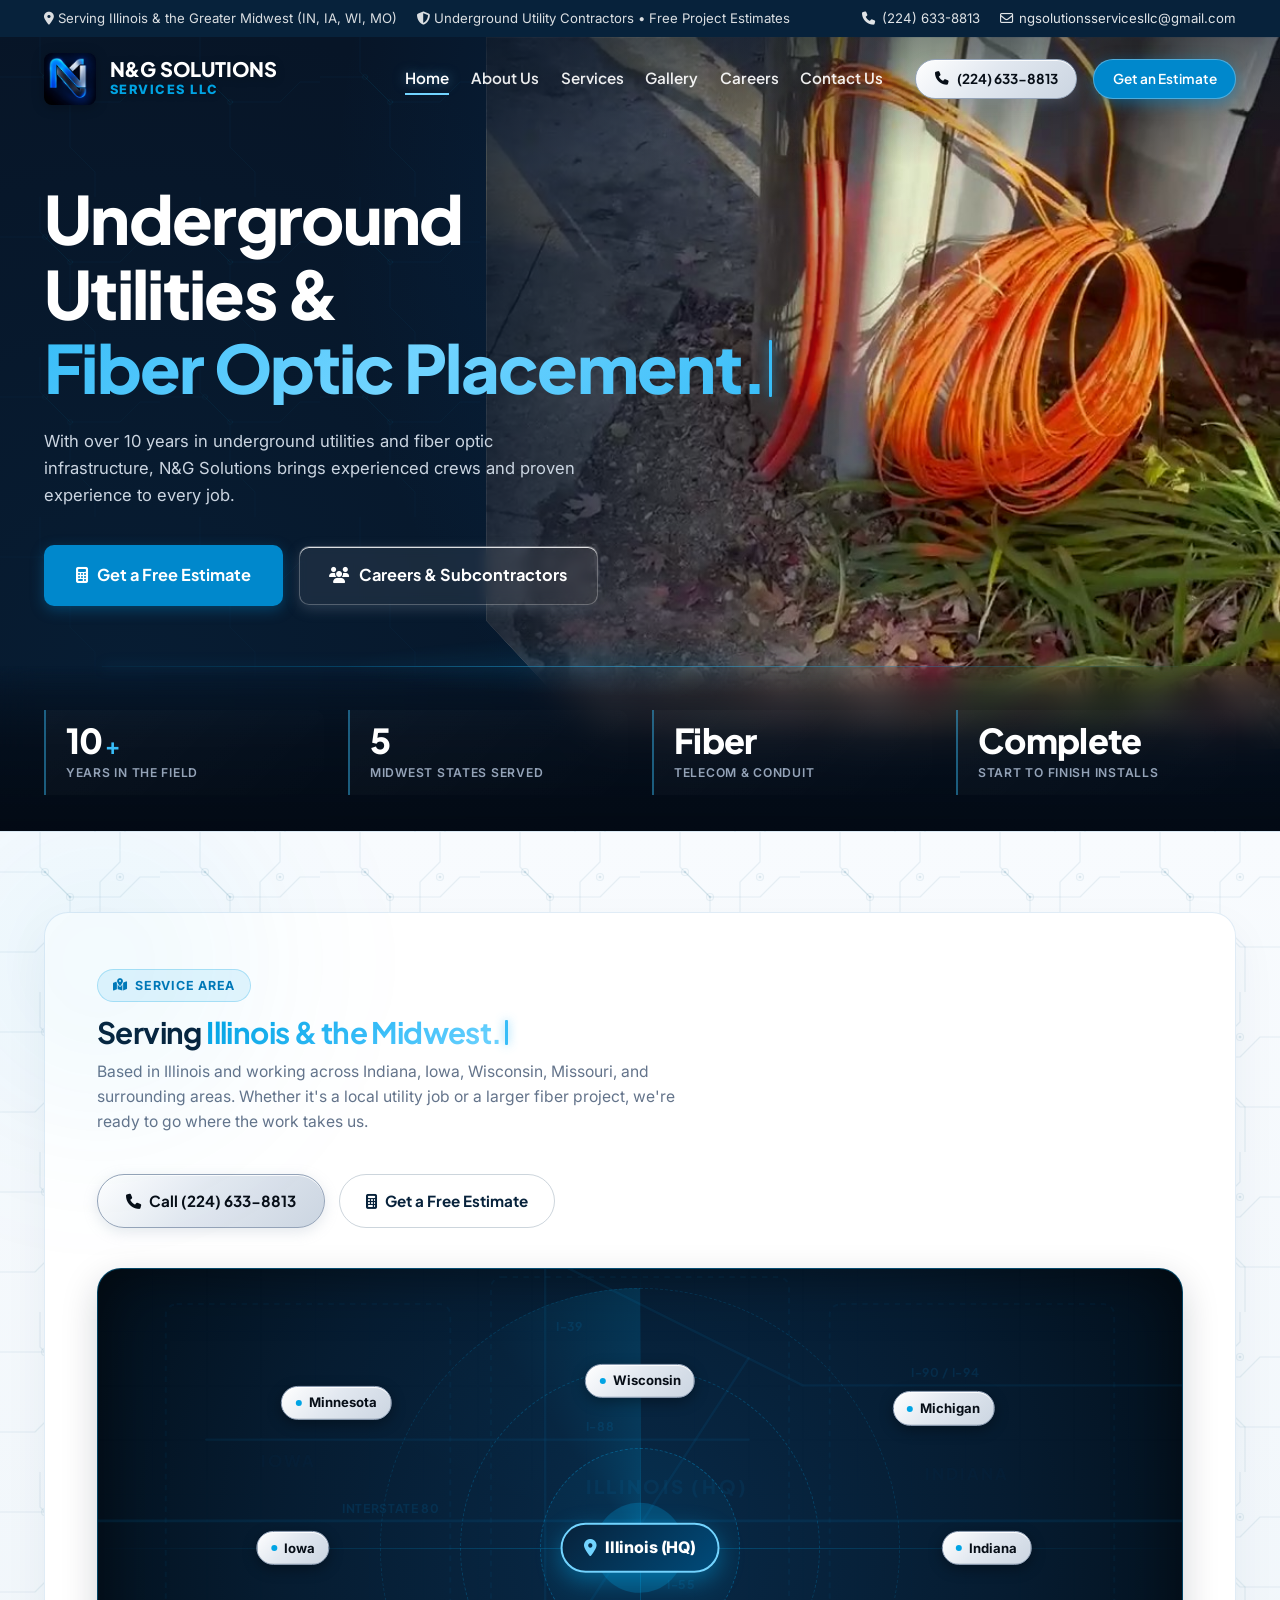
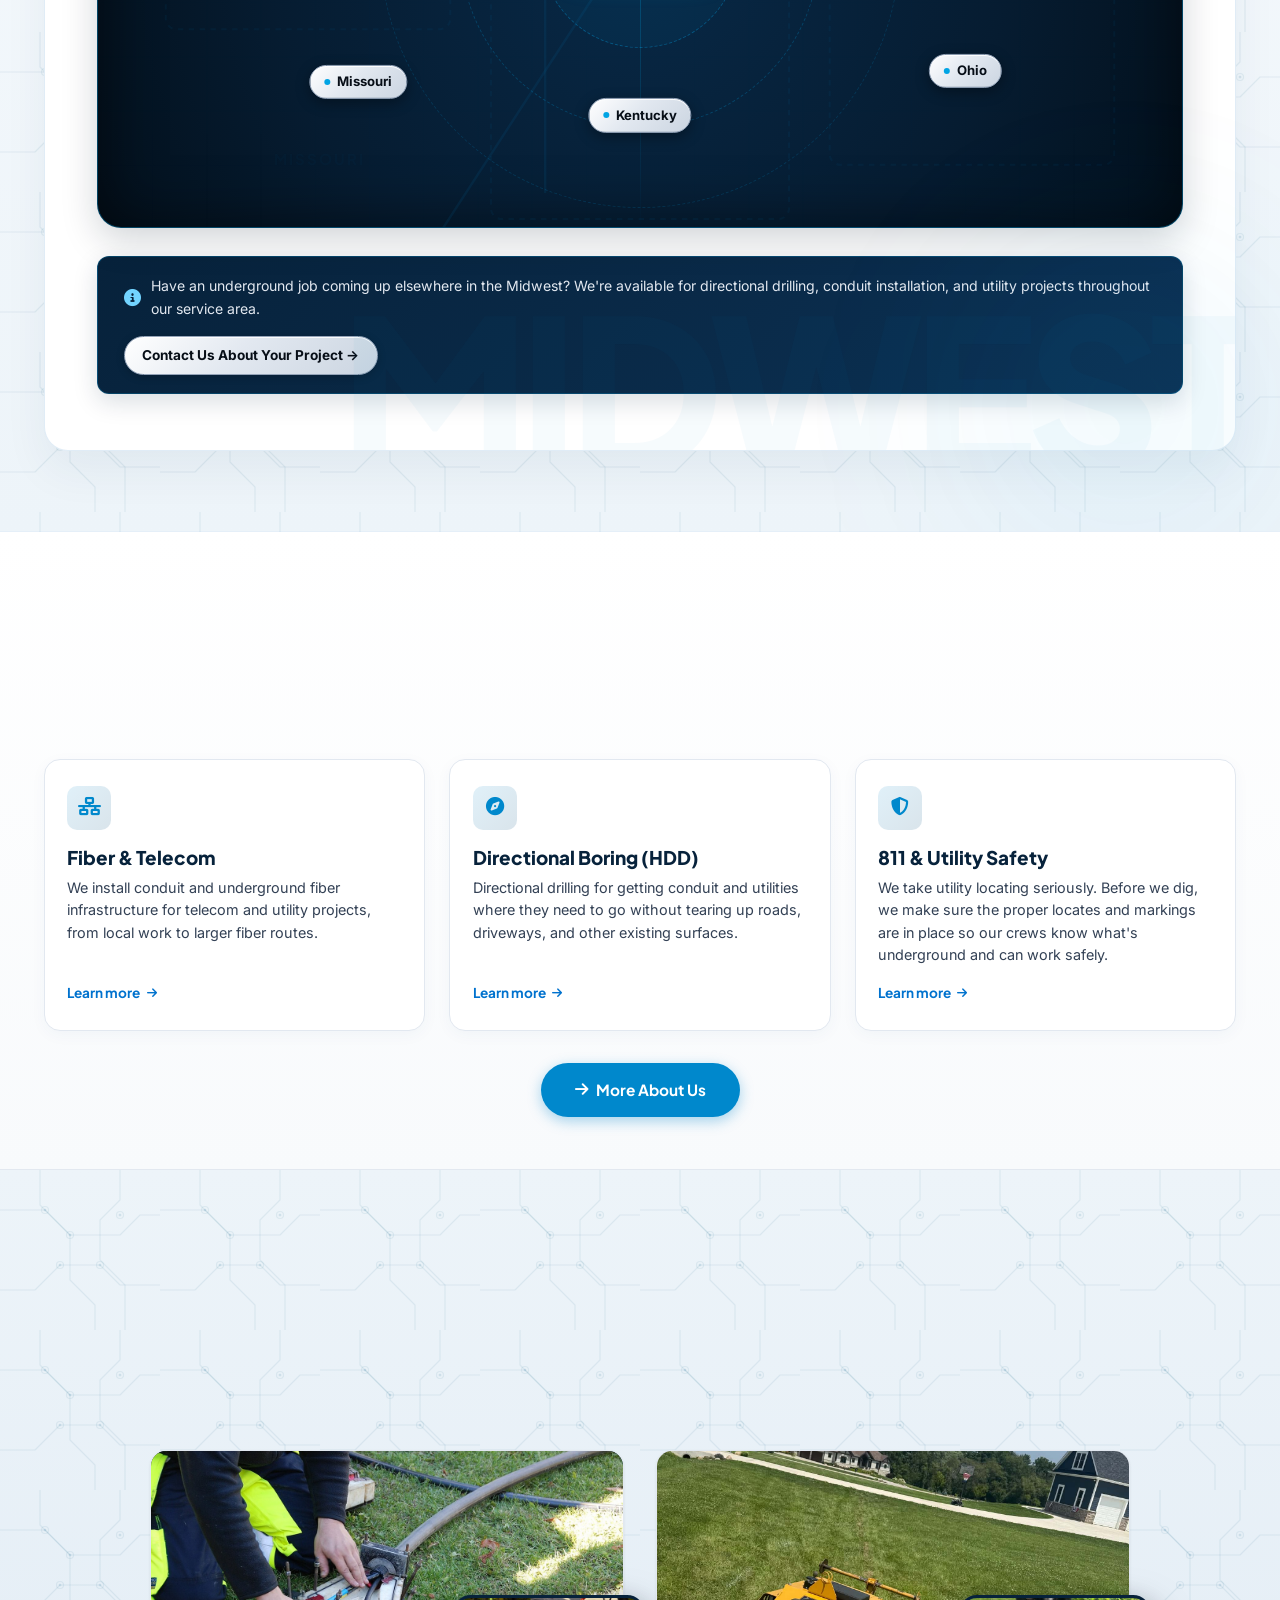
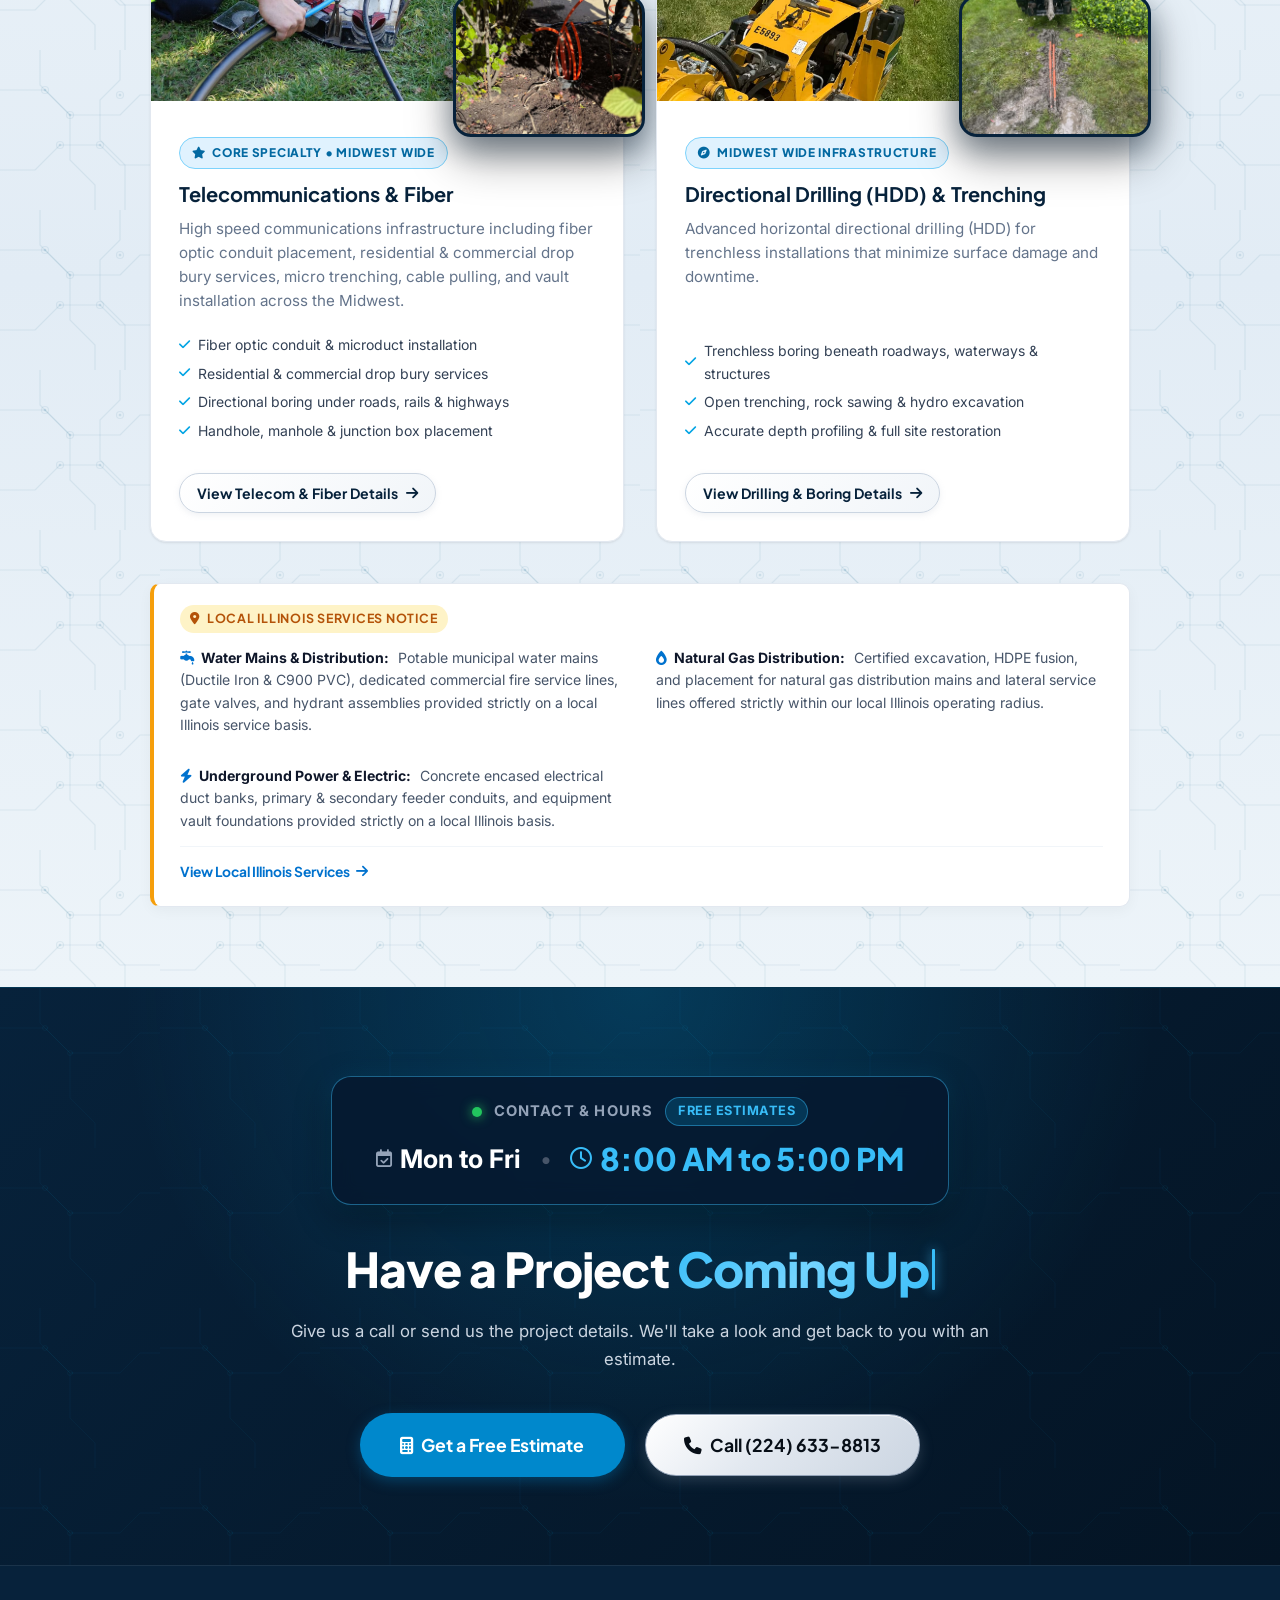
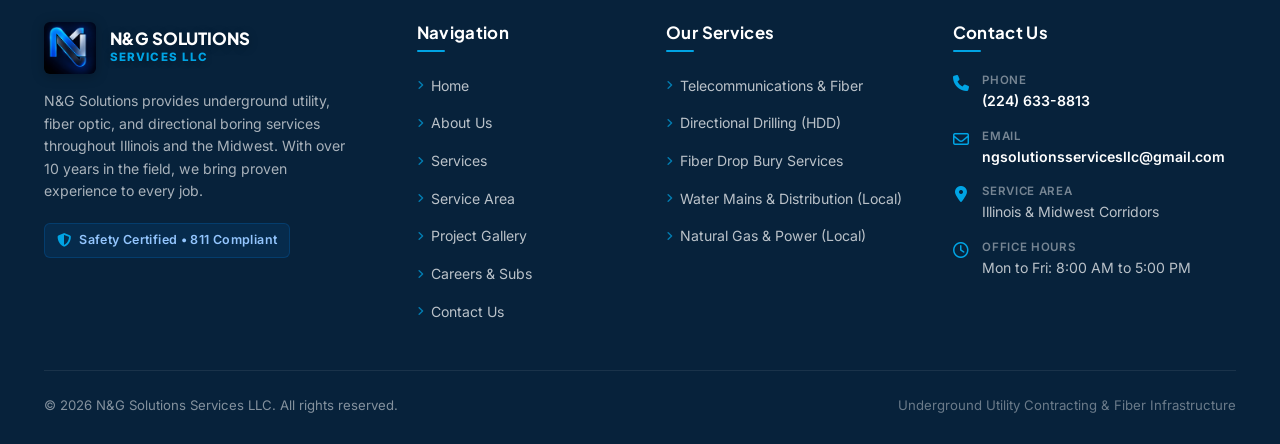
==== commit e7a72781: "Restore hero video diagonal slant on desktop and mobile" ====
--- a/index.html
+++ b/index.html
@@ -34,7 +34,7 @@
     href="https://fonts.googleapis.com/css2?family=Inter:wght@400;500;600;700&family=Plus+Jakarta+Sans:wght@600;700;800&display=swap"
     rel="stylesheet">
   <link rel="stylesheet" href="https://cdnjs.cloudflare.com/ajax/libs/font-awesome/6.5.1/css/all.min.css">
-  <link rel="stylesheet" href="css/style.css?v=10.2">
+  <link rel="stylesheet" href="css/style.css?v=10.3">
 </head>
 
 <body>
--- a/css/style.css
+++ b/css/style.css
@@ -819,7 +819,7 @@
   position: relative;
   width: 100%;
   height: 100%;
-  clip-path: none;
+  clip-path: polygon(0 0, 100% 0, 100% 100%, 15% 100%, 0 82%);
   background-color: #0b223d;
   box-shadow: 0 25px 60px -12px rgba(0, 0, 0, 0.7), 0 0 40px rgba(0, 114, 206, 0.25);
   overflow: hidden;
@@ -1200,7 +1200,7 @@
   .itg-hero-video-frame {
     width: 100%;
     height: 100%;
-    clip-path: none !important;
+    clip-path: polygon(0 0, 100% 0, 100% 100%, 0 90%) !important;
     border-radius: 0;
     box-shadow: 0 12px 35px rgba(0, 0, 0, 0.55);
     background-color: #040d19;
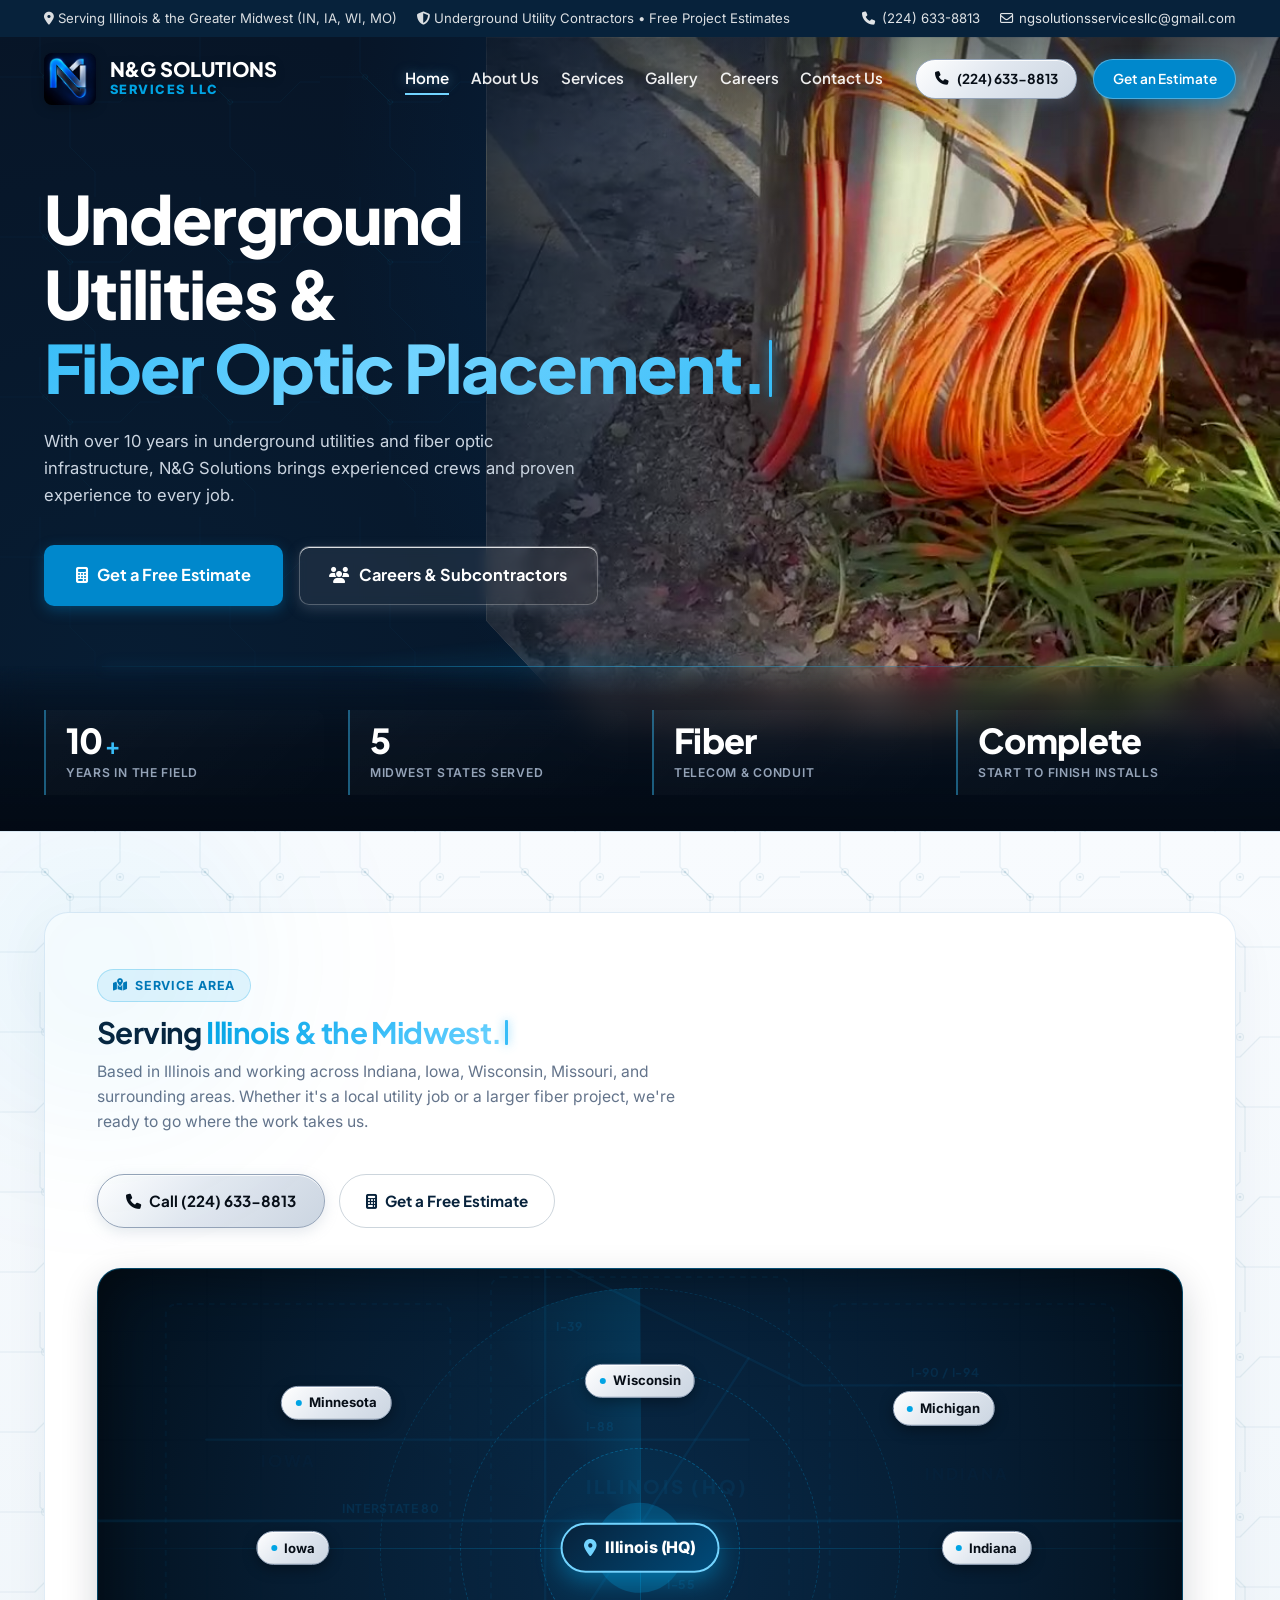
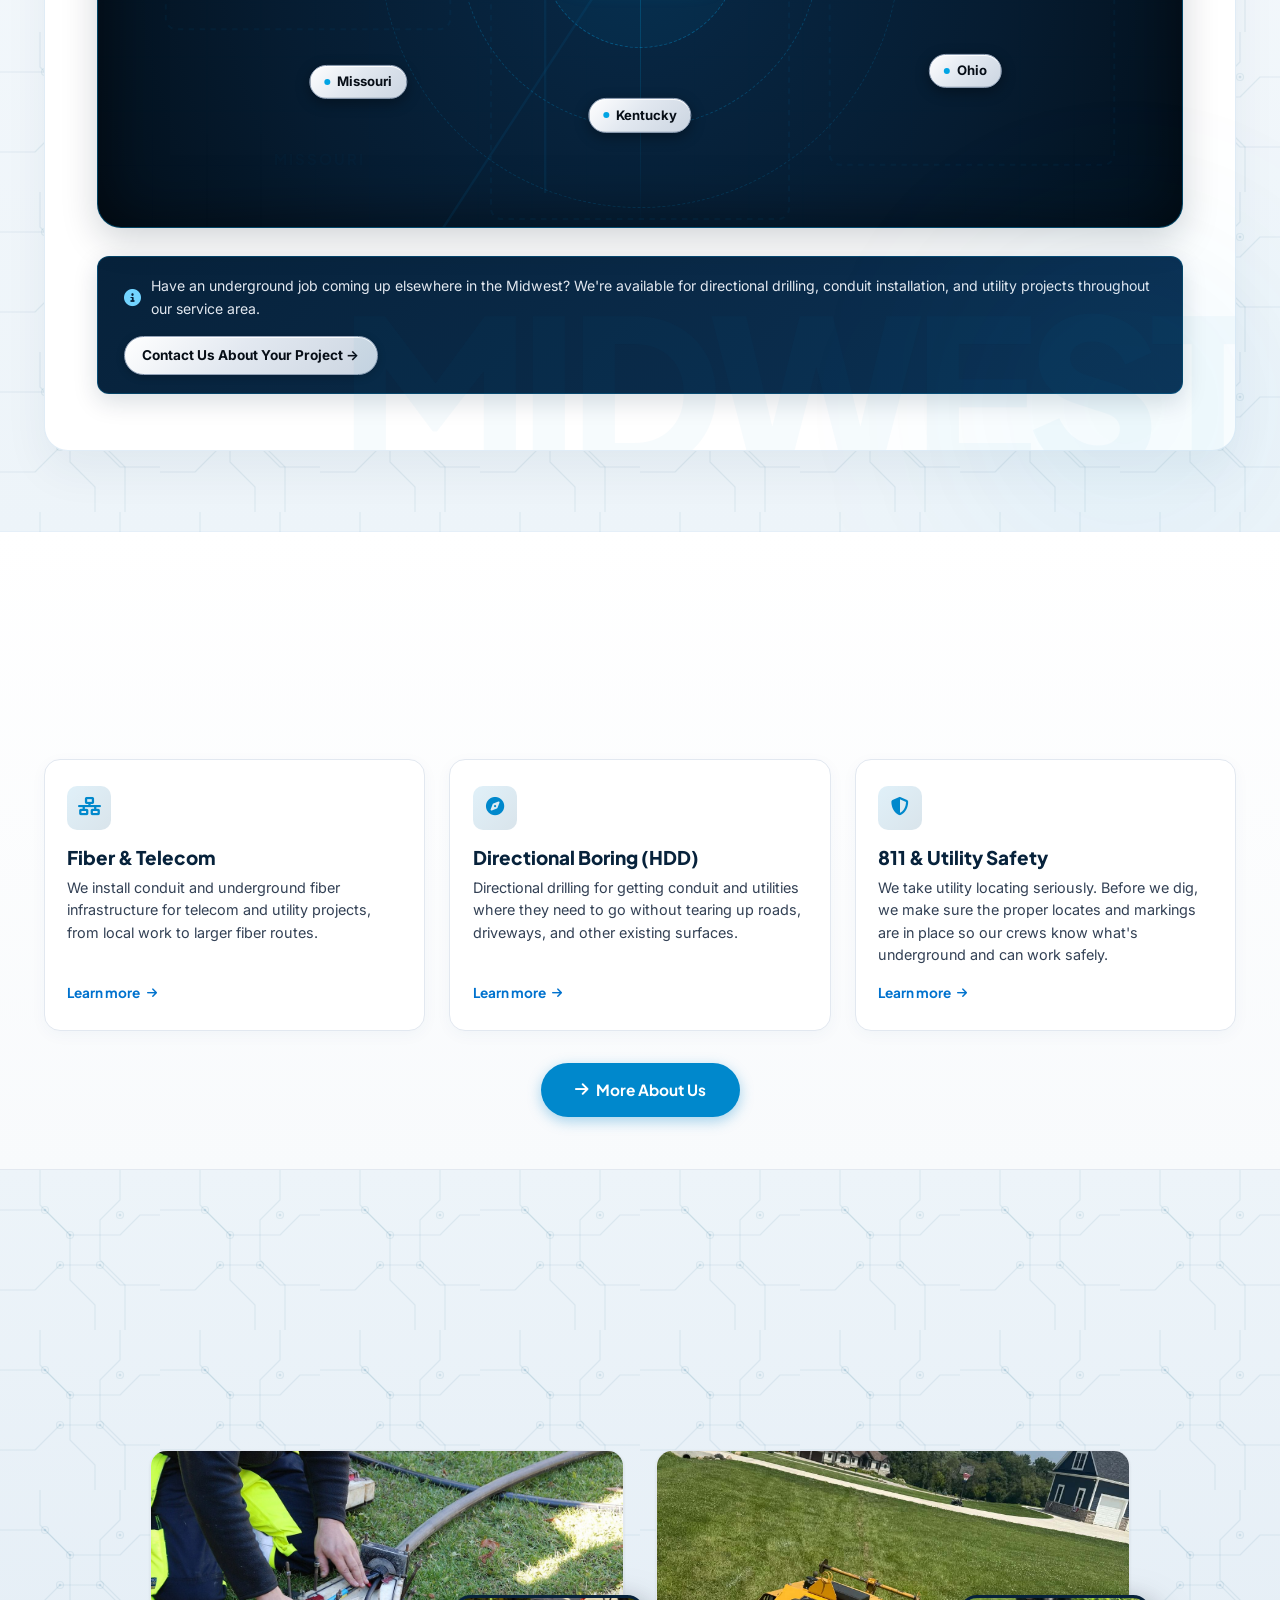
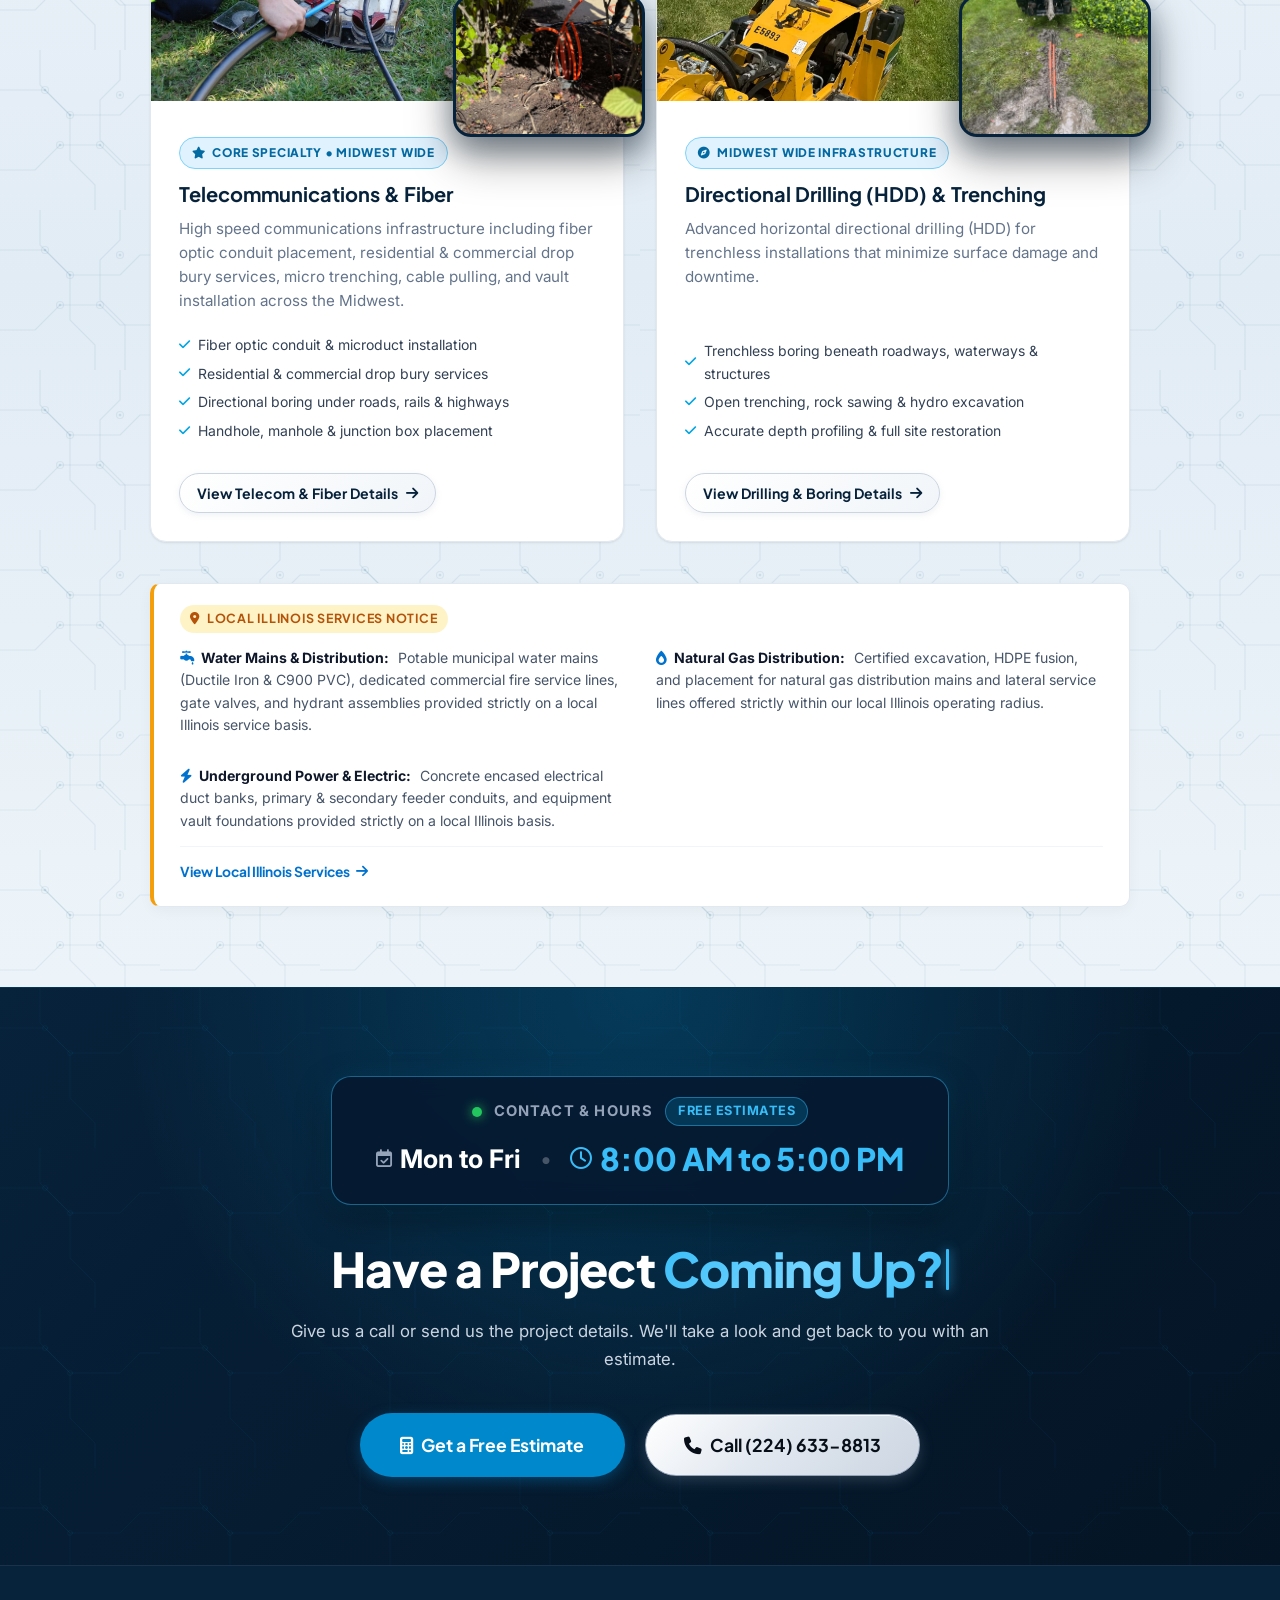
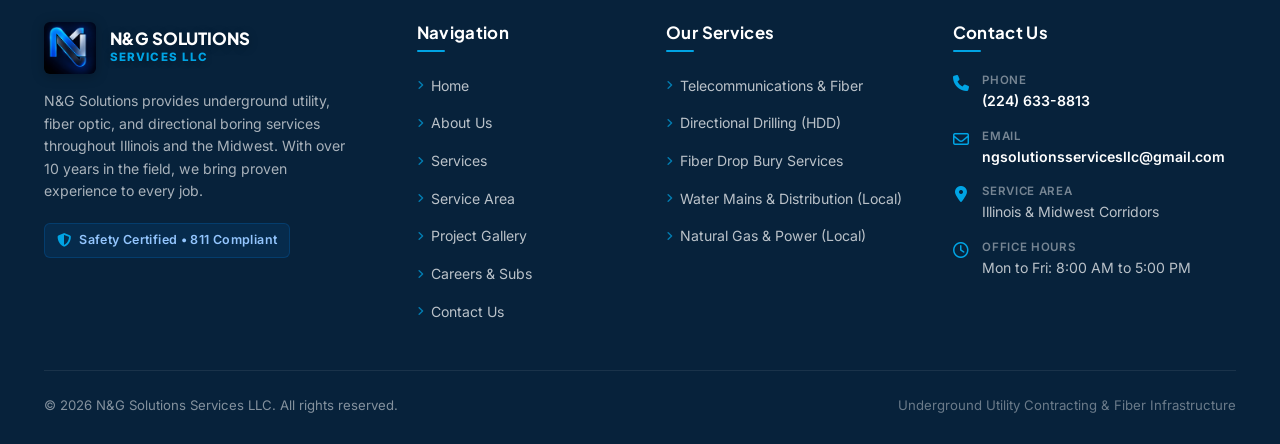
==== commit ca5cc4e5: "Keep desktop hero video slant but remove mobile bottom slant for a straight edge" ====
--- a/index.html
+++ b/index.html
@@ -34,7 +34,7 @@
     href="https://fonts.googleapis.com/css2?family=Inter:wght@400;500;600;700&family=Plus+Jakarta+Sans:wght@600;700;800&display=swap"
     rel="stylesheet">
   <link rel="stylesheet" href="https://cdnjs.cloudflare.com/ajax/libs/font-awesome/6.5.1/css/all.min.css">
-  <link rel="stylesheet" href="css/style.css?v=10.3">
+  <link rel="stylesheet" href="css/style.css?v=10.4">
 </head>
 
 <body>
--- a/css/style.css
+++ b/css/style.css
@@ -1200,7 +1200,7 @@
   .itg-hero-video-frame {
     width: 100%;
     height: 100%;
-    clip-path: polygon(0 0, 100% 0, 100% 100%, 0 90%) !important;
+    clip-path: none !important;
     border-radius: 0;
     box-shadow: 0 12px 35px rgba(0, 0, 0, 0.55);
     background-color: #040d19;
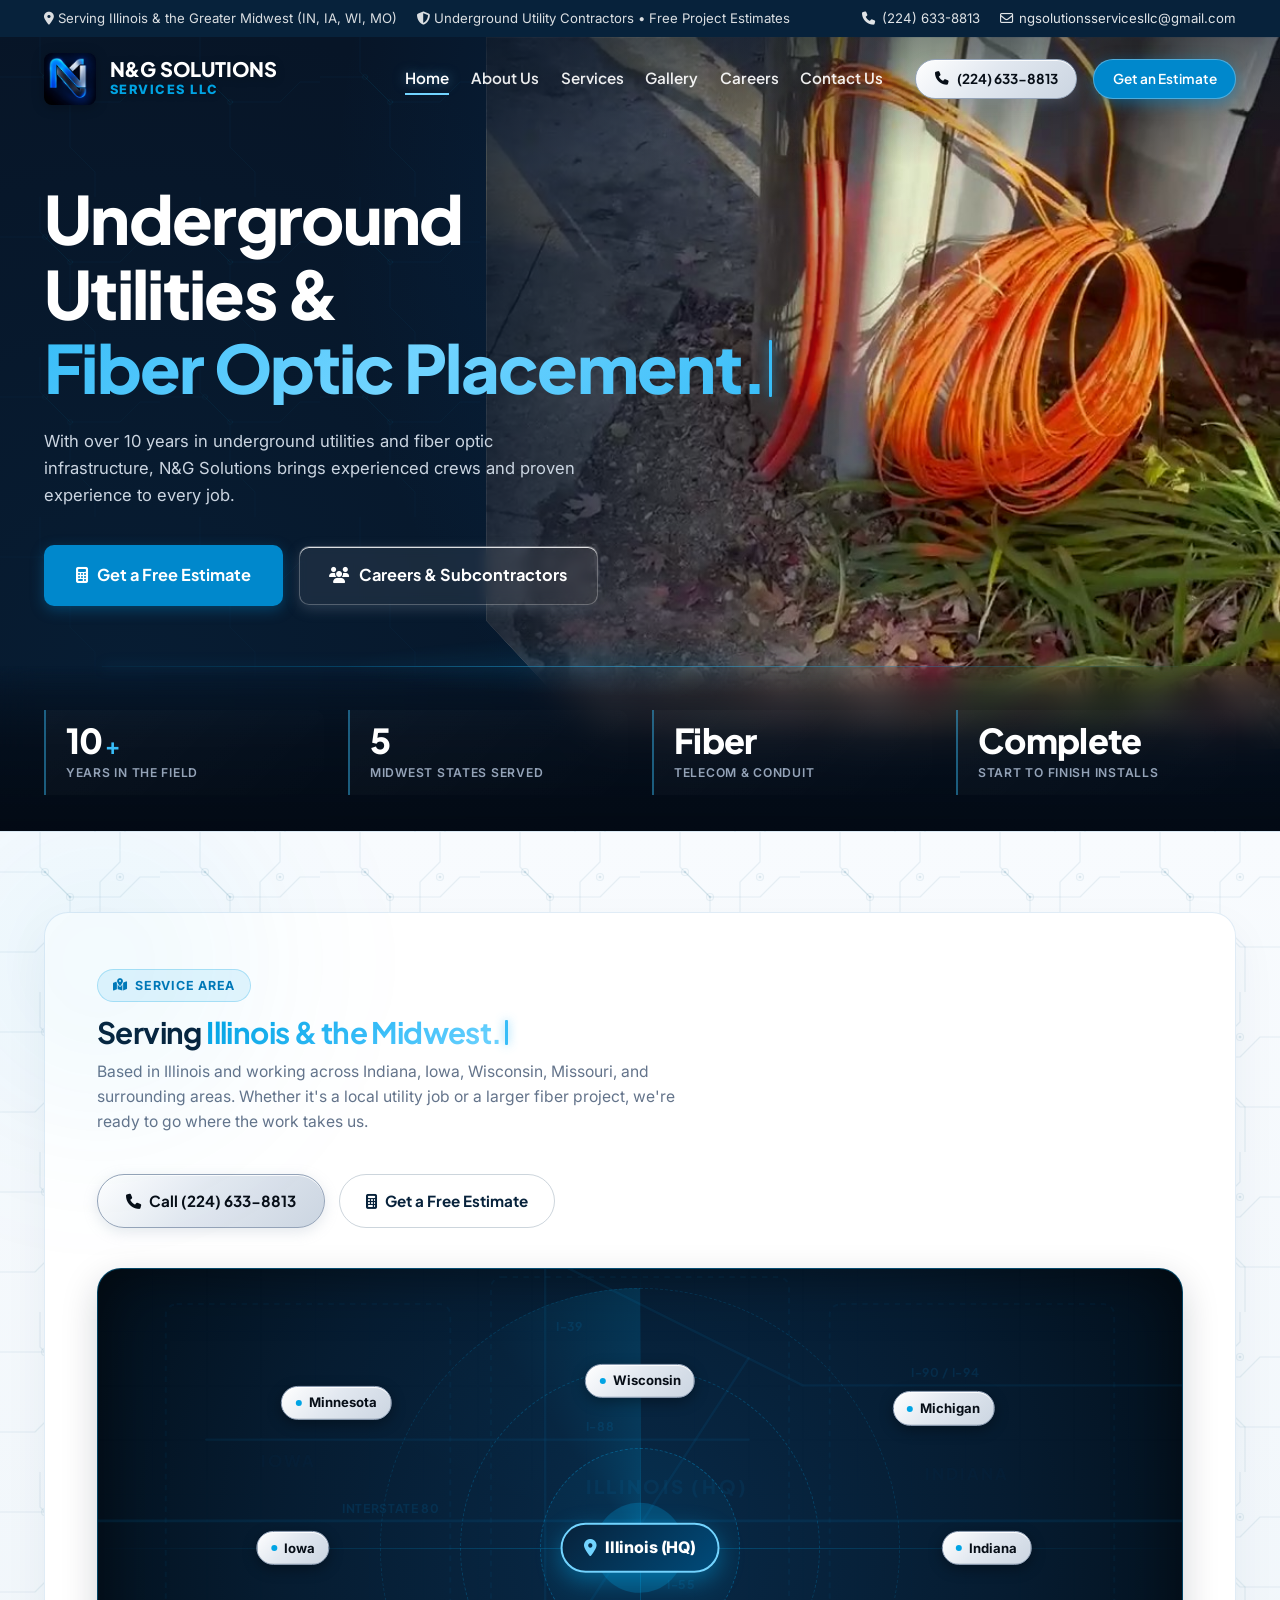
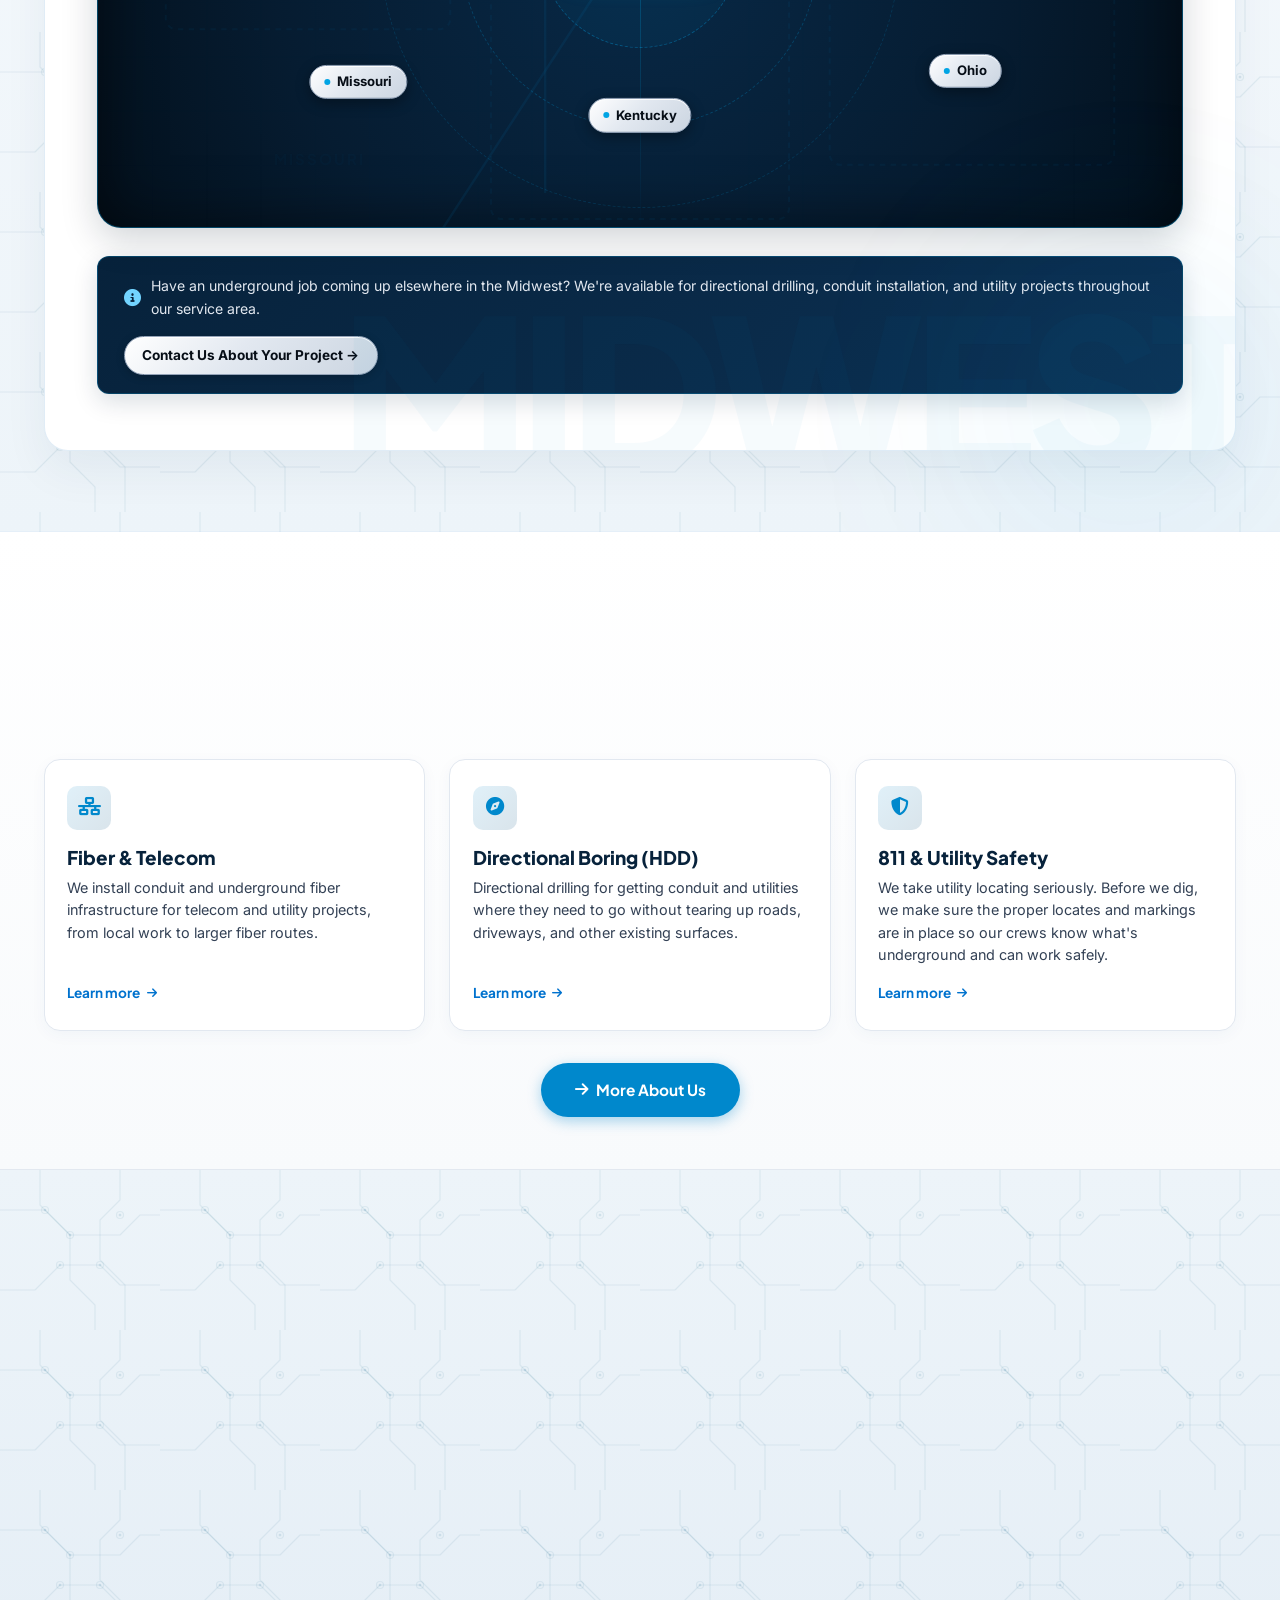
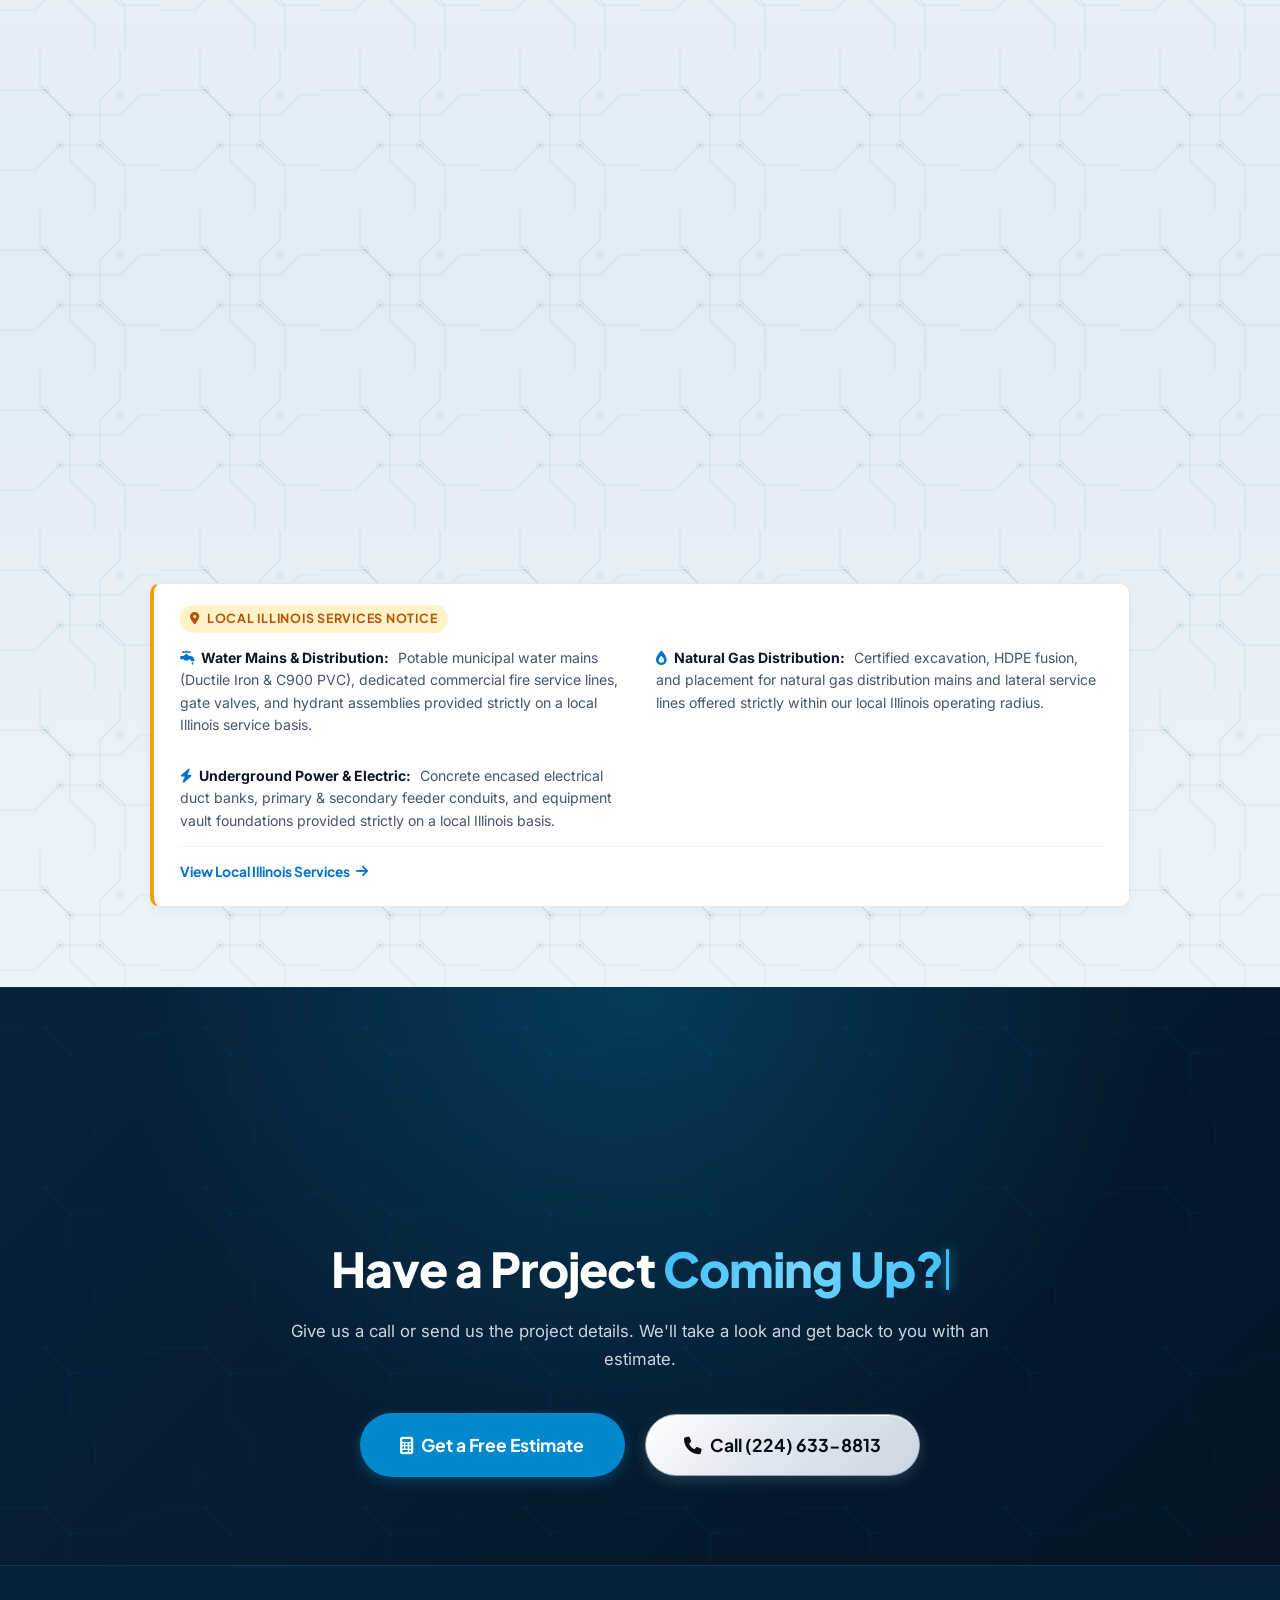
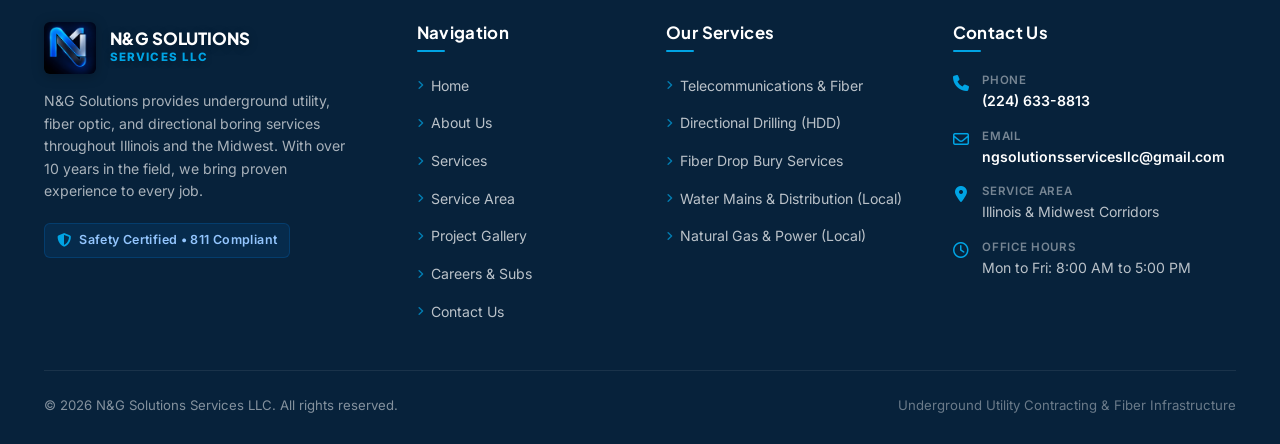
==== commit 5b8eea4b: "Replace telecom service image with field conduit bundle in soil pit" ====
--- a/index.html
+++ b/index.html
@@ -34,7 +34,7 @@
     href="https://fonts.googleapis.com/css2?family=Inter:wght@400;500;600;700&family=Plus+Jakarta+Sans:wght@600;700;800&display=swap"
     rel="stylesheet">
   <link rel="stylesheet" href="https://cdnjs.cloudflare.com/ajax/libs/font-awesome/6.5.1/css/all.min.css">
-  <link rel="stylesheet" href="css/style.css?v=10.4">
+  <link rel="stylesheet" href="css/style.css?v=10.5">
 </head>
 
 <body>
@@ -439,13 +439,13 @@
         <div class="service-card">
           <div class="service-thumb-wrap">
             <div class="service-thumb-main">
-              <img src="images/service-telecom.jpg" alt="Telecommunications and Fiber Optics Infrastructure"
+              <img src="images/service-telecom.jpg?v=10.5" alt="Telecommunications and Fiber Optics Infrastructure"
                 loading="lazy">
             </div>
             <!-- Parallax Subimage -->
             <div class="service-subimage-card" data-parallax-speed="0.16">
               <div class="subimage-inner">
-                <img src="photos/townhouse-6unit-conduit-bundle.jpg" alt="6-Unit Townhouse Conduit Placement"
+                <img src="photos/apartment-utility-pole-conduit-loop.jpg" alt="Underground Conduit and Utility Pole Tie-In"
                   loading="lazy">
               </div>
             </div>
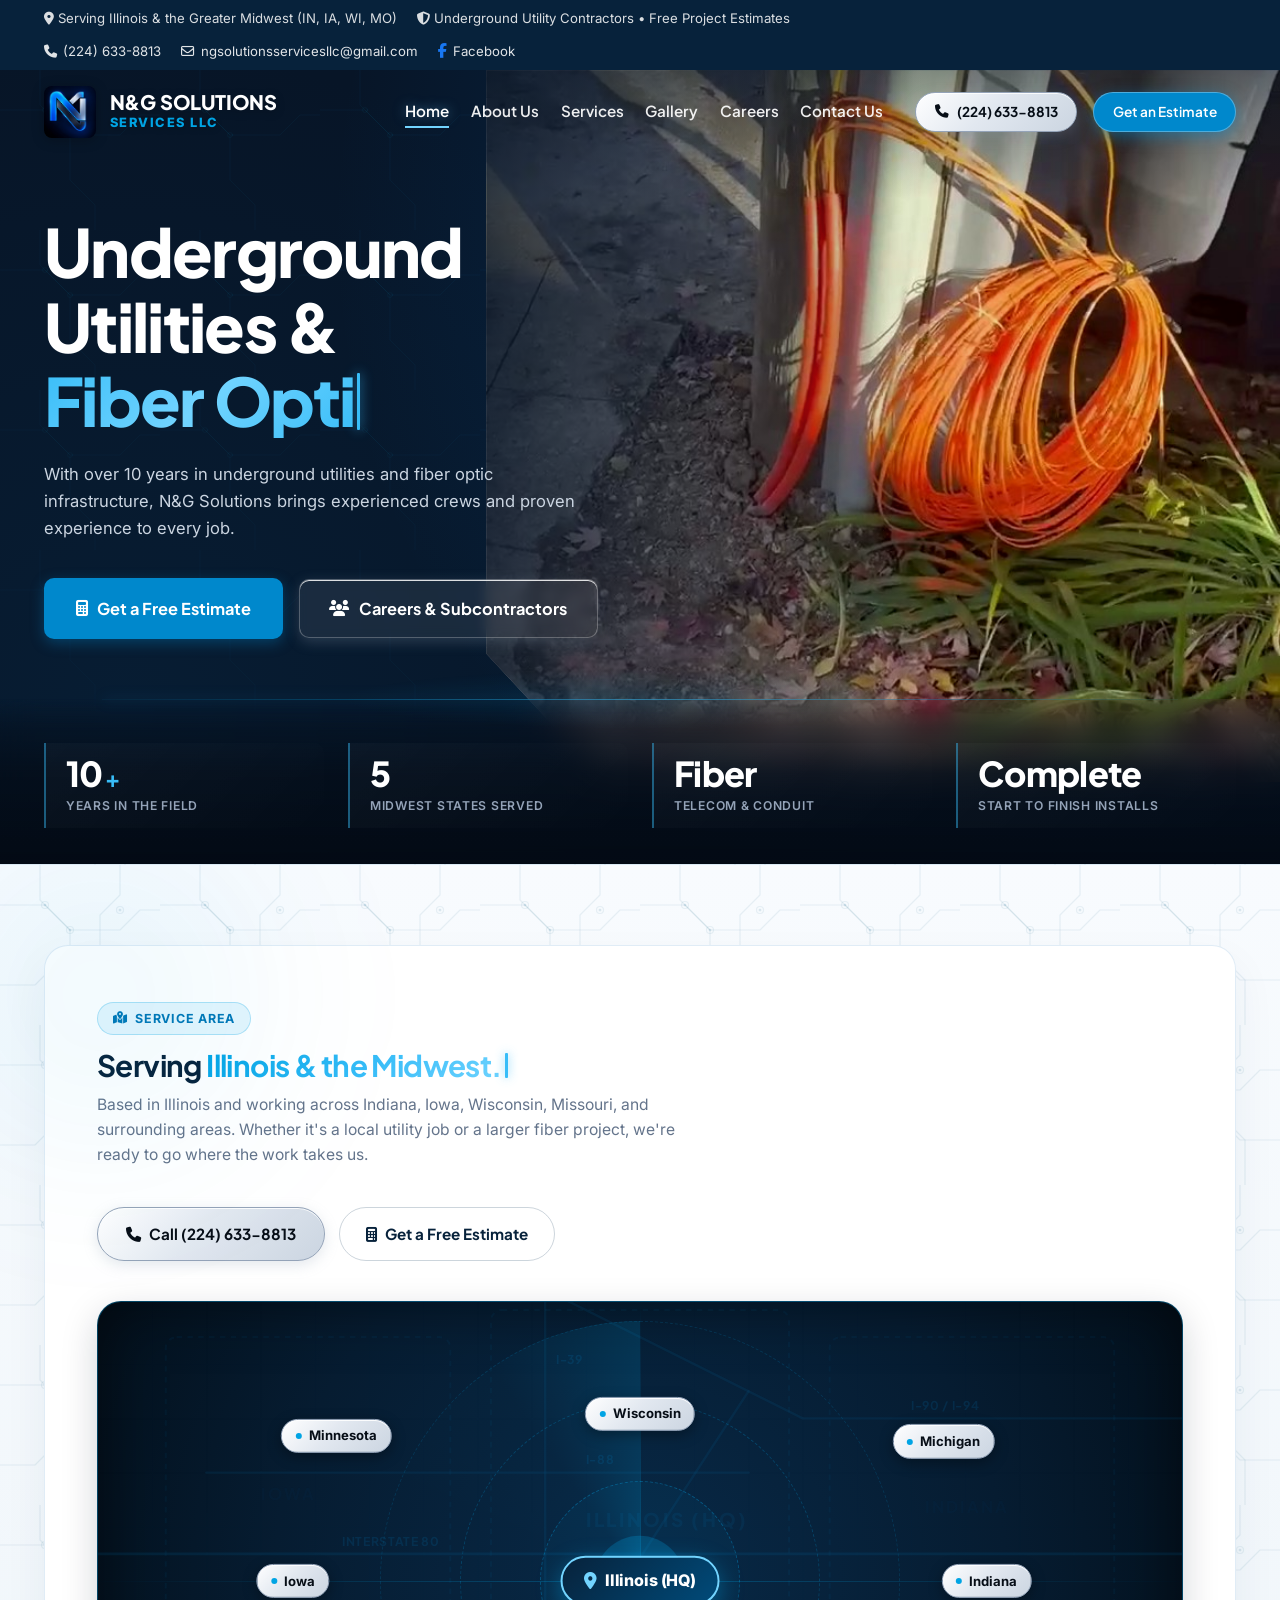
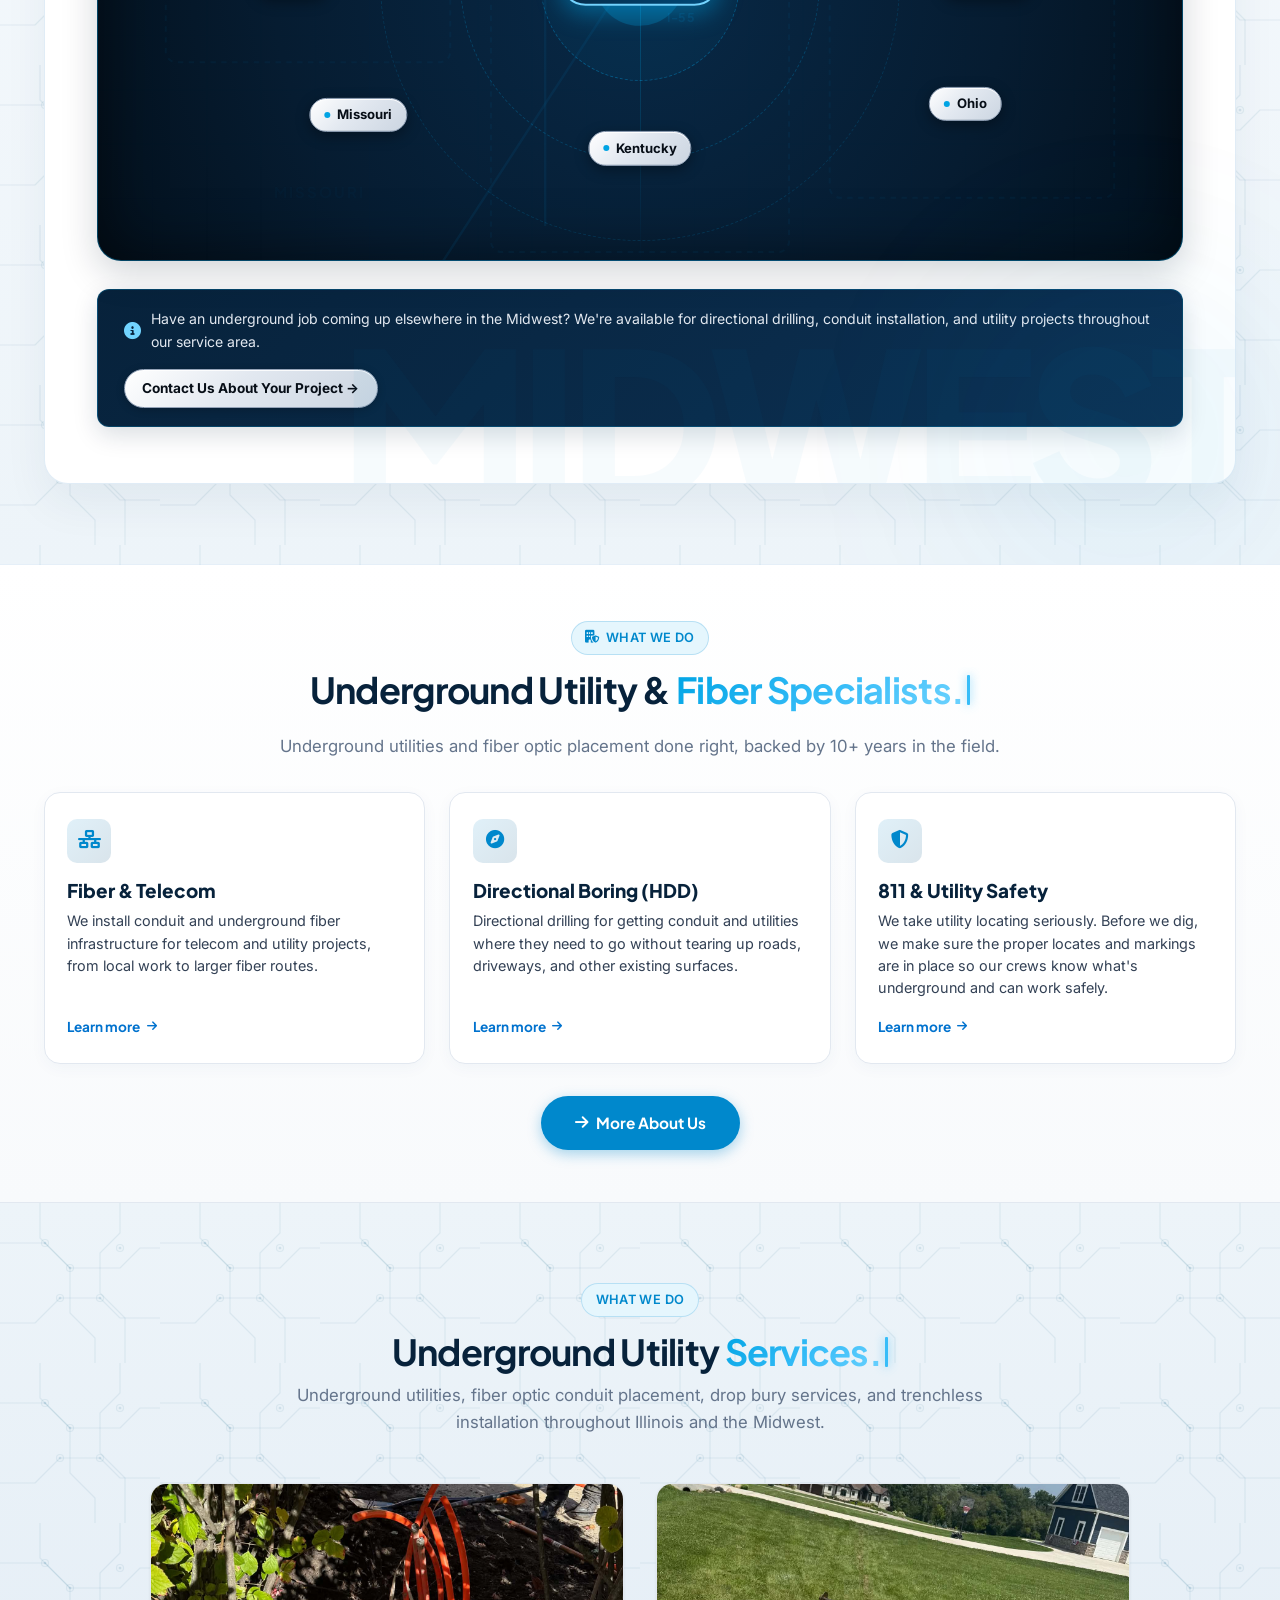
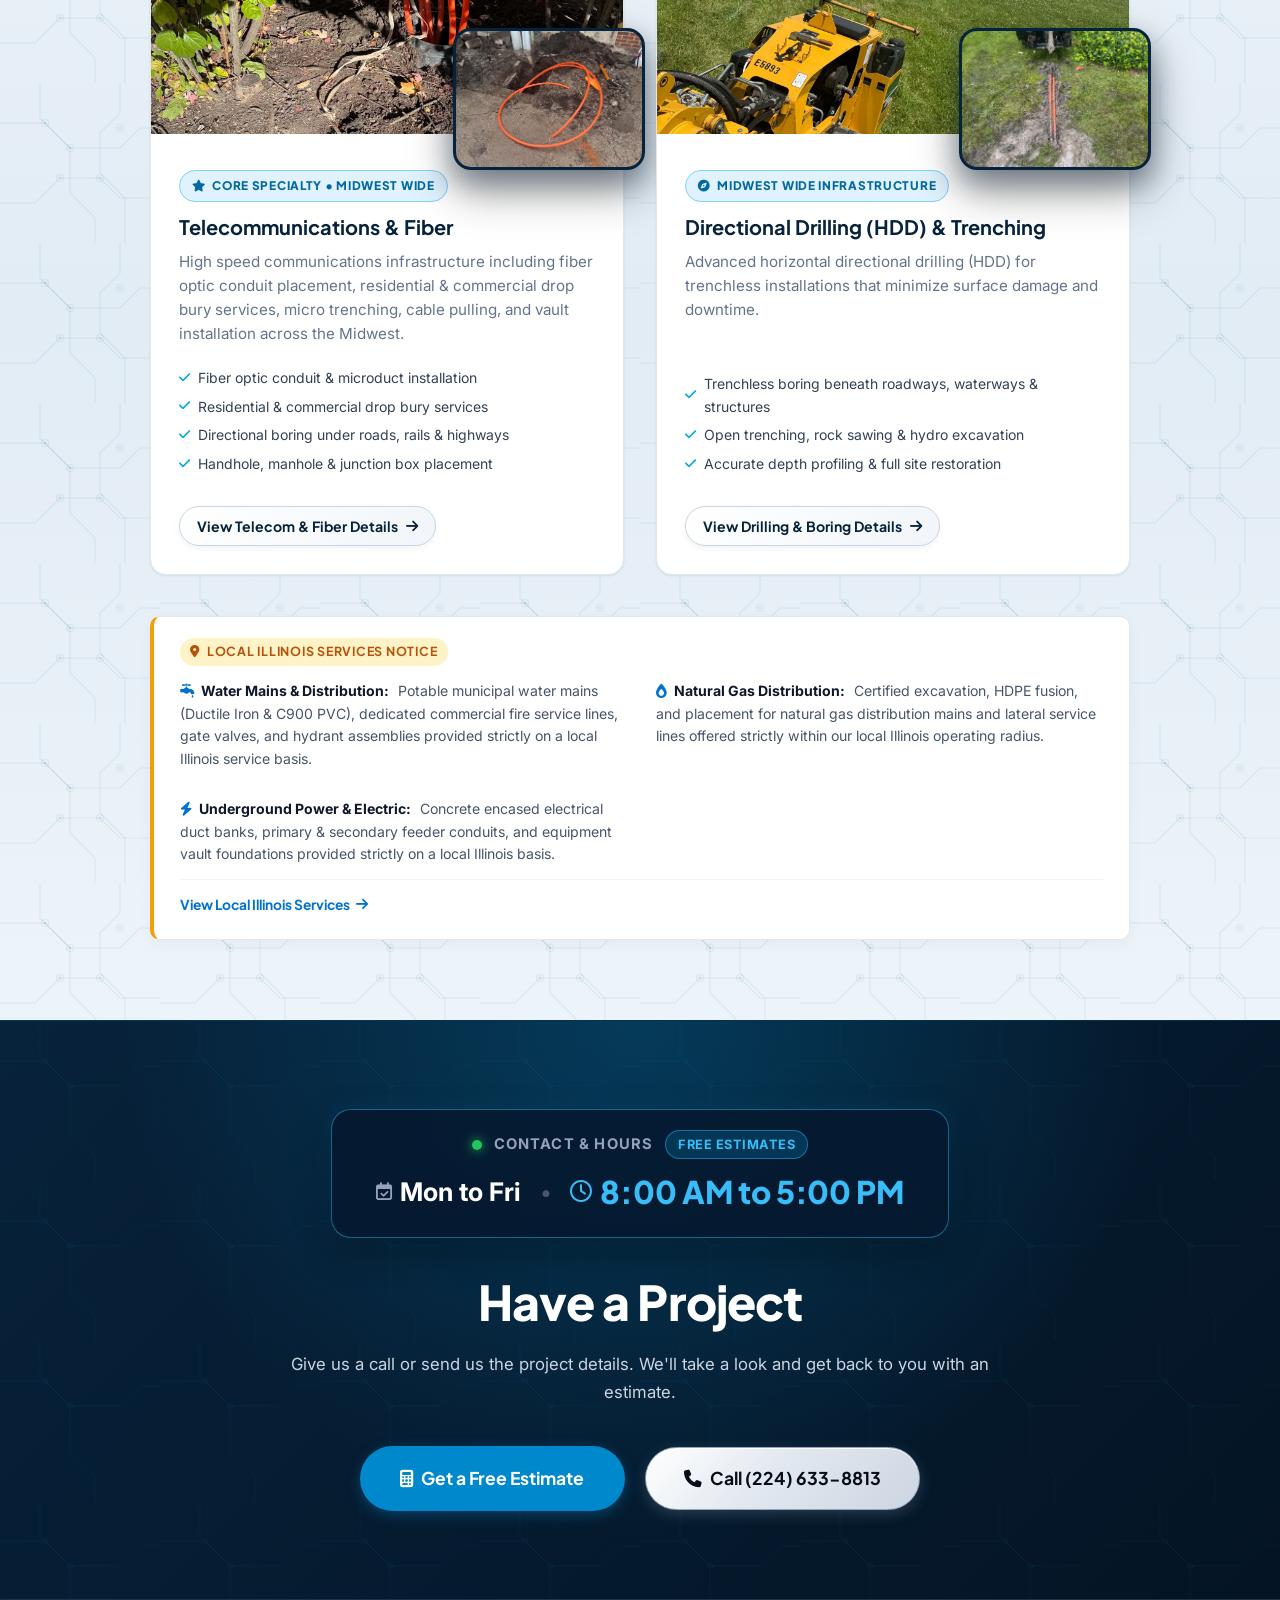
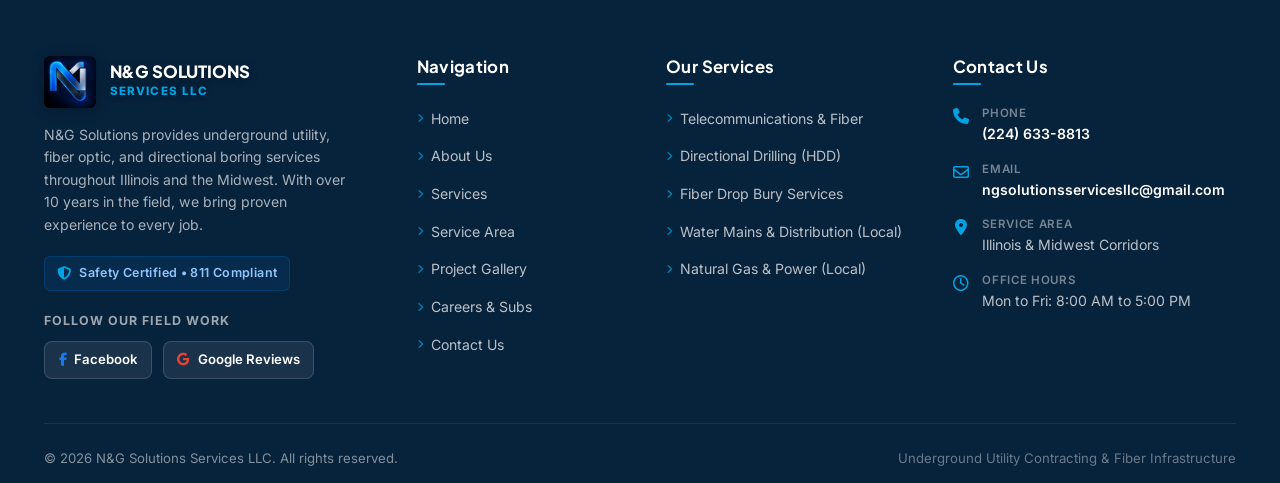
==== commit 4d5d0a3a: "Add official Facebook link to top bar, mobile menu drawer, contact page, and footer across all pages" ====
--- a/index.html
+++ b/index.html
@@ -51,6 +51,7 @@
         <a href="tel:2246338813"><i class="fa-solid fa-phone"></i> (224) 633-8813</a>
         <a href="mailto:ngsolutionsservicesllc@gmail.com"><i class="fa-regular fa-envelope"></i>
           ngsolutionsservicesllc@gmail.com</a>
+        <a href="https://www.facebook.com/profile.php?id=100087182893316" target="_blank" rel="noopener noreferrer" class="top-bar-social" aria-label="Facebook Page"><i class="fa-brands fa-facebook-f"></i> <span>Facebook</span></a>
       </div>
     </div>
   </div>
@@ -98,6 +99,9 @@
             </a>
             <a href="contact.html" class="btn btn-primary btn-sm mobile-drawer-btn">
               Get a Free Estimate
+            </a>
+            <a href="https://www.facebook.com/profile.php?id=100087182893316" target="_blank" rel="noopener noreferrer" class="btn btn-silver btn-sm mobile-drawer-btn mobile-drawer-fb">
+              <i class="fa-brands fa-facebook-f"></i> Follow on Facebook
             </a>
           </li>
         </ul>
@@ -637,6 +641,17 @@
             <i class="fa-solid fa-shield-halved"></i>
             <span>Safety Certified &bull; 811 Compliant</span>
           </div>
+          <div class="footer-social-wrapper">
+            <span class="footer-social-title">Follow Our Field Work</span>
+            <div class="footer-social-buttons">
+              <a href="https://www.facebook.com/profile.php?id=100087182893316" target="_blank" rel="noopener noreferrer" class="footer-social-btn btn-facebook">
+                <i class="fa-brands fa-facebook-f" style="color: #1877f2;"></i> Facebook
+              </a>
+              <a href="https://maps.app.goo.gl/3w51qTz5D6x8qN4P7" target="_blank" rel="noopener noreferrer" class="footer-social-btn btn-google">
+                <i class="fa-brands fa-google" style="color: #ea4335;"></i> Google Reviews
+              </a>
+            </div>
+          </div>
         </div>
 
         <!-- Col 2: Navigation -->
--- a/css/style.css
+++ b/css/style.css
@@ -2743,6 +2743,24 @@
   resize: vertical;
 }
 
+input[type="date"].form-control {
+  cursor: pointer;
+  min-height: 48px;
+}
+
+input[type="date"].form-control::-webkit-calendar-picker-indicator {
+  cursor: pointer;
+  padding: 4px;
+  border-radius: 4px;
+  opacity: 0.75;
+  transition: opacity 0.2s ease, transform 0.2s ease;
+}
+
+input[type="date"].form-control::-webkit-calendar-picker-indicator:hover {
+  opacity: 1;
+  transform: scale(1.1);
+}
+
 .form-status {
   padding: 1rem;
   border-radius: var(--radius-md);
@@ -4066,6 +4084,100 @@
 
 .footer-tagline {
   color: rgba(255, 255, 255, 0.4);
+}
+
+/* Footer Social & Review Links */
+.footer-social-wrapper {
+  margin-top: 1.25rem;
+}
+
+.footer-social-title {
+  display: block;
+  font-size: 0.78rem;
+  font-weight: 700;
+  text-transform: uppercase;
+  letter-spacing: 0.08em;
+  color: rgba(255, 255, 255, 0.6);
+  margin-bottom: 0.65rem;
+}
+
+.footer-social-buttons {
+  display: flex;
+  gap: 0.65rem;
+  flex-wrap: wrap;
+}
+
+.footer-social-btn {
+  display: inline-flex;
+  align-items: center;
+  gap: 0.45rem;
+  padding: 0.45rem 0.85rem;
+  font-size: 0.825rem;
+  font-weight: 600;
+  border-radius: 8px;
+  background: rgba(255, 255, 255, 0.08);
+  border: 1px solid rgba(255, 255, 255, 0.15);
+  color: #ffffff;
+  text-decoration: none;
+  transition: all 0.25s ease;
+}
+
+.footer-social-btn:hover {
+  background: rgba(255, 255, 255, 0.18);
+  border-color: rgba(255, 255, 255, 0.35);
+  color: #ffffff;
+  transform: translateY(-2px);
+}
+
+.footer-social-btn.btn-facebook:hover {
+  border-color: #1877f2;
+  box-shadow: 0 0 12px rgba(24, 119, 242, 0.35);
+}
+
+.footer-social-btn.btn-google:hover {
+  border-color: #ea4335;
+  box-shadow: 0 0 12px rgba(234, 67, 53, 0.35);
+}
+
+/* Top Bar Social Link */
+.top-bar-social {
+  display: inline-flex;
+  align-items: center;
+  gap: 0.35rem;
+  color: rgba(255, 255, 255, 0.88);
+  text-decoration: none;
+  transition: color 0.2s ease, opacity 0.2s ease;
+}
+
+.top-bar-social:hover {
+  color: #72d4ff;
+}
+
+.top-bar-social i {
+  color: #1877f2;
+  font-size: 0.92rem;
+}
+
+/* Mobile Drawer Facebook Button */
+.mobile-drawer-btn.mobile-drawer-fb {
+  display: flex;
+  align-items: center;
+  justify-content: center;
+  gap: 0.5rem;
+  font-weight: 600;
+  color: var(--primary-deep);
+  border-color: rgba(24, 119, 242, 0.3);
+  background: rgba(24, 119, 242, 0.06);
+}
+
+.mobile-drawer-btn.mobile-drawer-fb:hover {
+  background: rgba(24, 119, 242, 0.12);
+  color: #1877f2;
+}
+
+.mobile-drawer-btn.mobile-drawer-fb i {
+  color: #1877f2;
+  font-size: 1rem;
 }
 
 /* ==========================================================================
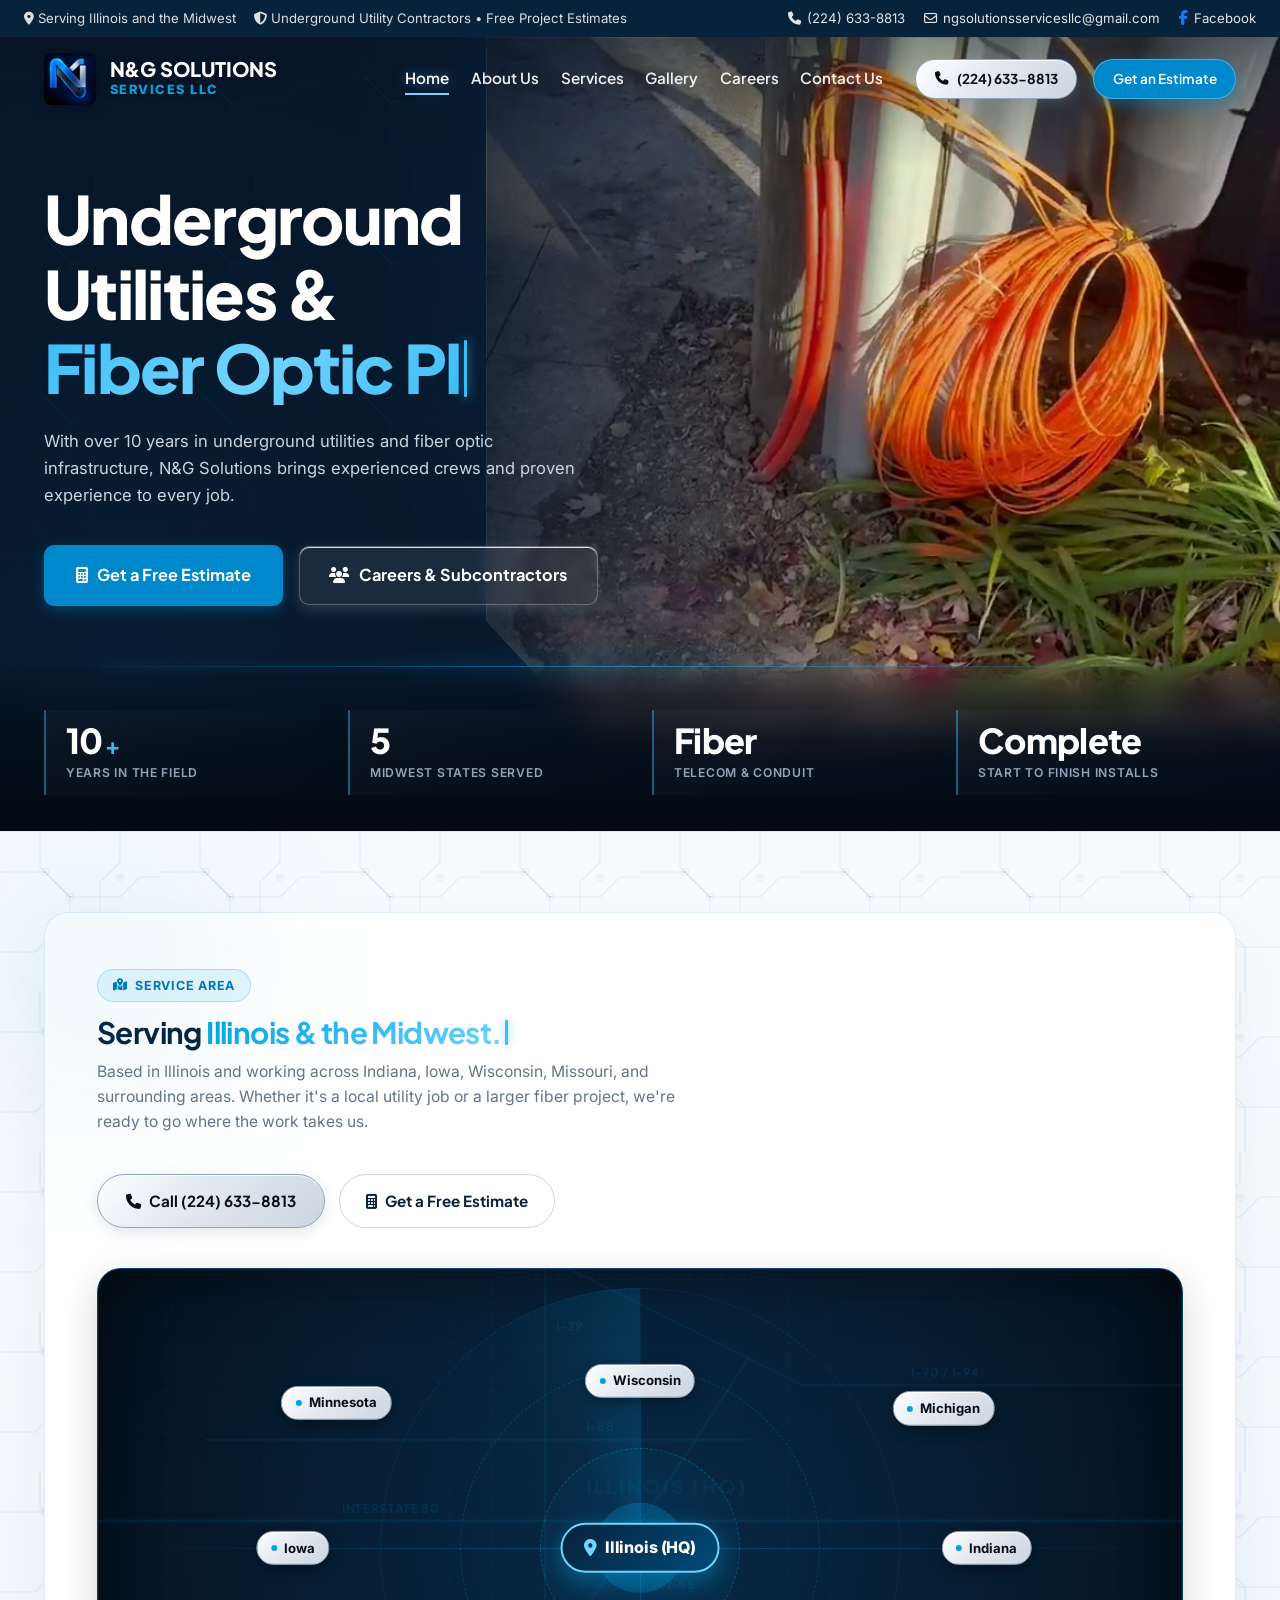
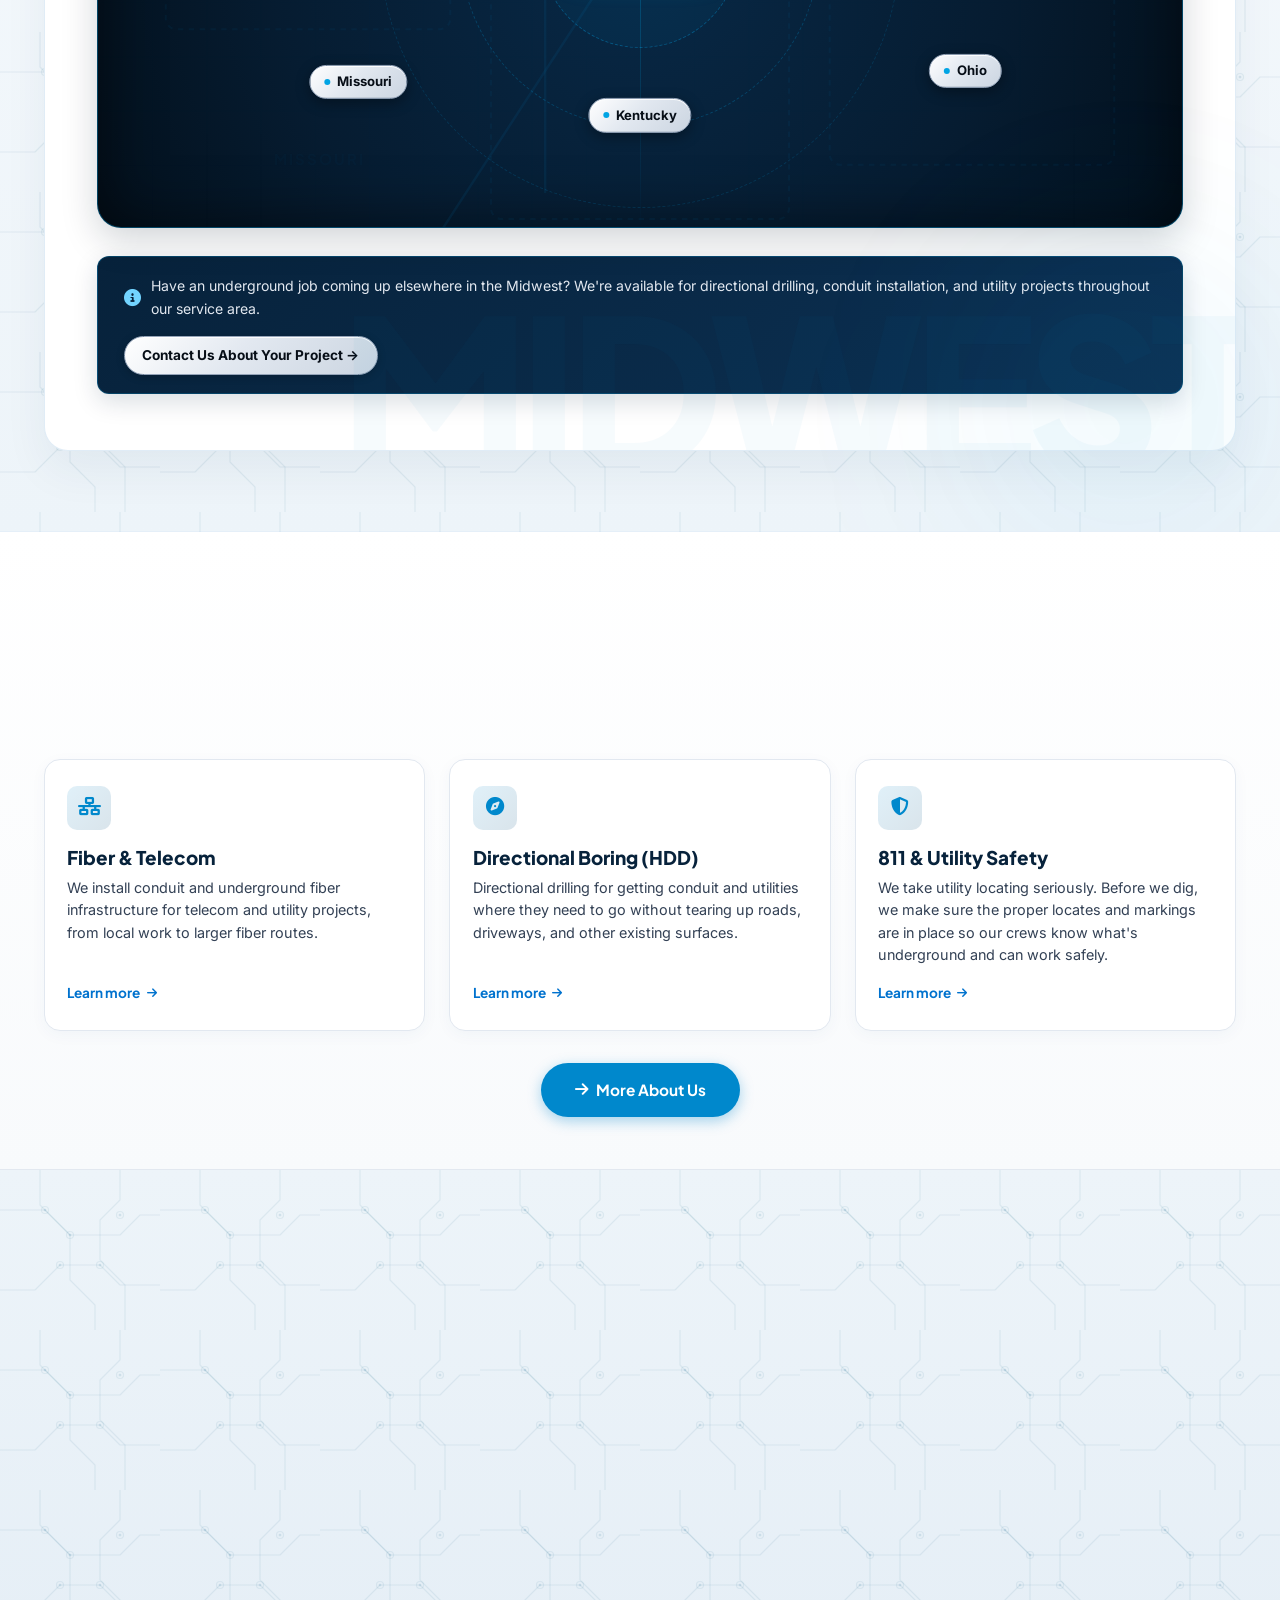
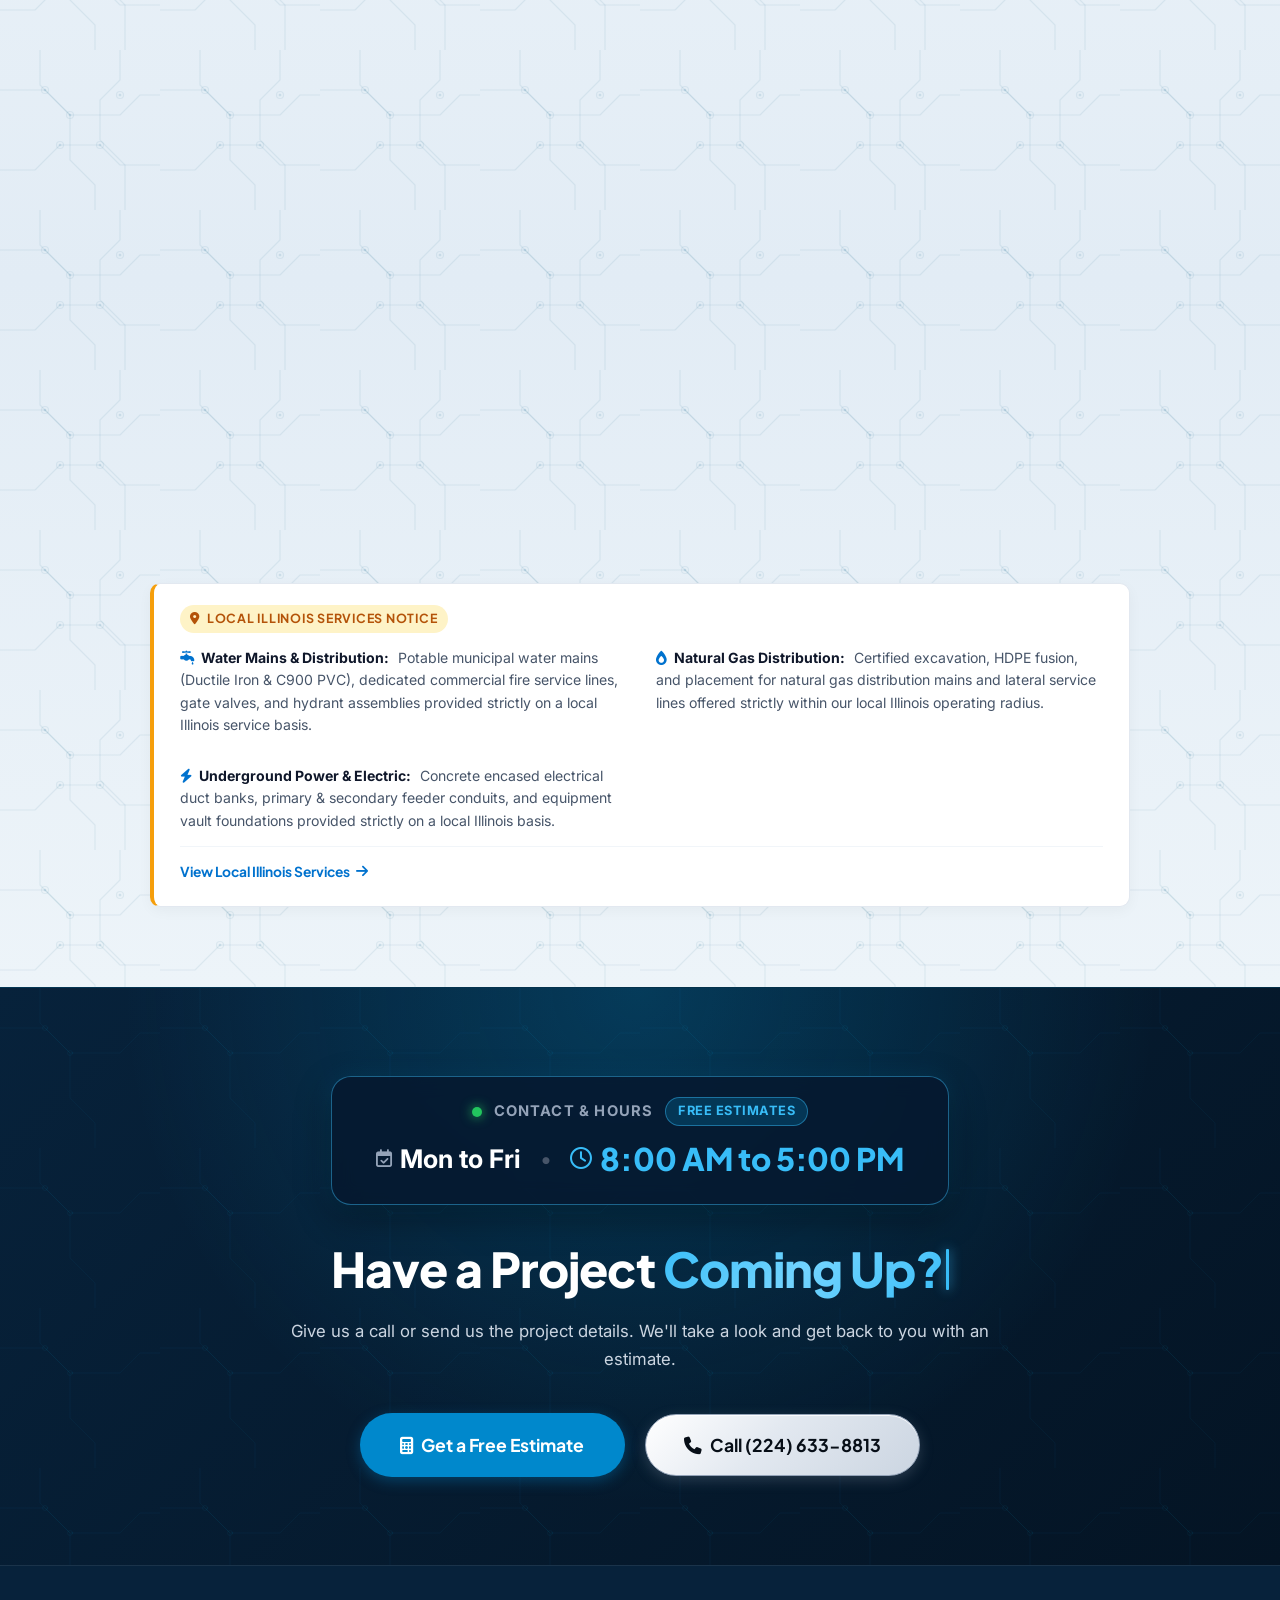
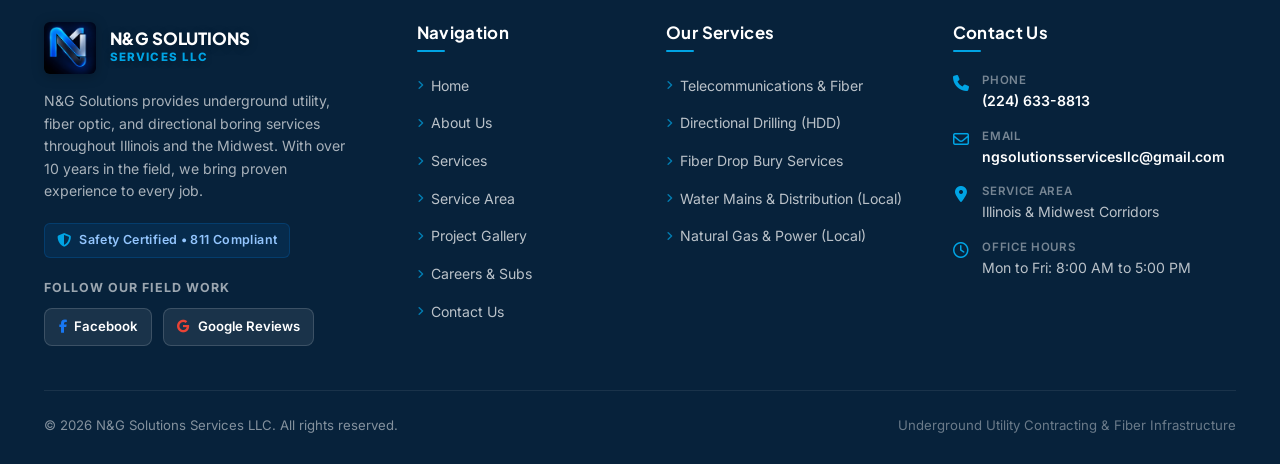
==== commit a4263824: "Expand top-bar container to 1440px and shorten location text to Serving Illinois and the Midwest to " ====
--- a/index.html
+++ b/index.html
@@ -43,8 +43,7 @@
   <div class="top-bar">
     <div class="container top-bar-inner">
       <div class="top-bar-left">
-        <span><i class="fa-solid fa-location-dot"></i> Serving Illinois &amp; the Greater Midwest (IN, IA, WI,
-          MO)</span>
+        <span><i class="fa-solid fa-location-dot"></i> Serving Illinois and the Midwest</span>
         <span><i class="fa-solid fa-shield-halved"></i> Underground Utility Contractors • Free Project Estimates</span>
       </div>
       <div class="top-bar-right">
--- a/css/style.css
+++ b/css/style.css
@@ -274,18 +274,23 @@
   z-index: 1001;
 }
 
+.top-bar .container {
+  max-width: 1440px;
+}
+
 .top-bar-inner {
   display: flex;
   justify-content: space-between;
   align-items: center;
-  flex-wrap: wrap;
-  gap: 0.75rem;
+  flex-wrap: nowrap;
+  gap: 1rem;
 }
 
 .top-bar-left, .top-bar-right {
   display: flex;
   align-items: center;
-  gap: 1.25rem;
+  gap: 1.15rem;
+  white-space: nowrap;
 }
 
 .top-bar a {
@@ -297,6 +302,21 @@
 
 .top-bar a:hover {
   color: #72d4ff;
+}
+
+@media (max-width: 1200px) {
+  .top-bar-left span:nth-child(2) {
+    display: none;
+  }
+}
+
+@media (max-width: 820px) {
+  .top-bar-left {
+    display: none;
+  }
+  .top-bar-inner {
+    justify-content: center;
+  }
 }
 
 /* Base Site Header: Modern Transparent at Top (Zero Dividing Line) */
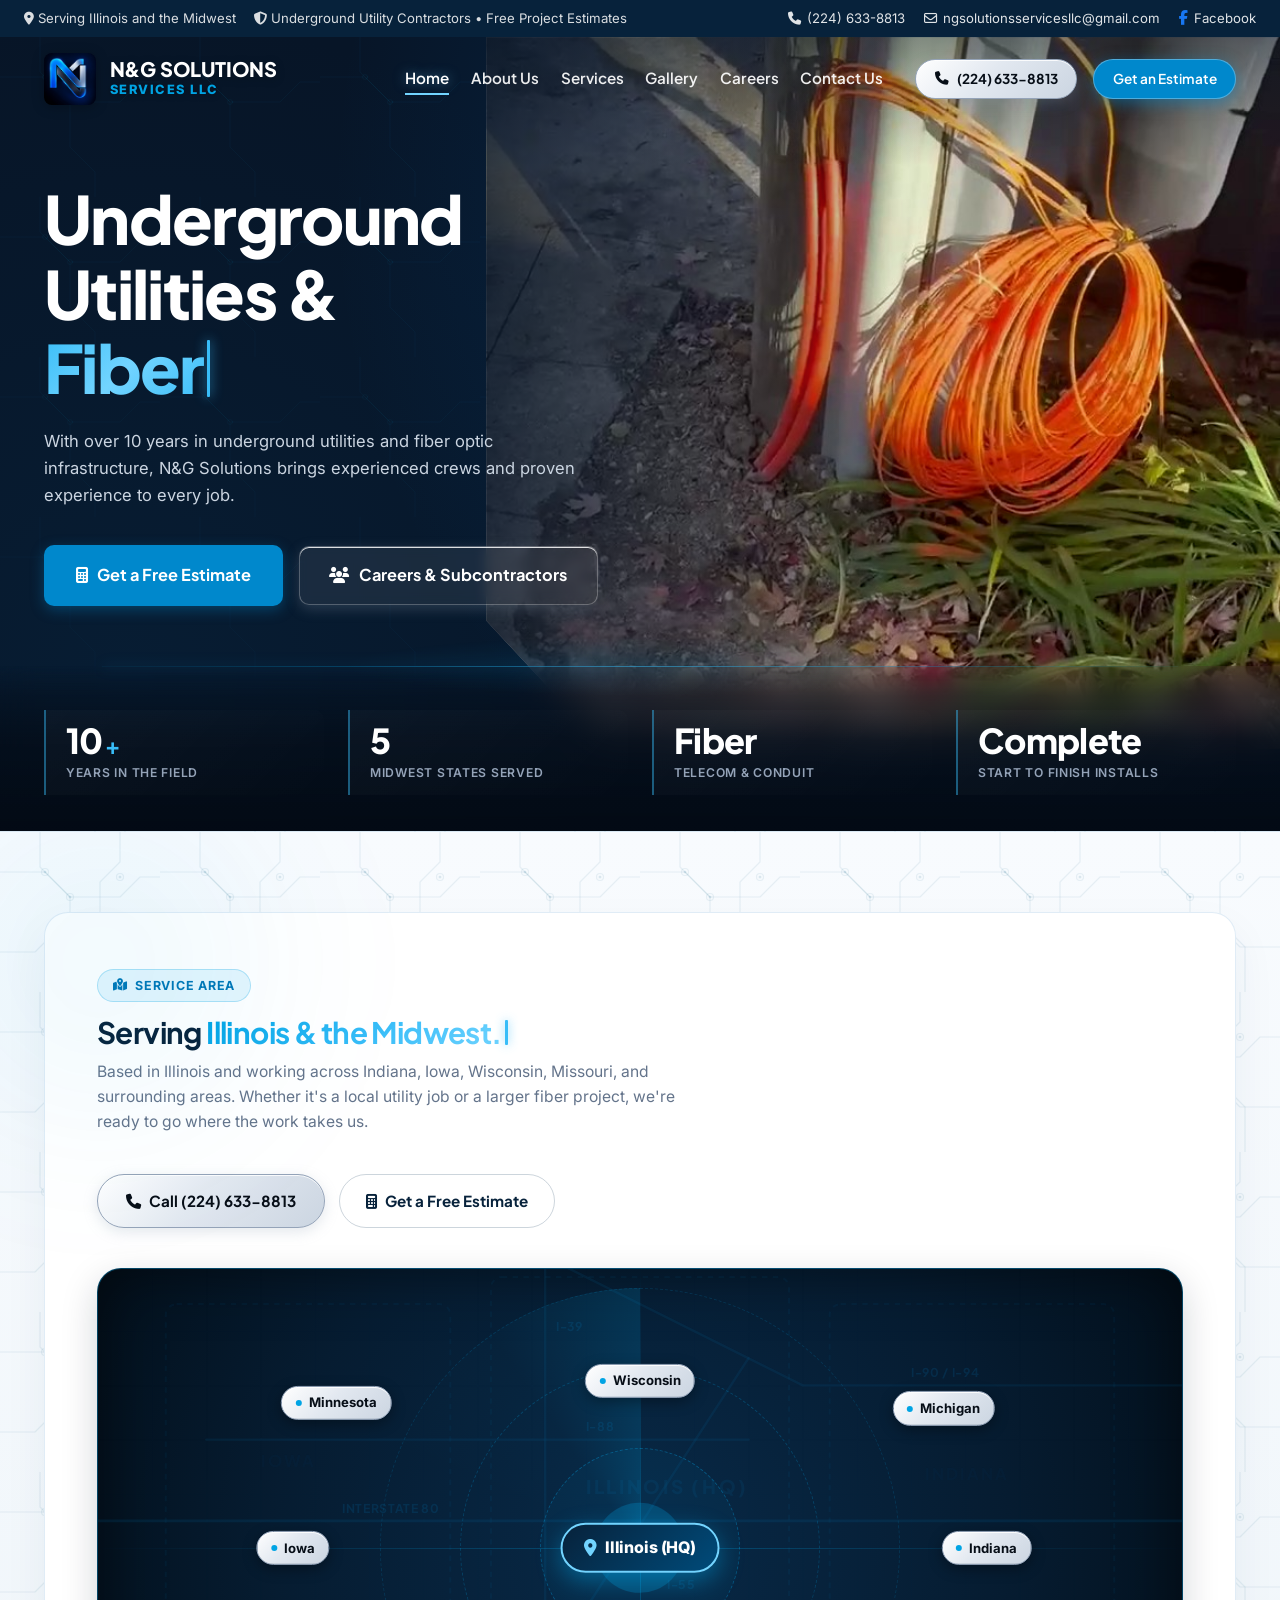
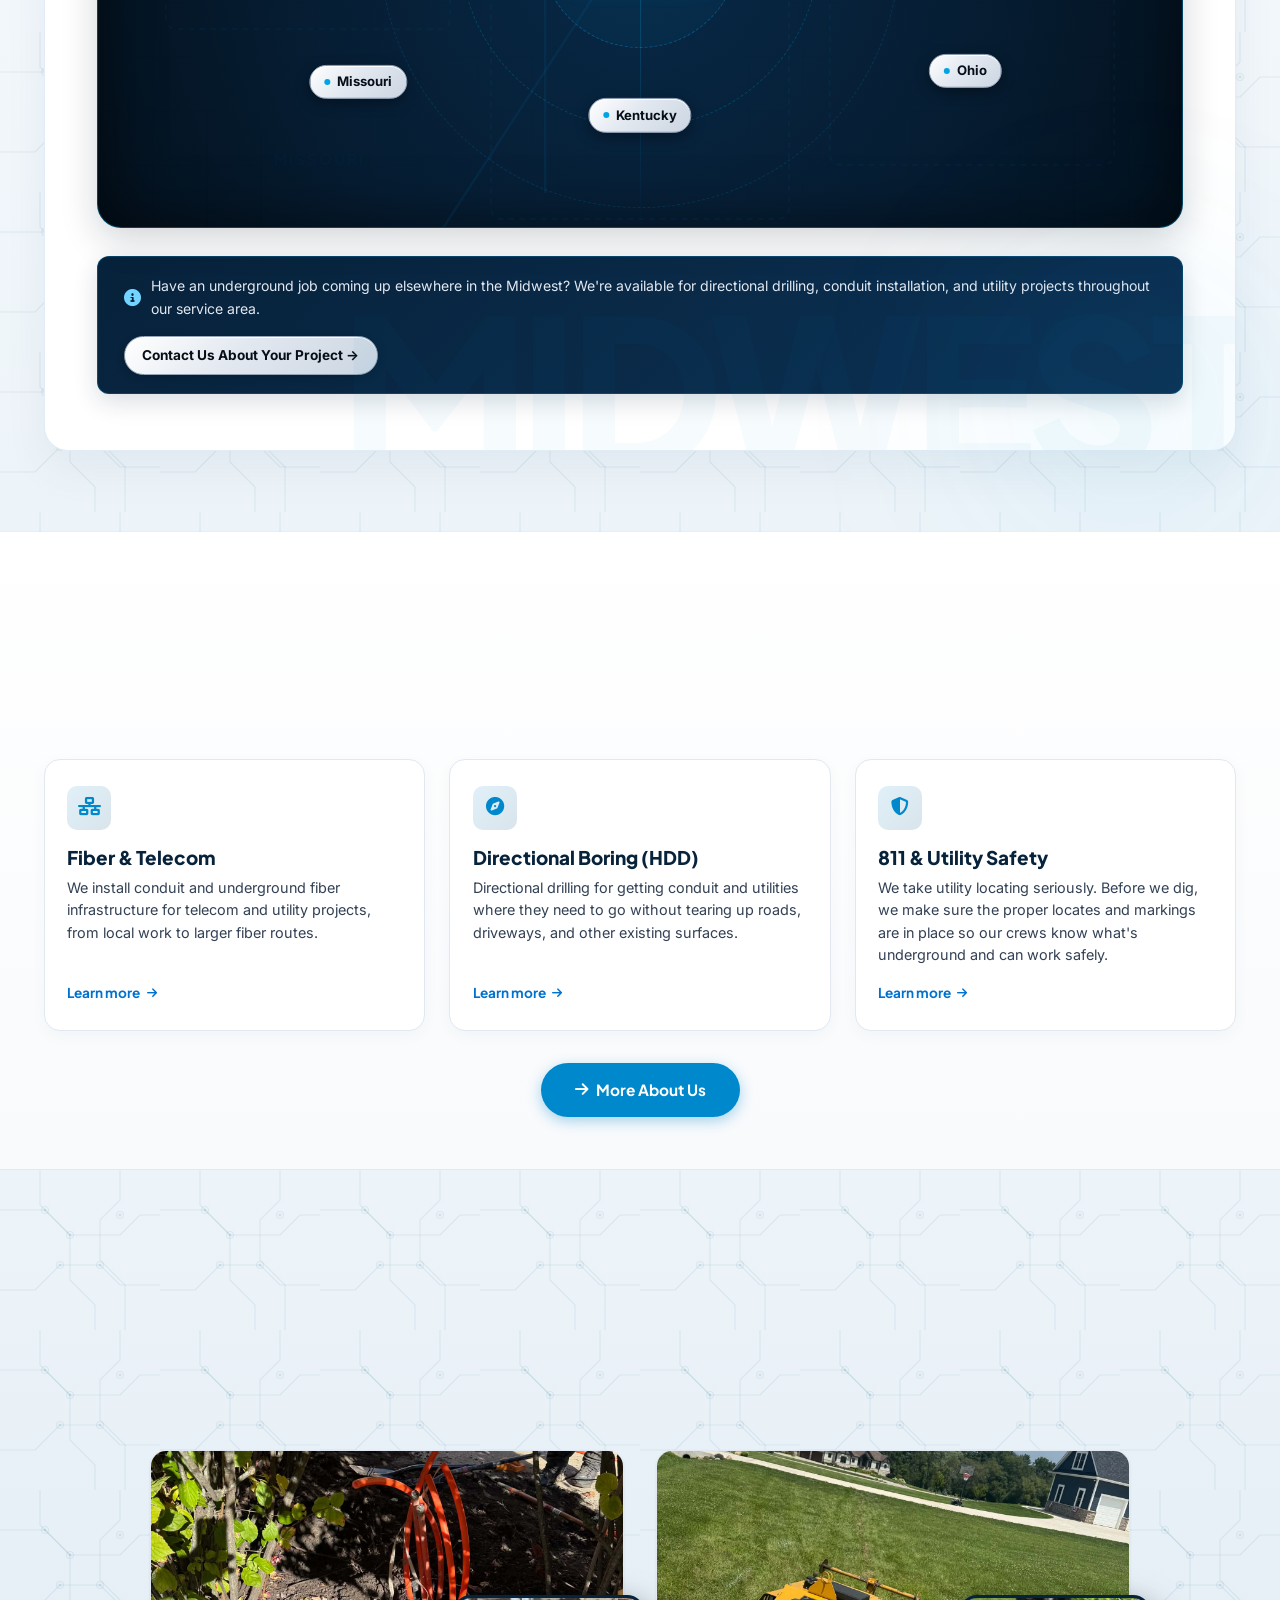
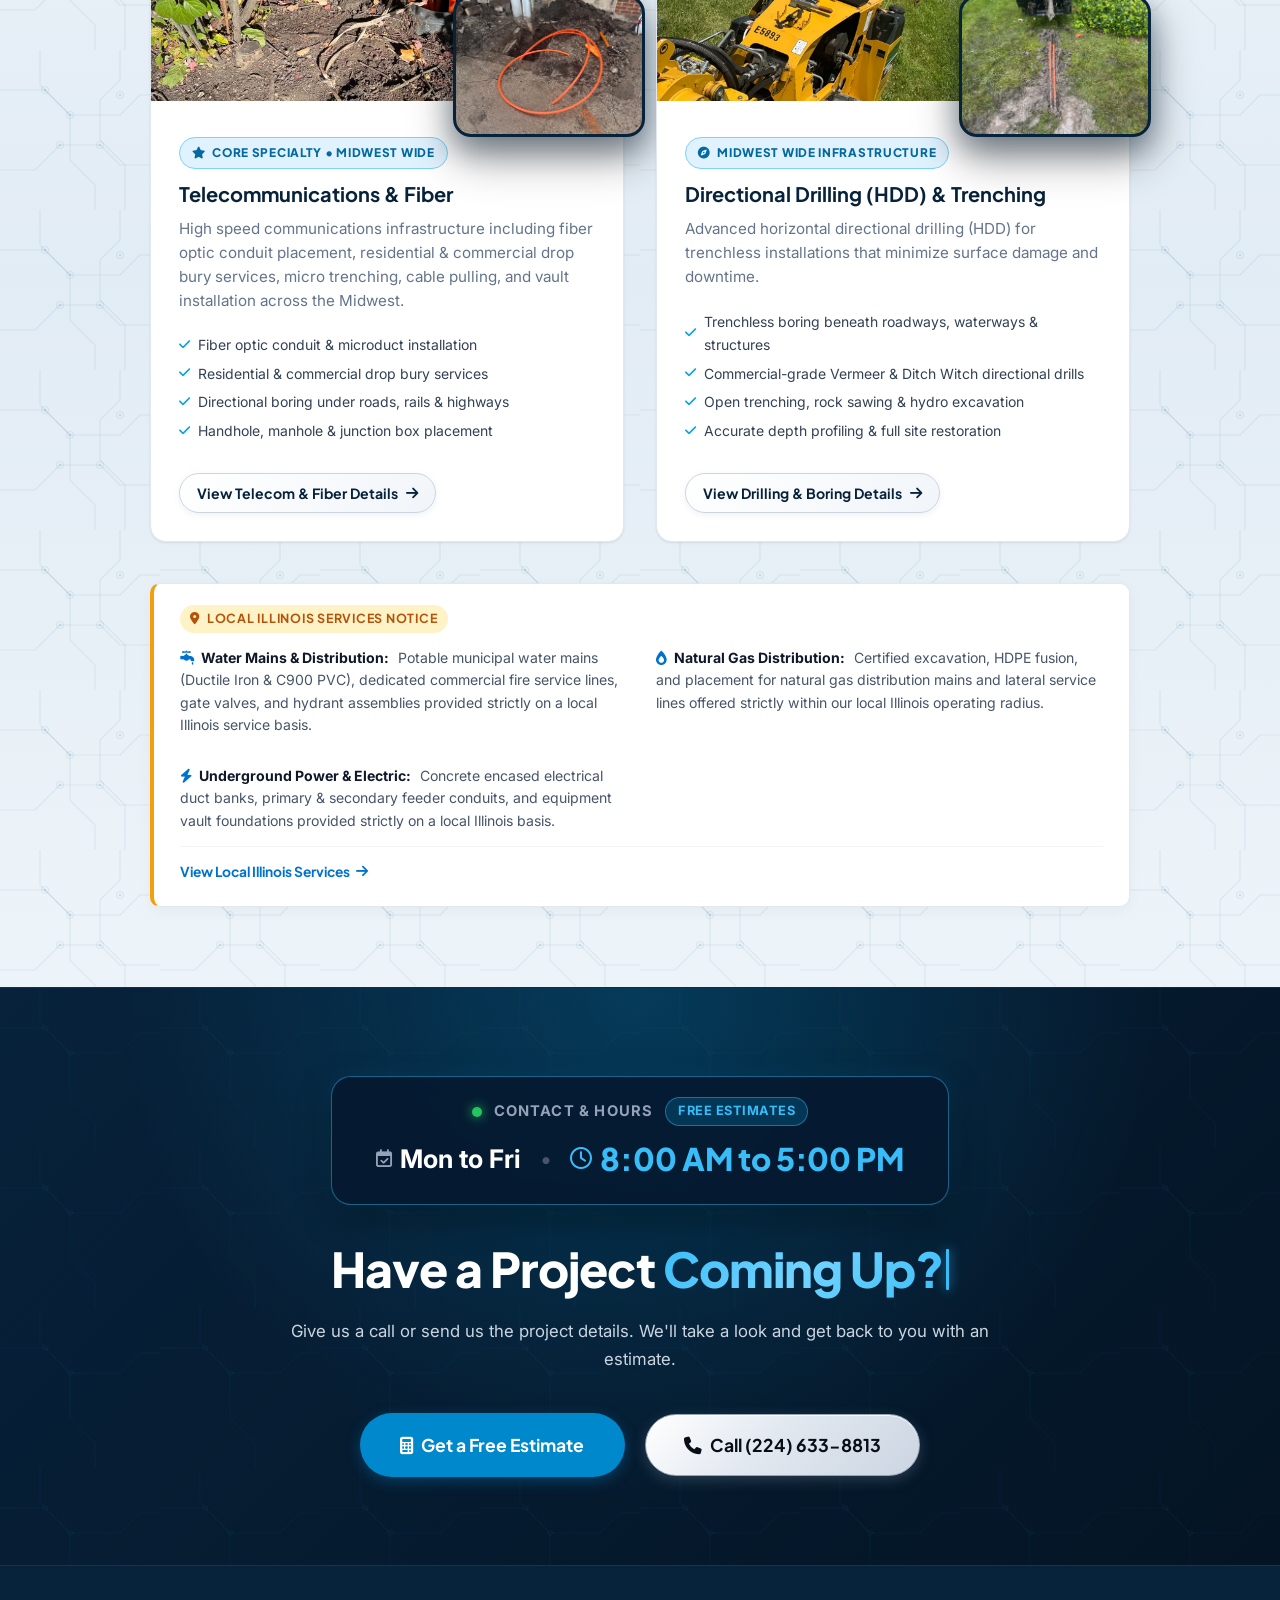
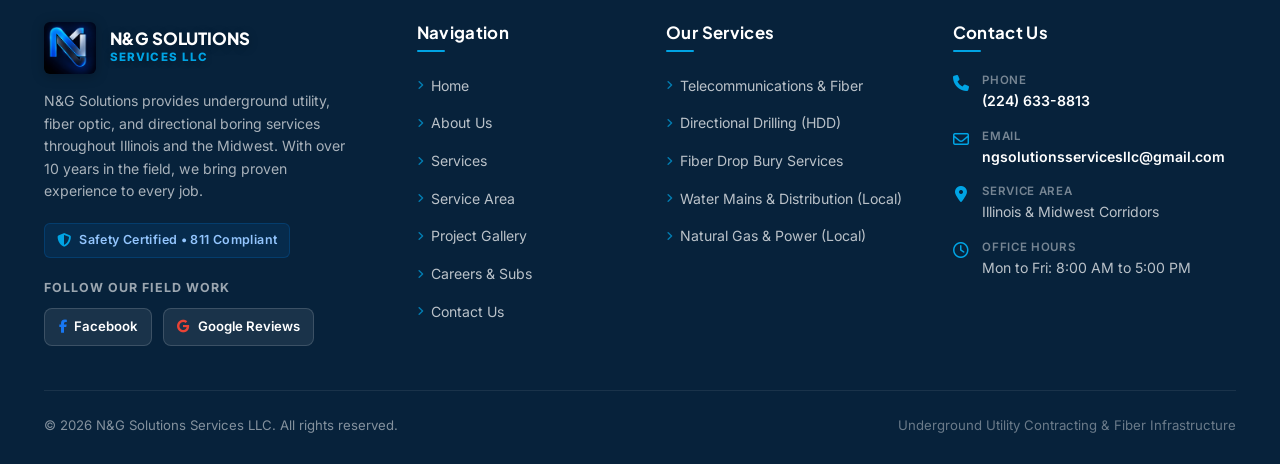
==== commit 24f24fbd: "Differentiate What We Do pills into Who We Are and What We Do, and add Vermeer & Ditch Witch drills " ====
--- a/index.html
+++ b/index.html
@@ -377,7 +377,7 @@
   <section class="about-teaser-section">
     <div class="container">
       <div class="section-header" style="text-align: center; max-width: 720px; margin: 0 auto;">
-        <span class="badge badge-cyan"><i class="fa-solid fa-building-shield"></i> What We Do</span>
+        <span class="badge badge-cyan"><i class="fa-solid fa-hard-hat"></i> Who We Are</span>
         <div class="heading-reveal-mask">
           <h2>Underground Utility &amp; <span class="typed-accent"
               data-text="Fiber Specialists.">Fiber Specialists.</span></h2>
@@ -428,7 +428,7 @@
   <section id="services" class="section section-light">
     <div class="container">
       <div class="section-header">
-        <span class="badge badge-cyan">What We Do</span>
+        <span class="badge badge-cyan"><i class="fa-solid fa-screwdriver-wrench"></i> What We Do</span>
         <div class="heading-reveal-mask">
           <h2>Underground Utility <span class="typed-accent"
               data-text="Services.">Services.</span></h2>
@@ -492,6 +492,7 @@
               and downtime.</p>
             <ul class="service-features">
               <li><i class="fa-solid fa-check"></i> Trenchless boring beneath roadways, waterways &amp; structures</li>
+              <li><i class="fa-solid fa-check"></i> Commercial-grade Vermeer &amp; Ditch Witch directional drills</li>
               <li><i class="fa-solid fa-check"></i> Open trenching, rock sawing &amp; hydro excavation</li>
               <li><i class="fa-solid fa-check"></i> Accurate depth profiling &amp; full site restoration</li>
             </ul>
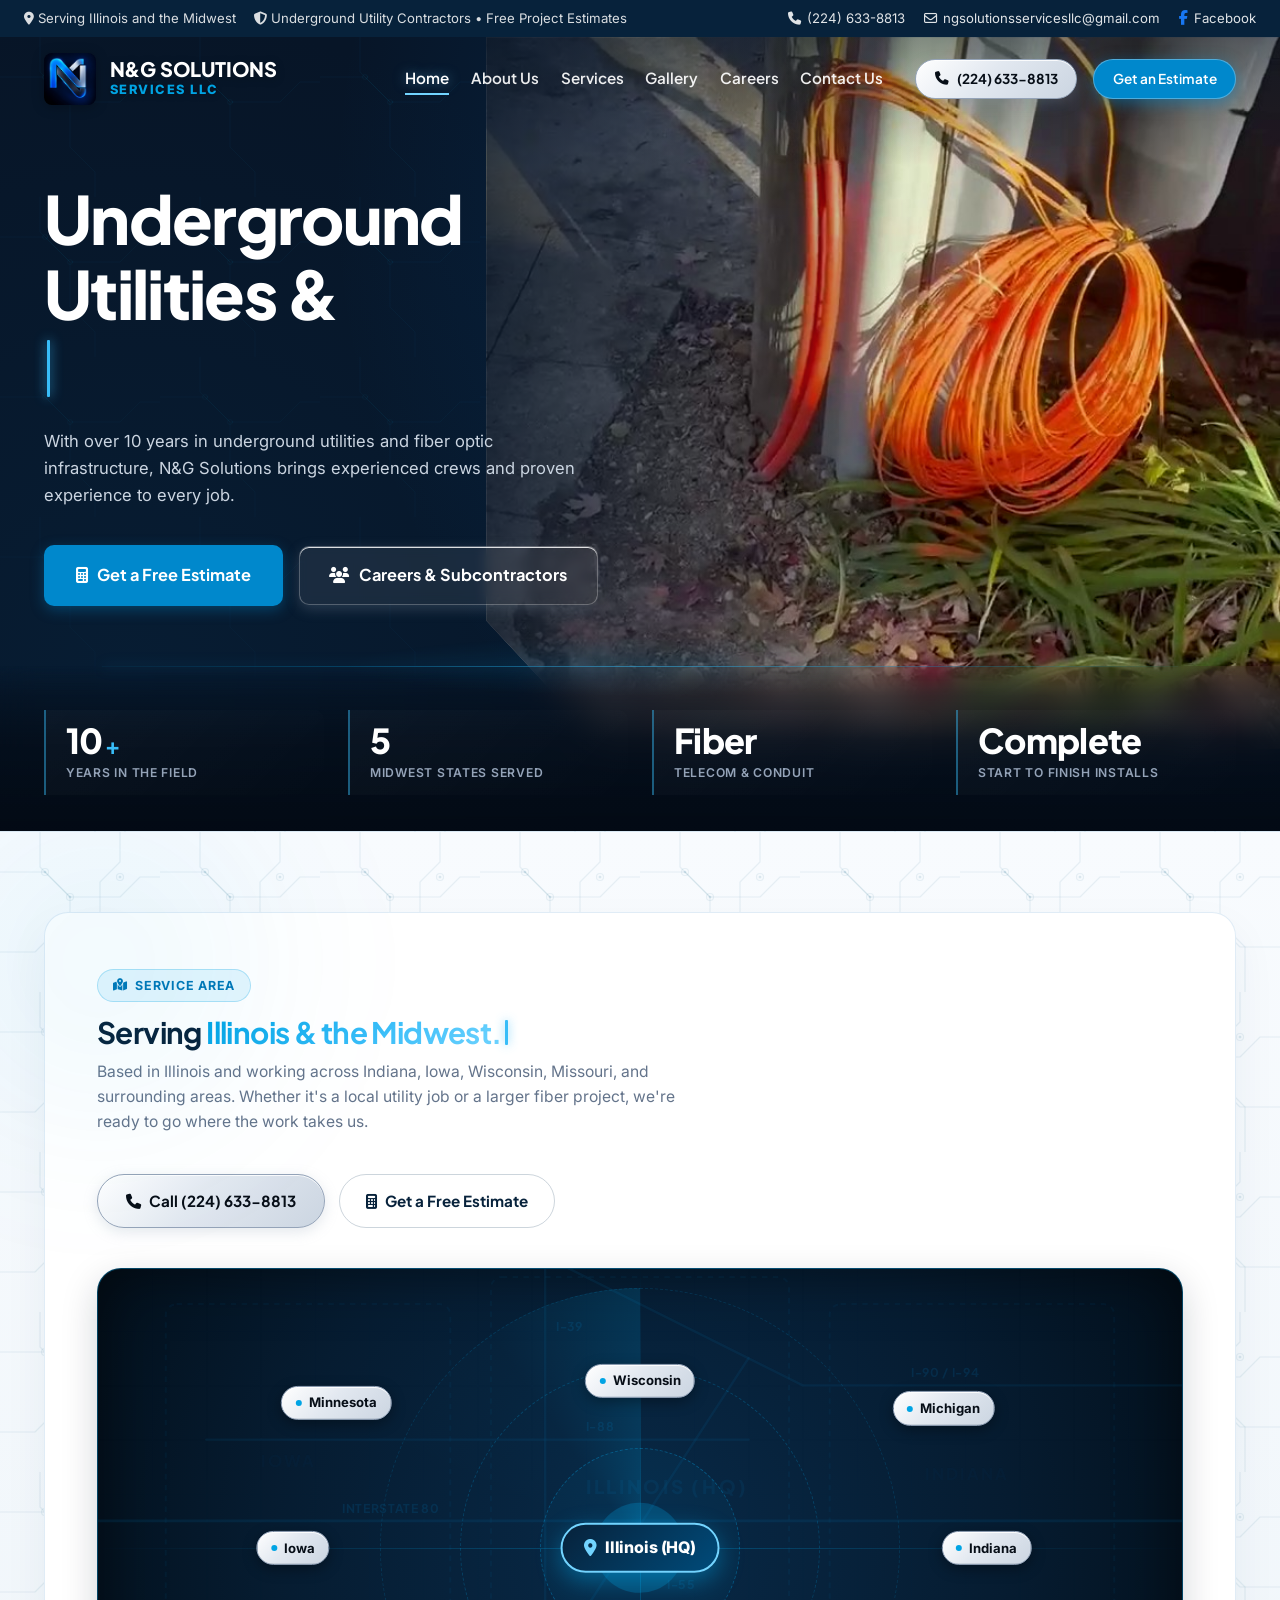
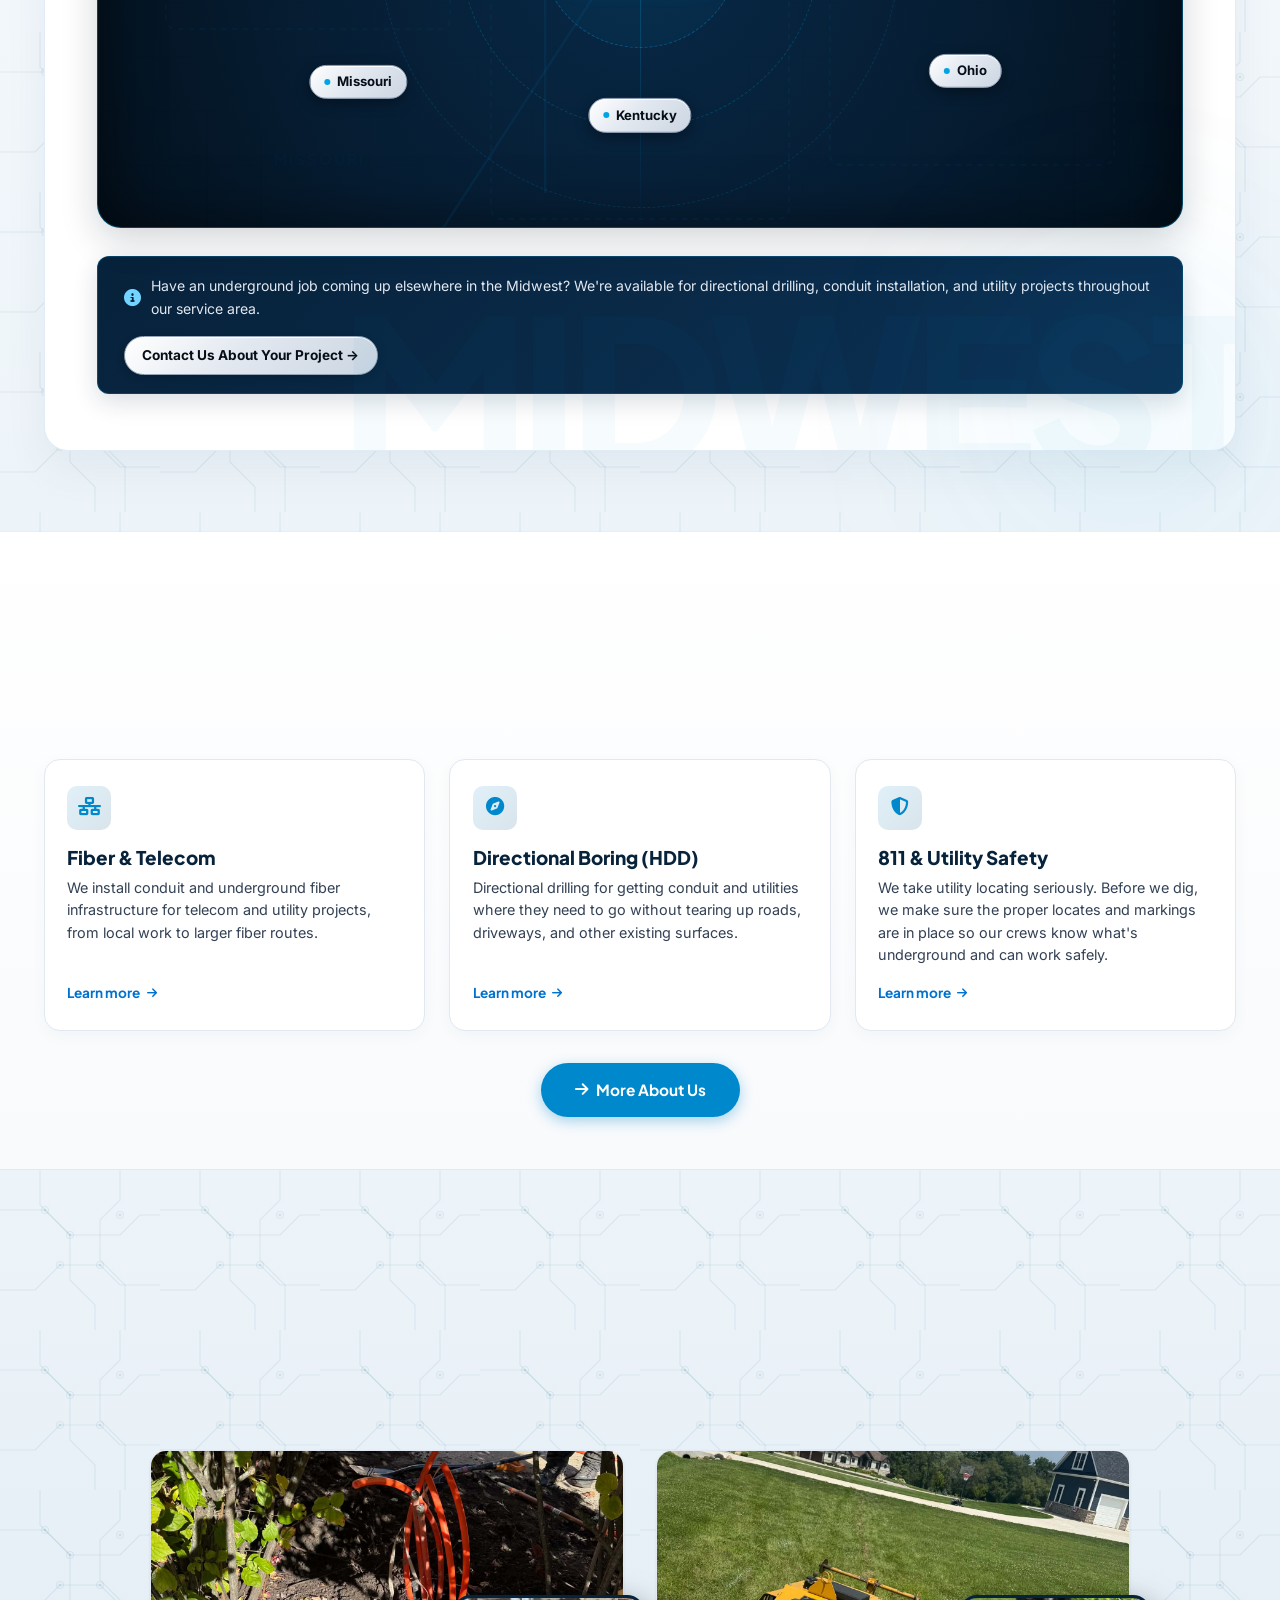
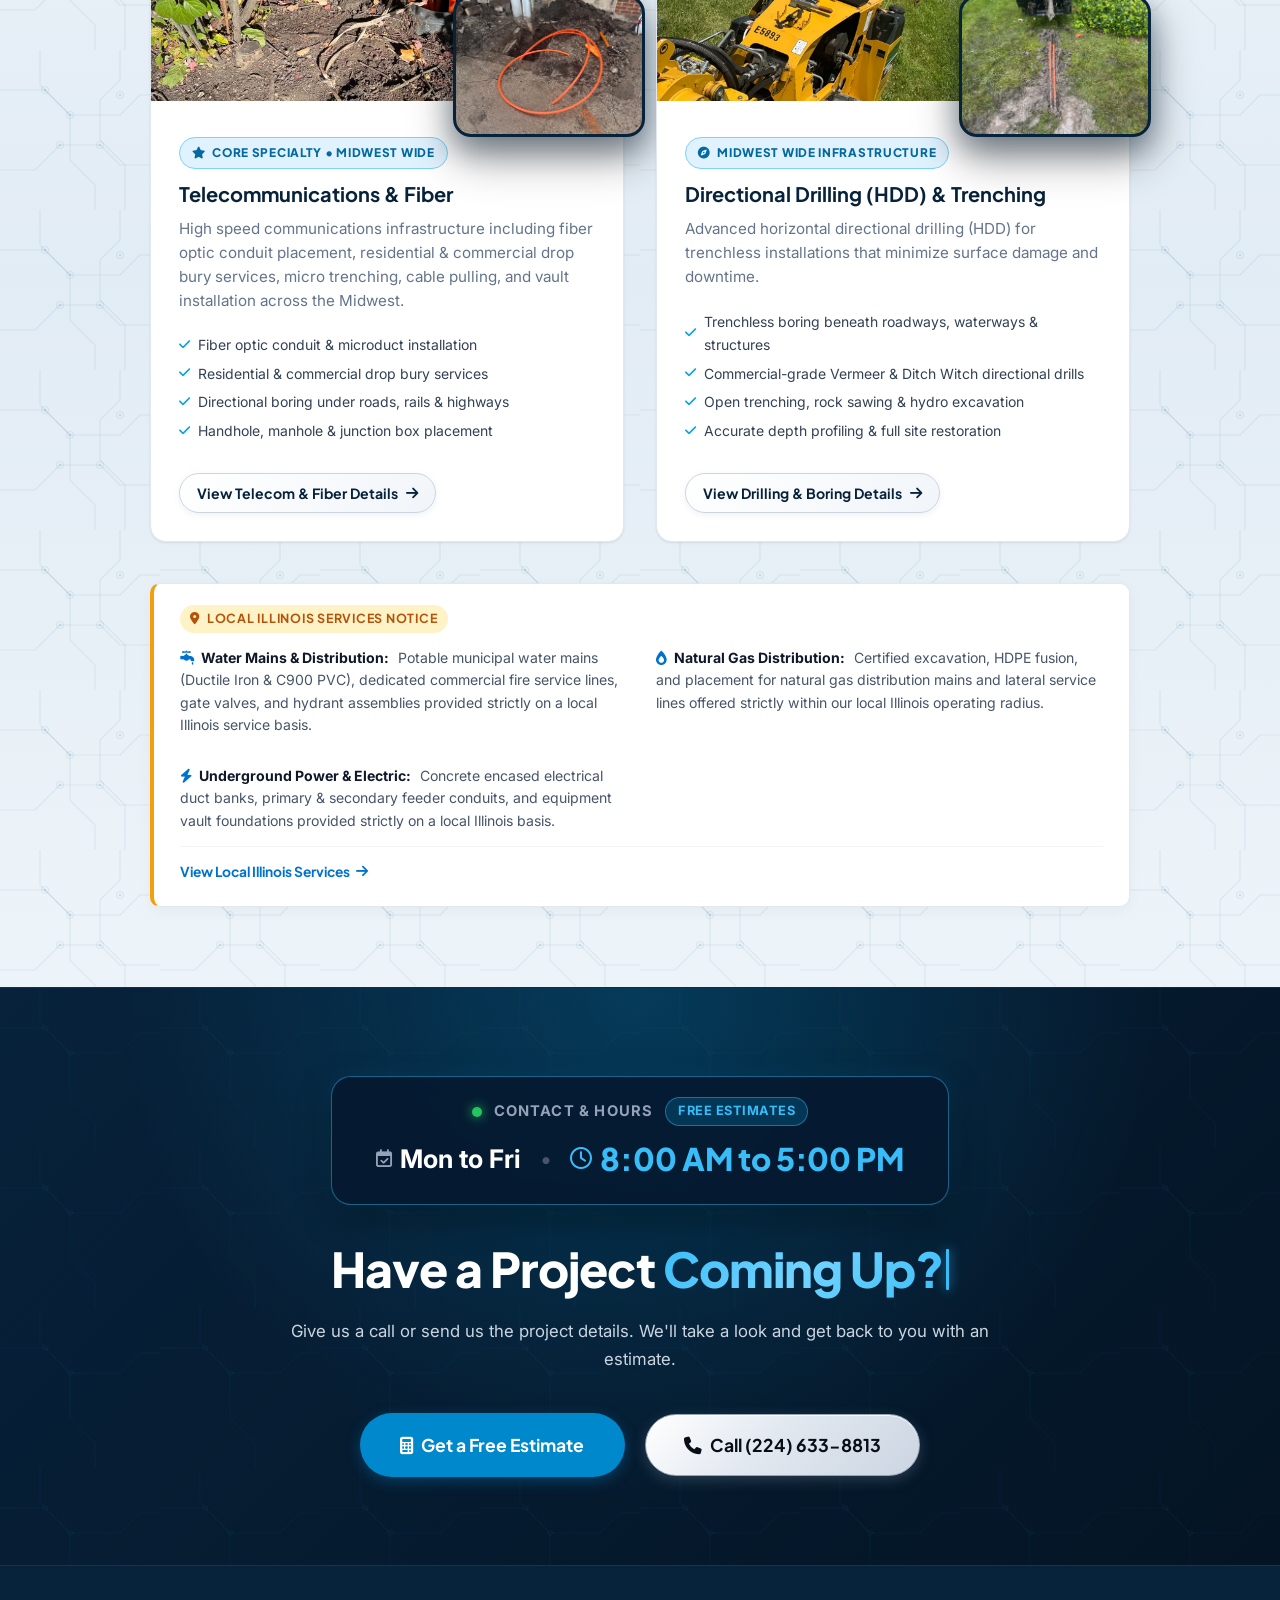
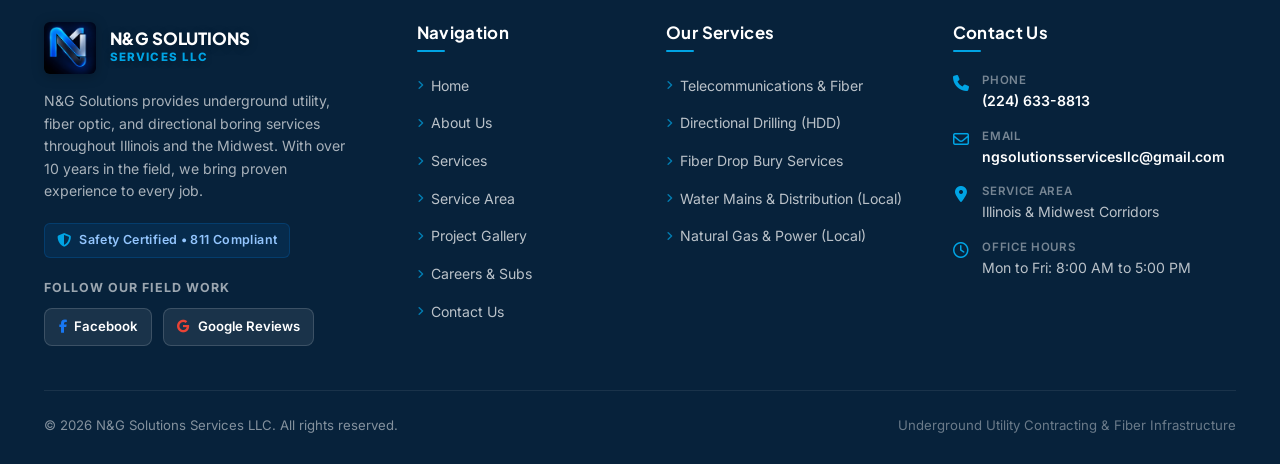
==== commit 2127e028: "Configure Google Search Console SEO: root favicon.ico, 48px PNGs, absolute OG URLs, Schema.org Organ" ====
--- a/index.html
+++ b/index.html
@@ -8,25 +8,56 @@
   <meta name="apple-mobile-web-app-capable" content="yes">
   <meta name="apple-mobile-web-app-status-bar-style" content="black-translucent">
   <title>N&amp;G Solutions Services LLC | Underground Utilities &amp; Infrastructure | Midwest</title>
-
-  <!-- Favicon (Logo) -->
-  <link rel="icon" type="image/jpeg" href="images/favicon.jpg">
-  <link rel="apple-touch-icon" href="images/favicon.jpg">
-
-  <!-- Open Graph / Social Media Preview -->
+  <link rel="canonical" href="https://ngsolutionsservices.com/">
+
+  <!-- Favicons for Google Search & All Browsers -->
+  <link rel="icon" type="image/x-icon" href="favicon.ico">
+  <link rel="icon" type="image/png" sizes="48x48" href="favicon-48x48.png">
+  <link rel="icon" type="image/png" sizes="32x32" href="favicon-32x32.png">
+  <link rel="icon" type="image/png" sizes="16x16" href="favicon-16x16.png">
+  <link rel="apple-touch-icon" sizes="180x180" href="apple-touch-icon.png">
+  <link rel="manifest" href="site.webmanifest">
+
+  <!-- Open Graph / Social Media Preview (Absolute URLs for Google & Social Crawlers) -->
   <meta property="og:type" content="website">
+  <meta property="og:url" content="https://ngsolutionsservices.com/">
   <meta property="og:title" content="N&amp;G Solutions Services LLC | Underground Utilities &amp; Fiber Infrastructure">
   <meta property="og:description"
     content="N&amp;G Solutions Services LLC specializes in underground utilities, fiber optic conduit placement, and directional boring across Illinois and the Midwest.">
-  <meta property="og:image" content="images/logo.jpg">
+  <meta property="og:image" content="https://ngsolutionsservices.com/images/logo.jpg">
+  <meta property="og:image:width" content="1024">
+  <meta property="og:image:height" content="1024">
 
   <!-- Twitter Meta Preview -->
   <meta name="twitter:card" content="summary_large_image">
+  <meta name="twitter:url" content="https://ngsolutionsservices.com/">
   <meta name="twitter:title"
     content="N&amp;G Solutions Services LLC | Underground Utilities &amp; Fiber Infrastructure">
   <meta name="twitter:description"
     content="N&amp;G Solutions Services LLC specializes in underground utilities, fiber optic conduit placement, and directional boring across Illinois and the Midwest.">
-  <meta name="twitter:image" content="images/logo.jpg">
+  <meta name="twitter:image" content="https://ngsolutionsservices.com/images/logo.jpg">
+
+  <!-- Google Schema.org Organization Structured Data -->
+  <script type="application/ld+json">
+  {
+    "@context": "https://schema.org",
+    "@type": "Organization",
+    "name": "N&G Solutions Services LLC",
+    "url": "https://ngsolutionsservices.com/",
+    "logo": "https://ngsolutionsservices.com/images/logo.jpg",
+    "image": "https://ngsolutionsservices.com/images/logo.jpg",
+    "telephone": "+1-224-633-8813",
+    "email": "ngsolutionsservicesllc@gmail.com",
+    "address": {
+      "@type": "PostalAddress",
+      "addressRegion": "IL",
+      "addressCountry": "US"
+    },
+    "sameAs": [
+      "https://www.facebook.com/profile.php?id=100087182893316"
+    ]
+  }
+  </script>
 
   <link rel="preconnect" href="https://fonts.googleapis.com">
   <link rel="preconnect" href="https://fonts.gstatic.com" crossorigin>
